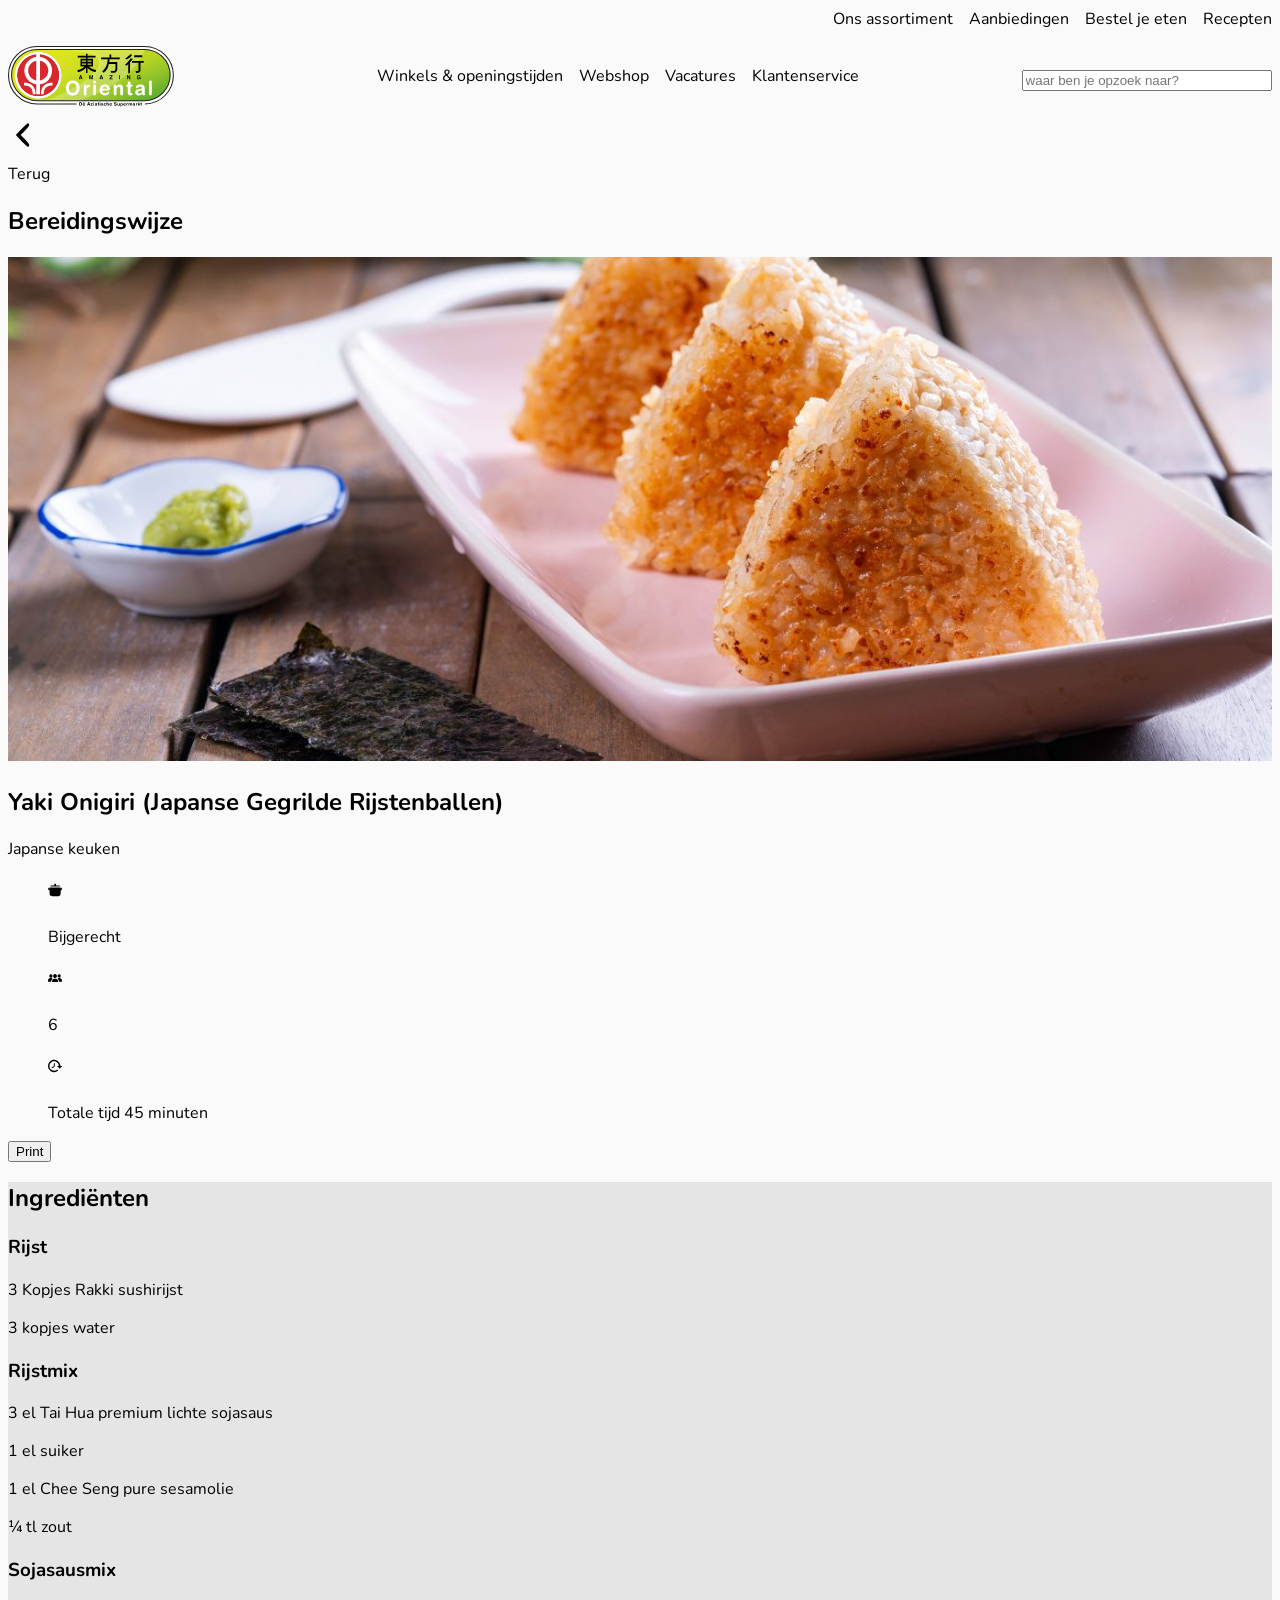
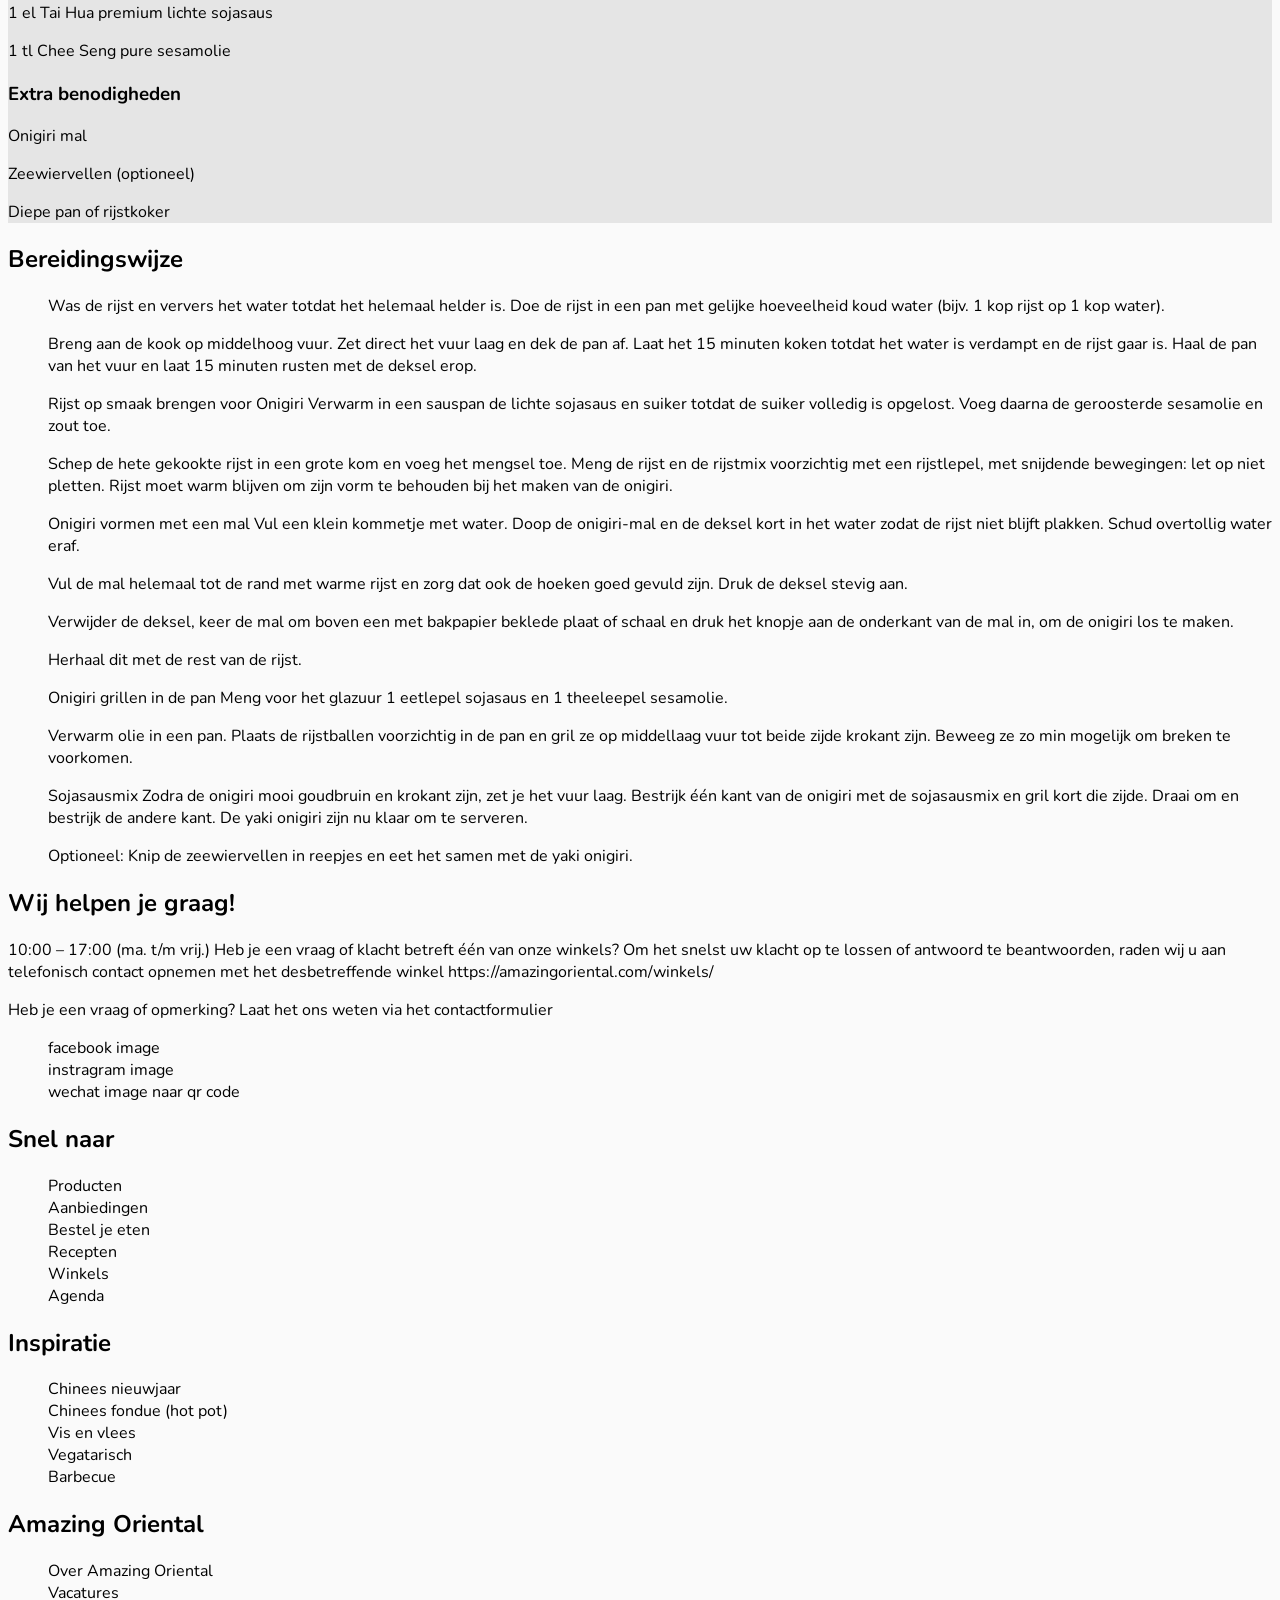
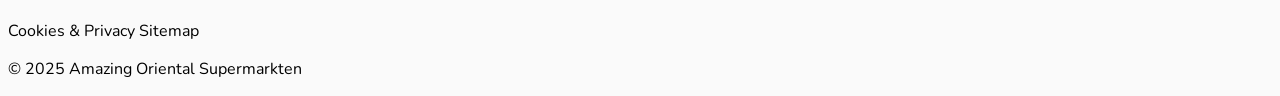
==== recept-yaki-onigiri.html @ 57550f9c "Add files via upload 1dec2025" ====
<!DOCTYPE html>
<html lang="nl">

<head>
    <meta charset="UTF-8">
    <meta name="viewport" content="width=device-width, initial-scale=1.0">
    <title>FED2526 Recept Yaki Onigiri (Japanse Gegrilde Rijstenballen)</title>

    <link href="styles/style.css" rel="stylesheet">

    <link rel="stylesheet" href="styles/recept-yaki-onigiri-style.css">

    <link rel="icon" type="image/svg+xml" href="images/favicon.svg">
</head>

<body>
    <header>

        <h1>Recept pagina Yaki Onigiri (Japanse Gegrilde Rijstenballen)</h1>


        <!-- logo oriental -->
        <a href="index.html">
            <img src="images/oriental-logo-mobile.png" alt=" klikbaar amazing oriental logo mobiel">
        </a>

        <!-- zoekbalk oriental met svg nog toevoegen -->
        <search>
            <form action="search-input" method="get">
                <input type="search" name="query" placeholder="waar ben je opzoek naar?">
            </form>
        </search>

        <!-- hamburger menu -->
        <button aria-hidden="true"><img src="https://assets.codepen.io/274456/ui-icon-hamburger.svg"
                alt="3 witte streepjes UI hamburger menu " />Menu</button>

        <nav>
            <button>x</button>
            <ul>
                <li><a href="#">Ons assortiment</a></li>
                <li><a href="#">Aanbiedingen</a></li>
                <li><a href="#">Bestel je eten</a></li>
                <li><a href="#">Recepten</a></li>
            </ul>

            <ul>
                <li><a href="#">Winkels & openingstijden</a></li>
                <li><a href="#">Webshop</a></li>
                <li><a href="#">Vacatures</a></li>
                <li><a href="#">Klantenservice</a></li>
            </ul>
        </nav>


    </header>


    <main>

        <!-- dus mag dit in een nav of div of toch geen van beide? -->
        <!-- klopt de manier van svg? dit heb ik gekregen via de svg slepen in codepen en vervolgens kopieren en naschrijven van de slide in de les -->

            <figure>
                <svg version="1.1" xmlns="http://www.w3.org/2000/svg" viewBox="0 0 17.000000 28.000000"
                    preserveAspectRatio="xMidYMid meet">

                    <g transform="translate(0.000000,28.000000) scale(0.100000,-0.100000)" fill="#000000" stroke="none">
                        <path d="M65 210 l-69 -70 69 -70 c38 -38 73 -70 78 -70 4 0 10 7 14 16 4 10
							-12 34 -48 70 l-53 54 53 54 c36 36 52 60 48 70 -4 9 -10 16 -14 16 -5 0 -40
							-31 -78 -70z" />
                    </g>
                </svg>
                <figcaption>terug pijlje naar links</figcaption>
            </figure>

            <a href="index.html">Terug</a>
            

        <!-- geheel recept content -->
        <article>
            <h2>Bereidingswijze</h2>

            <!-- geen background img want het hoort bij de content en je kan het uitprinten (het geheel recept) -->
            <img src="images/bg-yaki-onigiri-recept" alt="3 Yaki Onigiri op een vierkant schaal">

            <section>
                <h2>Yaki Onigiri (Japanse Gegrilde Rijstenballen)</h2>
                <p>Japanse keuken</p>
                <ul>
                    <!-- png iconen downloaden van website en in svg veranderen -->
                    <li>
                        <!-- width="44.000000pt" height="39.000000pt" -->
                        <svg version="1.0" xmlns="http://www.w3.org/2000/svg" viewBox="0 0 44.000000 39.000000"
                            preserveAspectRatio="xMidYMid meet">

                            <g transform="translate(0.000000,39.000000) scale(0.100000,-0.100000)" fill="#000000"
                                stroke="none">
                                <path d="M194 375 c-4 -8 -4 -22 0 -30 4 -12 -5 -15 -53 -15 -40 0 -63 -5 -71
                                        -15 -11 -13 7 -15 150 -15 143 0 161 2 150 15 -8 10 -31 15 -70 15 -54 0 -58
                                        1 -53 21 9 33 -41 56 -53 24z" />
                                <path d="M12 258 c-20 -20 -14 -48 13 -60 23 -10 25 -16 25 -83 0 -62 3 -74
                                        23 -93 21 -20 34 -22 148 -22 118 0 127 1 147 23 18 19 22 35 22 94 0 65 2 71
                                        25 81 27 12 33 40 13 60 -17 17 -399 17 -416 0z m38 -28 c0 -5 -4 -10 -10 -10
                                        -5 0 -10 5 -10 10 0 6 5 10 10 10 6 0 10 -4 10 -10z m360 0 c0 -5 -4 -10 -10
                                        -10 -5 0 -10 5 -10 10 0 6 5 10 10 10 6 0 10 -4 10 -10z" />
                            </g>
                        </svg>

                        <p>Bijgerecht</p>

                    </li>


                    <li>
                        <!-- width="54.000000pt" height="30.000000pt" -->
                        <svg version="1.0" xmlns="http://www.w3.org/2000/svg" viewBox="0 0 54.000000 30.000000"
                            preserveAspectRatio="xMidYMid meet">

                            <g transform="translate(0.000000,30.000000) scale(0.100000,-0.100000)" fill="#000000"
                                stroke="none">
                                <path d="M219 281 c-29 -23 -31 -81 -4 -111 27 -30 78 -27 104 6 28 35 26 69
                                        -4 99 -29 30 -64 32 -96 6z" />
                                <path d="M72 274 c-28 -19 -30 -74 -4 -97 42 -38 102 -8 102 51 0 32 -29 62
                                        -60 62 -9 0 -26 -7 -38 -16z" />
                                <path d="M380 270 c-41 -41 -14 -110 42 -110 55 0 81 77 38 112 -29 23 -55 23
                                        -80 -2z" />
                                <path d="M50 137 c-30 -15 -50 -52 -50 -94 l0 -33 59 0 59 0 6 34 c4 19 16 46
                                        28 61 17 22 19 29 7 36 -20 13 -80 11 -109 -4z" />
                                <path d="M372 143 c-9 -3 -7 -12 9 -34 11 -16 23 -45 26 -64 l6 -35 58 0 59 0
                                        0 36 c0 46 -14 70 -50 89 -28 15 -82 19 -108 8z" />
                                <path d="M197 109 c-21 -12 -47 -61 -47 -89 0 -19 6 -20 115 -20 l115 0 0 31
                                        c0 20 -10 40 -29 60 -25 25 -37 29 -83 29 -29 0 -61 -5 -71 -11z" />
                            </g>
                        </svg>

                        <p>6</p>
                    </li>


                    <li>
                        <!-- width="44.000000pt" height="38.000000pt" -->
                        <svg version="1.0" xmlns="http://www.w3.org/2000/svg" 
                            viewBox="0 0 44.000000 38.000000" preserveAspectRatio="xMidYMid meet">

                            <g transform="translate(0.000000,38.000000) scale(0.100000,-0.100000)" fill="#000000"
                                stroke="none">
                                <path d="M115 366 c-47 -20 -102 -88 -110 -135 -11 -66 3 -119 44 -164 61 -68
                                        136 -85 217 -48 49 22 59 35 40 51 -12 9 -20 8 -41 -6 -39 -25 -116 -24 -151
                                        2 -50 37 -69 72 -69 124 0 106 114 180 205 133 40 -21 80 -75 80 -109 0 -19
                                        -5 -24 -27 -24 l-28 0 43 -42 42 -43 42 43 43 42 -31 0 c-29 0 -33 4 -43 44
                                        -28 110 -155 176 -256 132z" />
                                <path d="M180 232 c0 -44 -3 -49 -35 -66 -19 -11 -35 -25 -35 -33 0 -19 15
                                        -16 60 12 39 24 40 27 40 80 0 42 -3 55 -15 55 -11 0 -15 -12 -15 -48z" />
                            </g>
                        </svg>

                        <p>Totale tijd 45 minuten</p>

                    </li>
                </ul>
                <button>Print</button>
            </section>


            <!-- ingredienten -->
        <section>
            <section>
                <h2>Ingrediënten</h2>

                <h3>Rijst</h3>
                <p>3 Kopjes Rakki sushirijst</p>
                <p>3 kopjes water</p>
            </section>

            <section>
                <h3>Rijstmix</h3>
                <p>3 el Tai Hua premium lichte sojasaus</p>
                <p>1 el suiker</p>
                <p>1 el Chee Seng pure sesamolie</p>
                <p>¼ tl zout</p>
            </section>

            <section>
                <h3>Sojasausmix</h3>
                <p>1 el Tai Hua premium lichte sojasaus</p>
                <p>1 tl Chee Seng pure sesamolie</p>
            </section>

            <section>
                <h3>Extra benodigheden</h3>
                <p>Onigiri mal</p>
                <p>Zeewiervellen (optioneel)</p>
                <p>Diepe pan of rijstkoker</p>
            </section>
        </section>


            <section>
                <h2>Bereidingswijze</h2>
                <ul>
                    <!-- moet de 1-9 een img of iets anders zijn? ook een p? -->
                    <!-- Stap 1 -->
                    <li>
                        <p>
                            Was de rijst en ververs het water totdat het helemaal helder is. Doe de rijst in een pan met
                            gelijke hoeveelheid koud water (bijv. 1 kop rijst op 1 kop water).
                        </p>
                    </li>

                    <!-- Stap 2 -->
                    <li>
                        <p>
                            Breng aan de kook op middelhoog vuur. Zet direct het vuur laag en dek de pan af. Laat het 15
                            minuten koken totdat het water is verdampt en de rijst gaar is. Haal de pan van het vuur en
                            laat 15 minuten rusten met de deksel erop.
                        </p>
                    </li>

                    <!-- Stap 3 -->
                    <li>
                        <p>
                            Rijst op smaak brengen voor Onigiri
                            Verwarm in een sauspan de lichte sojasaus en suiker totdat de suiker volledig is opgelost.
                            Voeg daarna de geroosterde sesamolie en zout toe.
                        </p>
                    </li>

                    <!-- Stap 4 -->
                    <li>
                        <p>
                            Schep de hete gekookte rijst in een grote kom en voeg het mengsel toe. Meng de rijst en de
                            rijstmix voorzichtig met een rijstlepel, met snijdende bewegingen: let op niet pletten.
                            Rijst moet warm blijven om zijn vorm te behouden bij het maken van de onigiri.
                        </p>
                    </li>

                    <!-- Stap 5 -->
                    <li>
                        <p>
                            Onigiri vormen met een mal
                            Vul een klein kommetje met water. Doop de onigiri-mal en de deksel kort in het water zodat
                            de rijst niet blijft plakken. Schud overtollig water eraf.
                        </p>
                    </li>

                    <!-- Stap 6 -->
                    <li>
                        <p>
                            Vul de mal helemaal tot de rand met warme rijst en zorg dat ook de hoeken goed gevuld zijn.
                            Druk de deksel stevig aan.
                        </p>
                    </li>

                    <!-- Stap 7 -->
                    <li>
                        <p>
                            Verwijder de deksel, keer de mal om boven een met bakpapier beklede plaat of schaal en druk
                            het knopje aan de onderkant van de mal in, om de onigiri los te maken.
                        </p>
                    </li>

                    <!-- Stap 8 -->
                    <li>
                        <p>
                            Herhaal dit met de rest van de rijst.
                        </p>
                    </li>

                    <!-- Stap 9 -->
                    <li>
                        <p>
                            Onigiri grillen in de pan
                            Meng voor het glazuur 1 eetlepel sojasaus en 1 theeleepel sesamolie.
                        </p>
                    </li>

                    <!-- Stap 10 -->
                    <li>
                        <p>
                            Verwarm olie in een pan. Plaats de rijstballen voorzichtig in de pan en gril ze op
                            middellaag vuur tot beide zijde krokant zijn. Beweeg ze zo min mogelijk om breken te
                            voorkomen.
                        </p>
                    </li>

                    <!-- Stap 11 -->
                    <li>
                        <p>
                            Sojasausmix
                            Zodra de onigiri mooi goudbruin en krokant zijn, zet je het vuur laag. Bestrijk één kant van
                            de onigiri met de sojasausmix en gril kort die zijde. Draai om en bestrijk de andere kant.
                            De yaki onigiri zijn nu klaar om te serveren.
                        </p>
                    </li>

                    <!-- Stap 12 -->
                    <li>
                        <p>
                            Optioneel: Knip de zeewiervellen in reepjes en eet het samen met de yaki onigiri.
                        </p>
                    </li>
                </ul>
            </section>
        </article>
    </main>


    <!-- footer aanmelden & social links -->
    <script defer src="scripts/script.js"></script>
    <footer>
        <section>
            <h2>Wij helpen je graag!</h2>
            <p>
                10:00 – 17:00 (ma. t/m vrij.)
                Heb je een vraag of klacht betreft één van onze winkels?
                Om het snelst uw klacht op te lossen of antwoord te beantwoorden, raden wij u aan telefonisch contact
                opnemen met het desbetreffende winkel <a href="#">https://amazingoriental.com/winkels/</a>
            </p>
            <p>
                Heb je een vraag of opmerking? Laat het ons weten via het <a href="#">contactformulier</a>
            </p>
        </section>
        <nav>
            <ul>
                <li><a href="#"></a>facebook image</li>
                <li><a href="#"></a>instragram image</li>
                <!-- qr code vanuit de wechat image??? -->
                <li><a href="#"></a>wechat image naar qr code</li>
            </ul>
        </nav>
        <nav>
            <h2>Snel naar</h2>
            <ul>
                <li><a href="#">Producten</a></li>
                <li><a href="#">Aanbiedingen</a></li>
                <li><a href="#">Bestel je eten</a></li>
                <li><a href="#">Recepten</a></li>
                <li><a href="#">Winkels</a></li>
                <li><a href="#">Agenda</a></li>
            </ul>
        </nav>
        <nav>
            <h2>Inspiratie</h2>
            <ul>
                <li><a href="#">Chinees nieuwjaar</a></li>
                <li><a href="#">Chinees fondue (hot pot)</a></li>
                <li><a href="#">Vis en vlees</a></li>
                <li><a href="#">Vegatarisch</a></li>
                <li><a href="#">Barbecue</a></li>
            </ul>
        </nav>
        <nav>
            <h2>Amazing Oriental</h2>
            <ul>
                <li><a href="#">Over Amazing Oriental</a></li>
                <li><a href="#">Vacatures</a></li>
            </ul>
        </nav>
        <nav>
            <a href="#">Cookies & Privacy</a>
            <a href="#">Sitemap</a>
            <p>© 2025 Amazing Oriental Supermarkten</p>
        </nav>
    </footer>
</body>

</html>
---- styles/style.css ----
/*********************/
/* Font */
/*********************/
@font-face {
	font-family: 'Nunito';
	font-display: swap;
	src: url(/fonts/Nunito.ttf) format('truetype');
}






/**************/
/* CSS REMEDY */
/**************/
*,
*::after,
*::before {
	box-sizing: border-box;
}






/*********************/
/* CUSTOM PROPERTIES */
/*********************/
:root {

	/* font */
	--font: Nunito, sans-serif;

	/* font size */
	--font-size--normal: 1em;
	--font-size--huge: 2.626em;


	/* colors */
	--color-text: #000;
	--color-text-links: #fff;

	--color-background: #fafafa;
	
	--color-background-functional: #6cb32f;
	--color-background-werken: #75a8c6;
	--color-background-foodcorner: #f26aac;

	/* link colors */
	--color-link-red: #cf2e2e;
	--color-link-green: #6cb32f;
	--color-link-yellow: #fcb900;

	--link-color:green;
  	--inverse-color:black;

}







/********************/
/* #GENERAL STYLING */
/********************/
/* Spring in met 2 spaties of 1 tab. */
/* 5 Witregels tussen hoofdonderdelen.
1 Witregel tussen secties  */
/* Een grote titel (in commentaar) voor
ieder hoofdonderdeel. */
/* - Commentaar om complexere regels en
stukken code uit te leggen */
/* vaste schrijfstijl voor variablen en classes wordt met -streepjes */

html {
	font-family: "Nunito", "sans-serif";
}

/* h1, h2, h3 {
margin:0;
font-size:1em;
font-weight:400;
} */





/****************/
/* #SLIDE-PANEL */
/****************/
.slide-panel {
	position: fixed;
	right: var(--size-chrome-main);
	bottom: var(--size-chrome-main);
	z-index: 9999;
	display: flex;
	/* viewport width - 2x margin - button width */
	max-width: calc(100% - var(--size-chrome-main) * - var(--size-chrome-main));
	/* viewport height - 2x margin */
	max-height: calc(100% - var(--size-chrome-main) * 2);
	background-color: var(--color-background);
	filter: drop-shadow(calc(var(--size-chrome-sub) * .5) calc(var(--size-chrome-sub) * .5) calc(var(--size-chrome-sub) * 1) var(--color-shade-gray));
}

/****************/
/* JOUW STYLING */
/****************/
/* Ik wil de volgorde aanhouden op functioneel met streepjes-tussen voor overig */
/* jouw code */

header {
	position: sticky;

}

a {
	outline: none;
	text-decoration: none;
	color: inherit;
}

li {
	list-style-type: none;
}


/****************/
/* figcaption weghalen */
/****************/
figcaption {
	position: absolute;
	left: -999em;
}


/****************/
/* States */
/****************/
/************/
/* Steelers style link */
/************/
a{
  text-decoration:none;
  transition: .5s;
}

/* hover en focus */
a:is(:hover, :focus-visible) {
  color:var(--inverse-color);
  box-shadow: inset 0 -1.5em 0 var(--link-color);
	/* inset plaats de bix-shaodw in het element */
	/* 1.5em is de hoogte (line-height) van de a */
}

/* active */
a:active {
  --link-color:var(--accent-color);
}
---- styles/recept-yaki-onigiri-style.css ----
/****************/
/* font & backgroundcolor */
/****************/

body {
    font-family: var(--font);
    background-color: var(--color-background);
}







/**************/
/* Hamburger menu*/
/**************/
header {

    position: sticky;
    top: 0;

    display: flex;
    gap: 1em;
    align-items: center;
    z-index: 1;

}

/* of beide via nth-of-type 1 2 selecteren? */
header>ul{

    margin:0;

}

header search {

    flex-grow: 1;

}

header search form input {

    width: 100%;

}

header h1 {

    position: absolute;
    left: -999em;
}


header nav {

    position: fixed;
    top: 0;
    bottom: 0;
    left: 0;
    right: 0;

    translate: -100%;


    transition: 0.3s;

    background-color: black;

}


/* Hamburger menu open is */
header nav.toonMenu {

    translate: 0 0;

}






/**************/
/* Media hamburger menu weg 38em*/
/**************/
@media (min-width:33em) {
    header {

        flex-wrap: wrap;
        background-color: var(--color-background);

    }


    header button {

        display: none;

    }

    header nav {

        position: static;
        translate: 0;
        display: contents;
        
    }

    header ul:nth-of-type(1) {

        order: -1;
        width: 100%;

        display: flex;
        gap: 1em;
        justify-content: end;

        margin: 0;

    }

    header ul:nth-of-type(2) {

        order: 1;
        width: 100%;

        display: flex;
        gap: 1em;
        justify-content: center;
        align-self: center;
        flex-grow: 4;

        margin: 0;
        padding-bottom: .5em;

    }
}


@media (min-width:48em) {
    header search {

        order: 5;

    }

    header ul:nth-of-type(2) {

        width: auto;

    }
}







/****************/
/* svg sizing & placement*/
/****************/
svg {

    width: 0.894em;
    height: 1.75em;

}

figure {

    margin: 0;
    padding-top: .5em;
    padding-left: .5em;
    padding-right: .5em;
    padding-bottom: .5em;

}


main div {

    display: flex;
    align-content: center;

}

main div a {

    font-size: var(--font-size--normal);

    display: flex;
    align-self: center;

}





/****************/
/* background recept foto*/
/****************/

main article img {

    max-width: 100%;

}






/****************/
/* ingredienten */
/****************/
main section:nth-of-type(2){


    border: 1px;
    background-color: #e5e5e5;

}
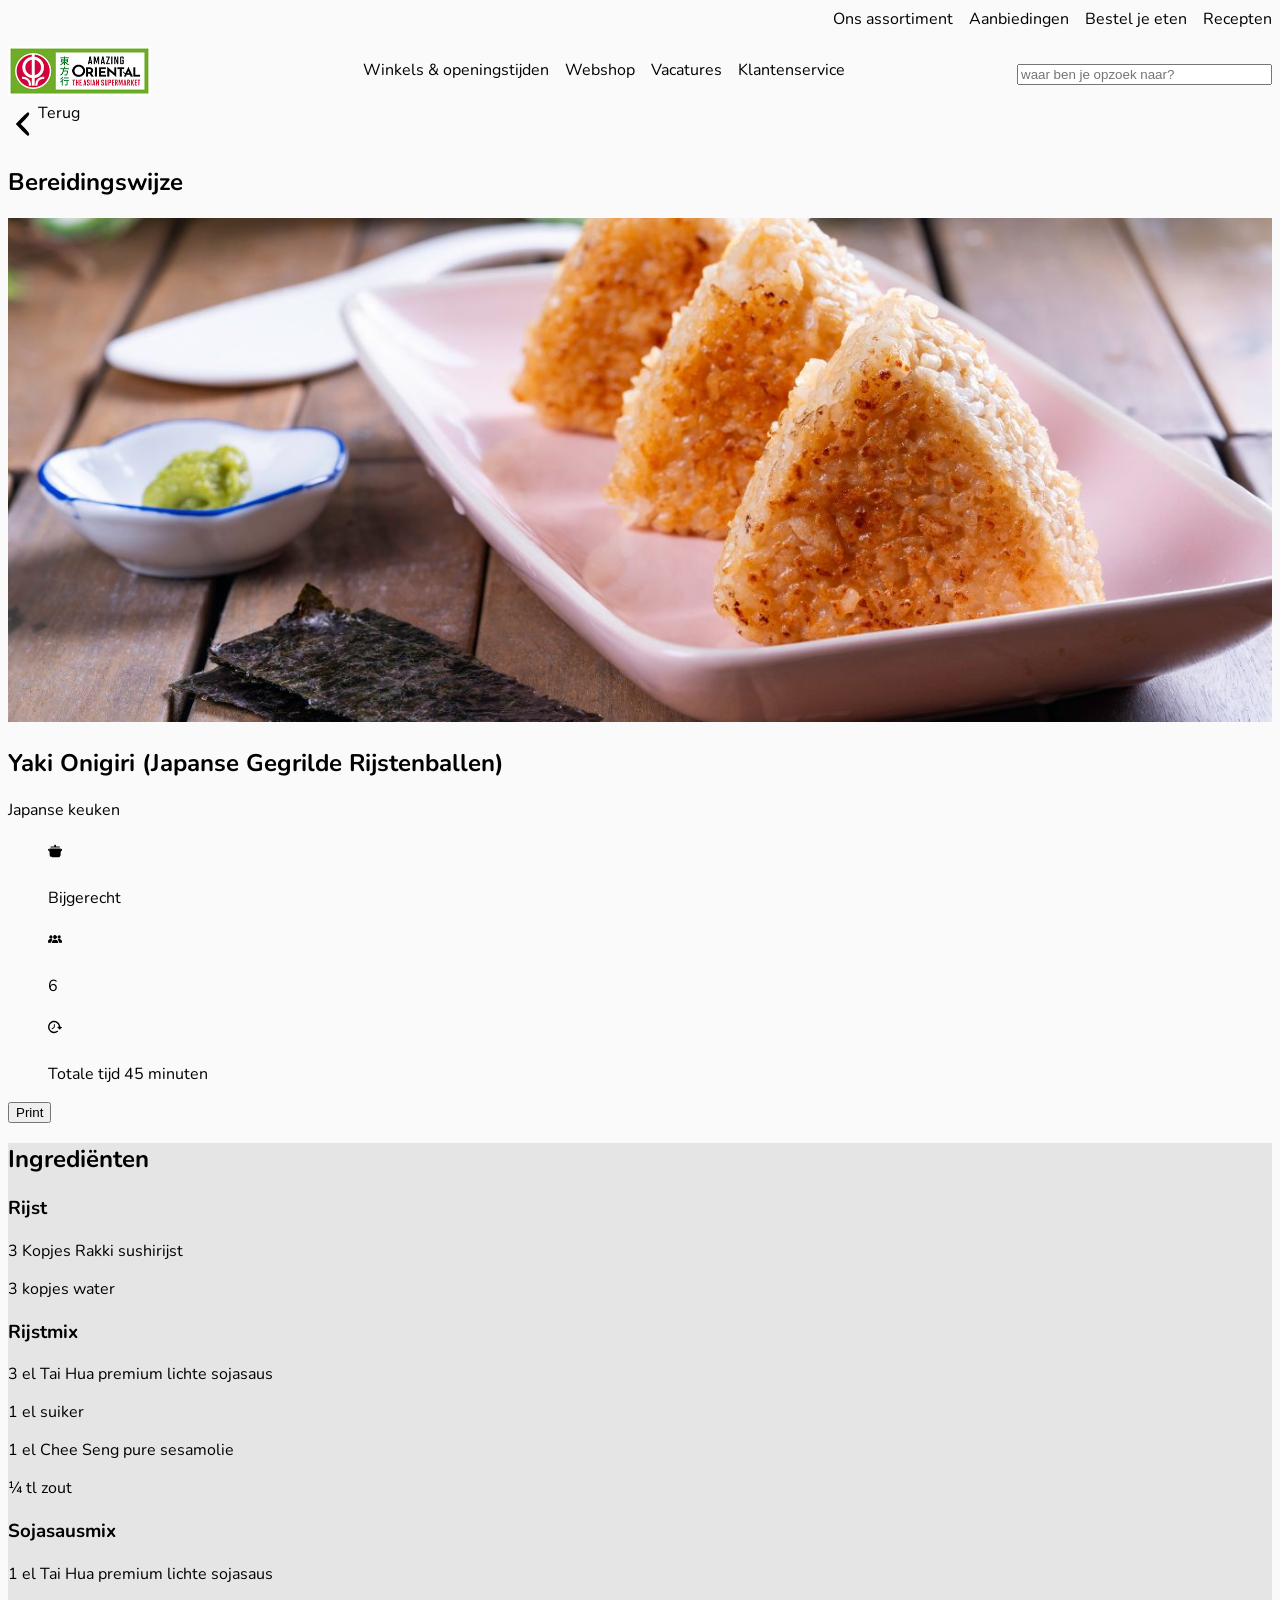
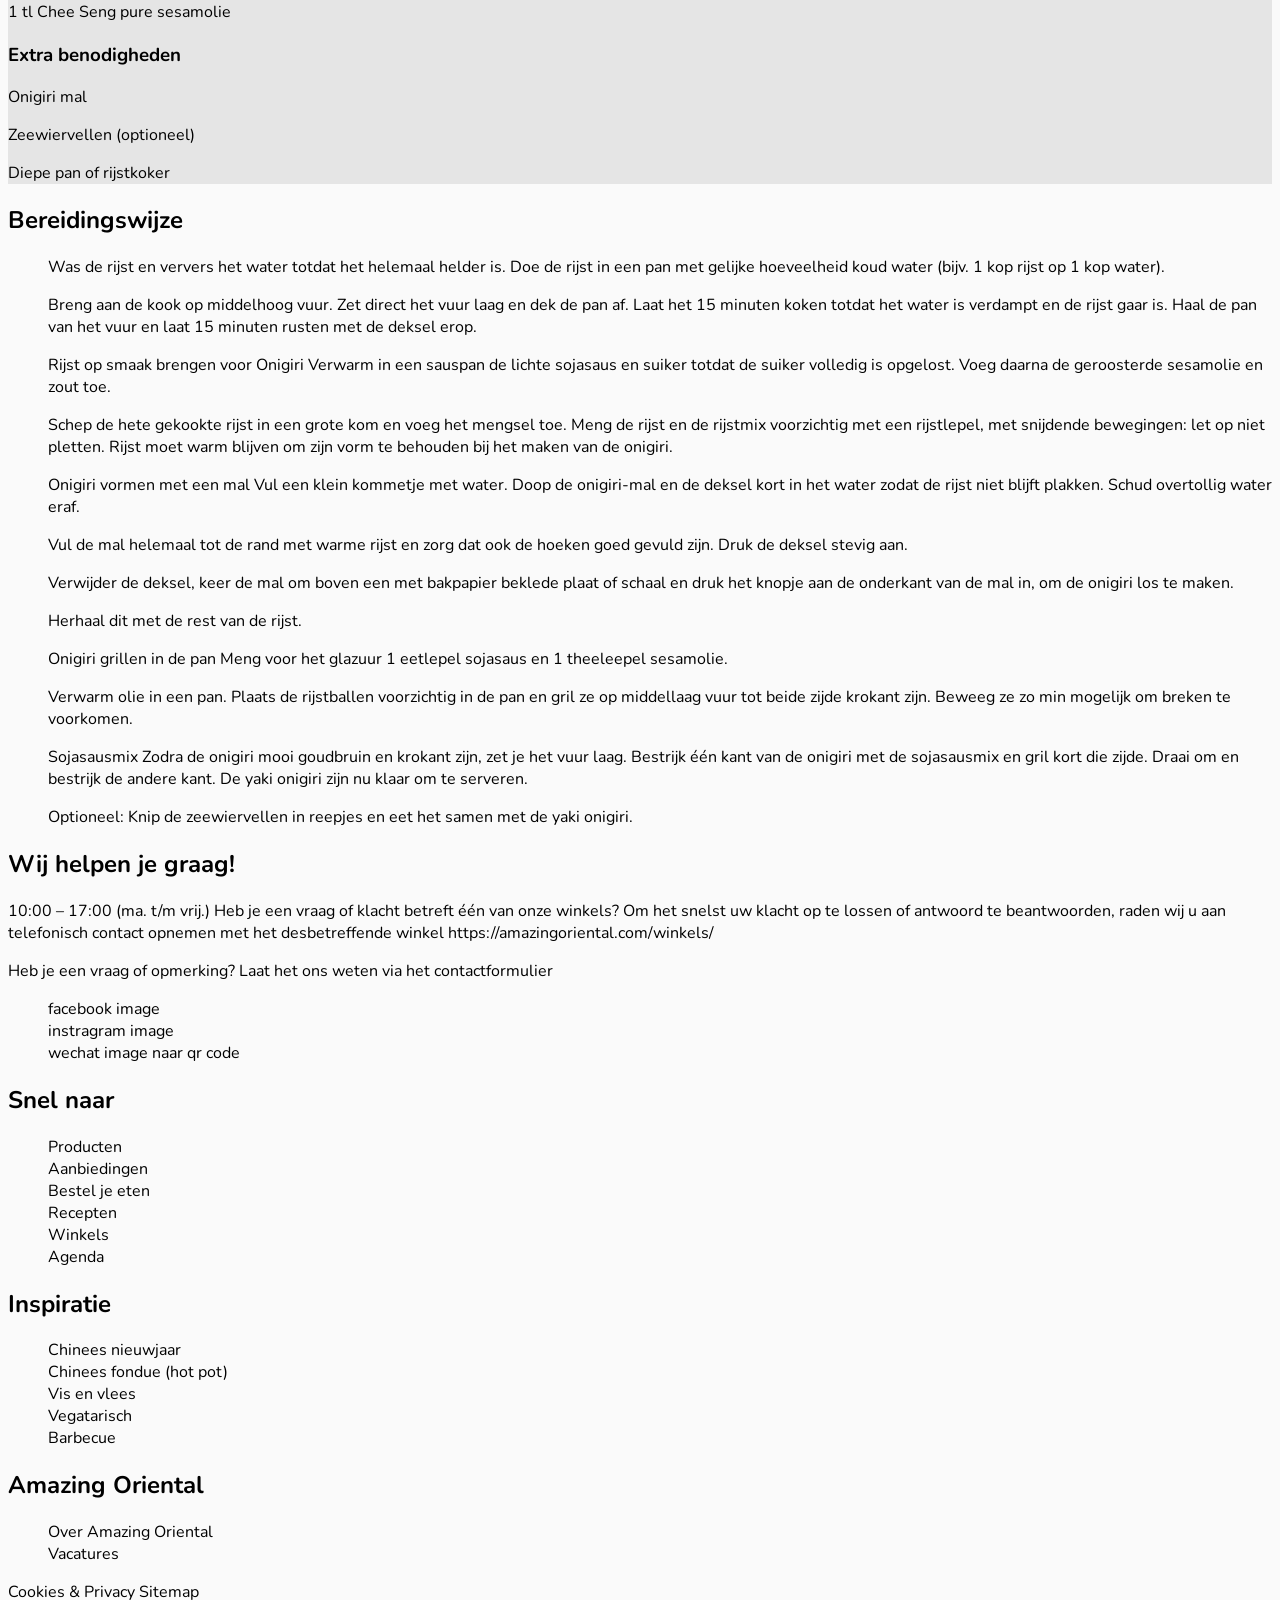
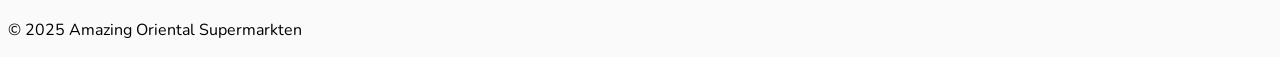
==== commit d8848ae5: "Add files via upload light dark mode moet nog + product kaartje grid lukt nog niet helemaal...  oo" ====
--- a/recept-yaki-onigiri.html
+++ b/recept-yaki-onigiri.html
@@ -21,7 +21,7 @@
 
         <!-- logo oriental -->
         <a href="index.html">
-            <img src="images/oriental-logo-mobile.png" alt=" klikbaar amazing oriental logo mobiel">
+            <img src="images/logo_amazing_oriental.jpg" alt=" klikbaar amazing oriental logo mobiel">
         </a>
 
         <!-- zoekbalk oriental met svg nog toevoegen -->
@@ -60,6 +60,8 @@
 
         <!-- dus mag dit in een nav of div of toch geen van beide? -->
         <!-- klopt de manier van svg? dit heb ik gekregen via de svg slepen in codepen en vervolgens kopieren en naschrijven van de slide in de les -->
+
+        <a href="index.html">
 
             <figure>
                 <svg version="1.1" xmlns="http://www.w3.org/2000/svg" viewBox="0 0 17.000000 28.000000"
@@ -74,8 +76,9 @@
                 <figcaption>terug pijlje naar links</figcaption>
             </figure>
 
-            <a href="index.html">Terug</a>
-            
+            Terug
+        </a>
+
 
         <!-- geheel recept content -->
         <article>
@@ -140,8 +143,8 @@
 
                     <li>
                         <!-- width="44.000000pt" height="38.000000pt" -->
-                        <svg version="1.0" xmlns="http://www.w3.org/2000/svg" 
-                            viewBox="0 0 44.000000 38.000000" preserveAspectRatio="xMidYMid meet">
+                        <svg version="1.0" xmlns="http://www.w3.org/2000/svg" viewBox="0 0 44.000000 38.000000"
+                            preserveAspectRatio="xMidYMid meet">
 
                             <g transform="translate(0.000000,38.000000) scale(0.100000,-0.100000)" fill="#000000"
                                 stroke="none">
@@ -164,36 +167,36 @@
 
 
             <!-- ingredienten -->
-        <section>
             <section>
-                <h2>Ingrediënten</h2>
-
-                <h3>Rijst</h3>
-                <p>3 Kopjes Rakki sushirijst</p>
-                <p>3 kopjes water</p>
+                <section>
+                    <h2>Ingrediënten</h2>
+
+                    <h3>Rijst</h3>
+                    <p>3 Kopjes Rakki sushirijst</p>
+                    <p>3 kopjes water</p>
+                </section>
+
+                <section>
+                    <h3>Rijstmix</h3>
+                    <p>3 el Tai Hua premium lichte sojasaus</p>
+                    <p>1 el suiker</p>
+                    <p>1 el Chee Seng pure sesamolie</p>
+                    <p>¼ tl zout</p>
+                </section>
+
+                <section>
+                    <h3>Sojasausmix</h3>
+                    <p>1 el Tai Hua premium lichte sojasaus</p>
+                    <p>1 tl Chee Seng pure sesamolie</p>
+                </section>
+
+                <section>
+                    <h3>Extra benodigheden</h3>
+                    <p>Onigiri mal</p>
+                    <p>Zeewiervellen (optioneel)</p>
+                    <p>Diepe pan of rijstkoker</p>
+                </section>
             </section>
-
-            <section>
-                <h3>Rijstmix</h3>
-                <p>3 el Tai Hua premium lichte sojasaus</p>
-                <p>1 el suiker</p>
-                <p>1 el Chee Seng pure sesamolie</p>
-                <p>¼ tl zout</p>
-            </section>
-
-            <section>
-                <h3>Sojasausmix</h3>
-                <p>1 el Tai Hua premium lichte sojasaus</p>
-                <p>1 tl Chee Seng pure sesamolie</p>
-            </section>
-
-            <section>
-                <h3>Extra benodigheden</h3>
-                <p>Onigiri mal</p>
-                <p>Zeewiervellen (optioneel)</p>
-                <p>Diepe pan of rijstkoker</p>
-            </section>
-        </section>
 
 
             <section>
--- a/styles/style.css
+++ b/styles/style.css
@@ -40,9 +40,10 @@
 
 
 	/* colors */
-	--color-text: #000;
-	--color-text-links: #fff;
-
+	--color-text-black: #000;
+	--color-text-white: #fff;
+
+	--color-card: #fff;
 	--color-background: #fafafa;
 	
 	--color-background-functional: #6cb32f;
@@ -56,6 +57,7 @@
 
 	--link-color:green;
   	--inverse-color:black;
+	--accent-color:#fcb900;
 
 }
 
@@ -130,6 +132,11 @@
 }
 
 
+
+
+
+
+
 /****************/
 /* figcaption weghalen */
 /****************/
@@ -139,12 +146,15 @@
 }
 
 
-/****************/
-/* States */
-/****************/
-/************/
-/* Steelers style link */
-/************/
+
+
+
+
+
+/****************/
+/* States steelers style*/
+/****************/
+
 a{
   text-decoration:none;
   transition: .5s;
@@ -161,4 +171,31 @@
 /* active */
 a:active {
   --link-color:var(--accent-color);
+}
+
+
+
+
+
+/****************/
+/* svg sizing & placement*/
+/****************/
+svg {
+
+    width: 1em;
+    height: 1em;
+
+}
+
+figure {
+
+    display: flex;
+    align-items: center;
+
+    margin: 0;
+    padding-top: .5em;
+    padding-left: .5em;
+    padding-right: .5em;
+    padding-bottom: .5em;
+
 }
--- a/styles/recept-yaki-onigiri-style.css
+++ b/styles/recept-yaki-onigiri-style.css
@@ -1,3 +1,29 @@
+/**************/
+/* logo */
+/**************/
+
+/* mobiel logo */
+header a:nth-of-type(1) img {
+
+
+    width:5.187em;
+    height:1.937em;
+
+
+/* dekstop logo */
+@media (min-width: 33em){
+
+    width:8.937em;
+    height:3.125em;
+
+}
+}
+
+
+
+
+
+
 /****************/
 /* font & backgroundcolor */
 /****************/
@@ -182,14 +208,14 @@
 }
 
 
-main div {
+main a:nth-of-type(1) {
 
     display: flex;
     align-content: center;
 
 }
 
-main div a {
+main a:nth-of-type(1) {
 
     font-size: var(--font-size--normal);
 
@@ -208,7 +234,7 @@
 
 main article img {
 
-    max-width: 100%;
+    width: 100%;
 
 }
 
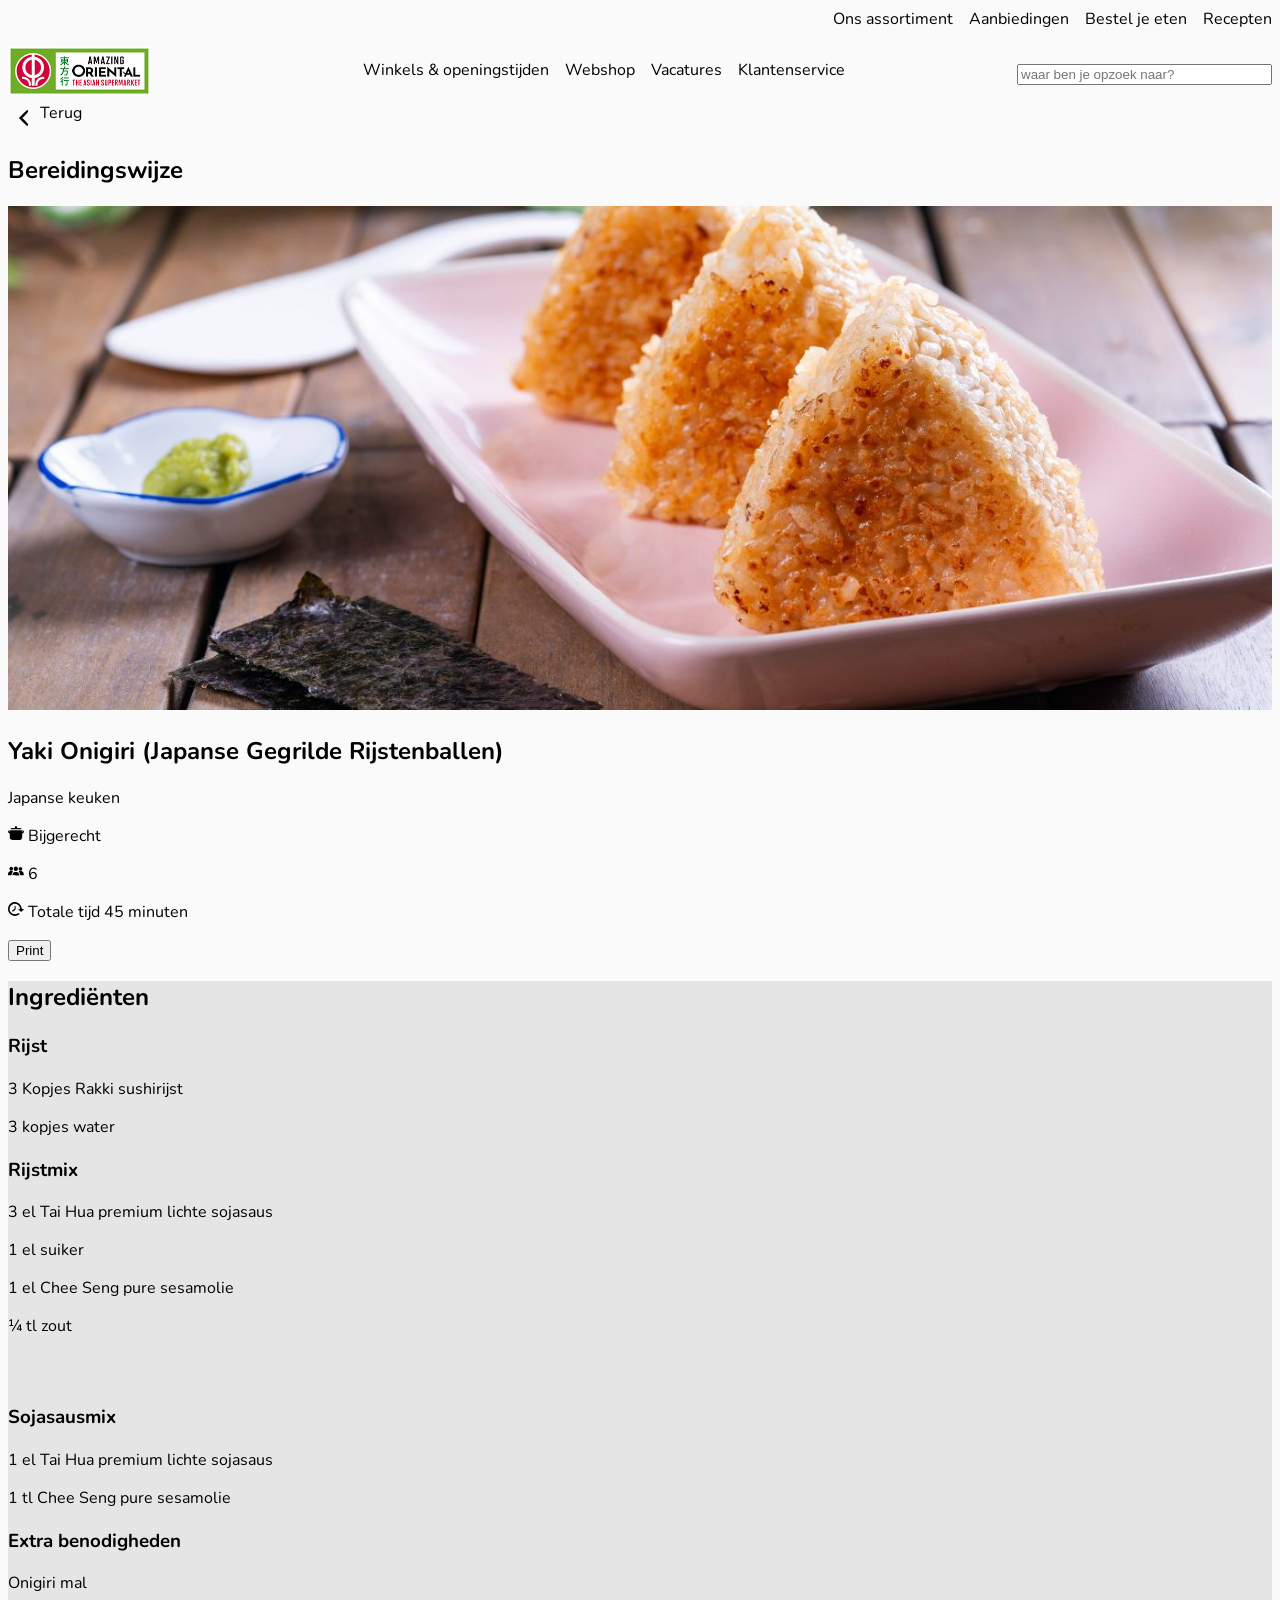
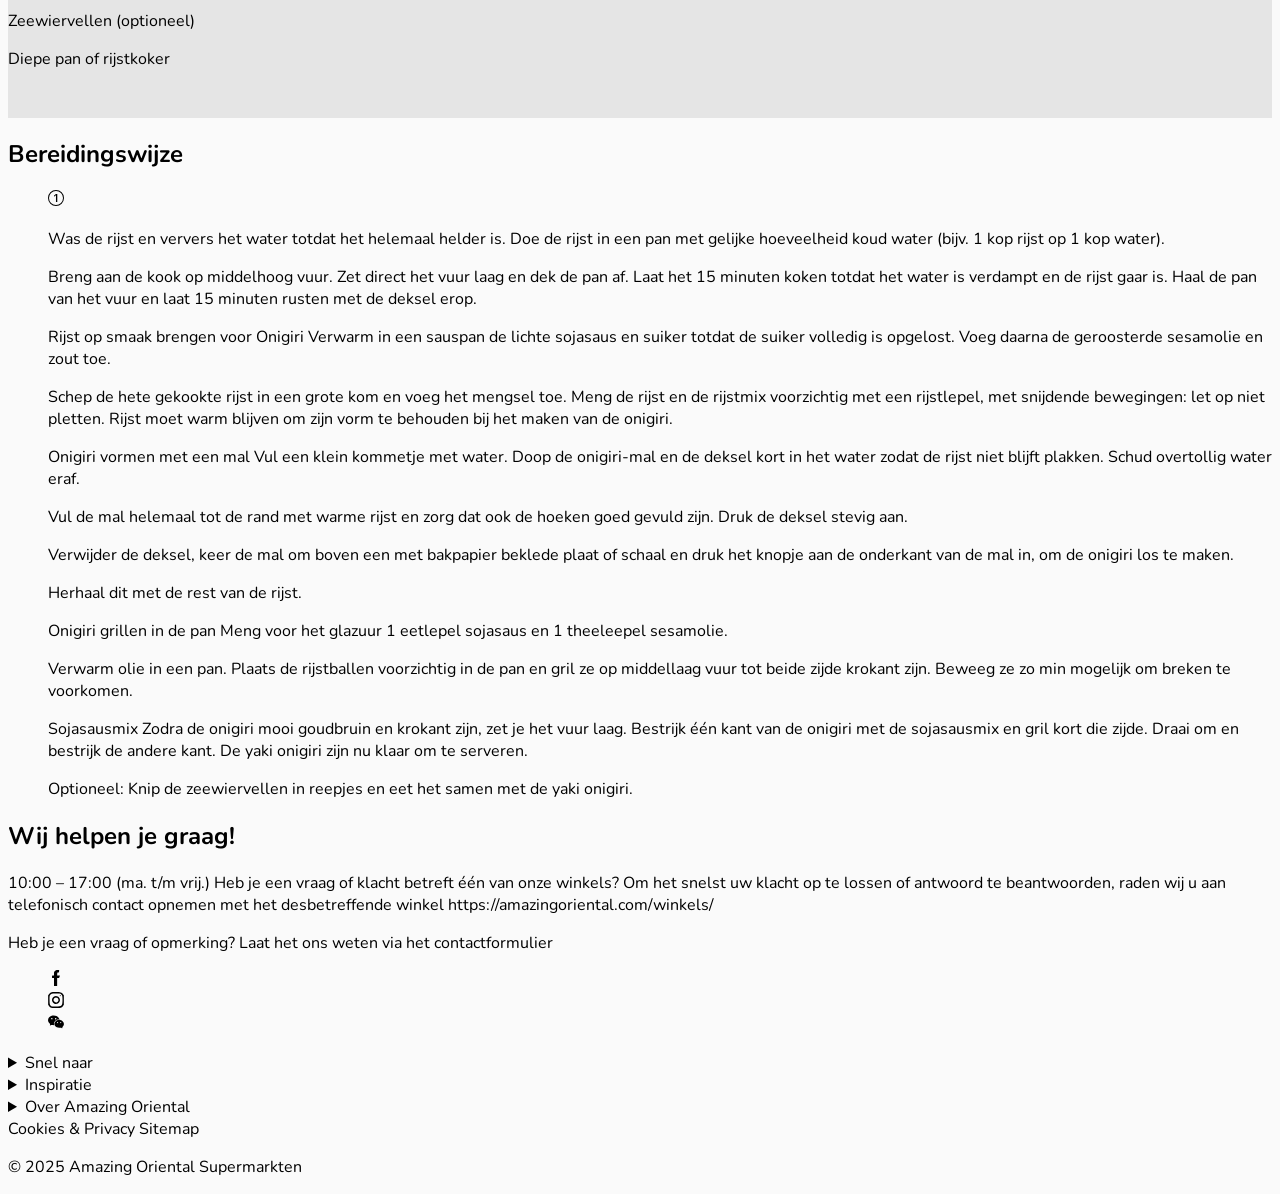
==== commit 6b878e7f: "Add files via upload" ====
--- a/recept-yaki-onigiri.html
+++ b/recept-yaki-onigiri.html
@@ -87,12 +87,17 @@
             <!-- geen background img want het hoort bij de content en je kan het uitprinten (het geheel recept) -->
             <img src="images/bg-yaki-onigiri-recept" alt="3 Yaki Onigiri op een vierkant schaal">
 
-            <section>
-                <h2>Yaki Onigiri (Japanse Gegrilde Rijstenballen)</h2>
-                <p>Japanse keuken</p>
-                <ul>
+
+                <!-- section 2 -->
+                <section>
+                    <h2>Yaki Onigiri (Japanse Gegrilde Rijstenballen)</h2>
+                    <p>Japanse keuken</p>
+
                     <!-- png iconen downloaden van website en in svg veranderen -->
-                    <li>
+
+
+
+                    <p>
                         <!-- width="44.000000pt" height="39.000000pt" -->
                         <svg version="1.0" xmlns="http://www.w3.org/2000/svg" viewBox="0 0 44.000000 39.000000"
                             preserveAspectRatio="xMidYMid meet">
@@ -110,12 +115,10 @@
                             </g>
                         </svg>
 
-                        <p>Bijgerecht</p>
-
-                    </li>
-
-
-                    <li>
+                        Bijgerecht
+                    </p>
+
+                    <p>
                         <!-- width="54.000000pt" height="30.000000pt" -->
                         <svg version="1.0" xmlns="http://www.w3.org/2000/svg" viewBox="0 0 54.000000 30.000000"
                             preserveAspectRatio="xMidYMid meet">
@@ -137,11 +140,11 @@
                             </g>
                         </svg>
 
-                        <p>6</p>
-                    </li>
-
-
-                    <li>
+                        6
+                    </p>
+
+
+                    <p>
                         <!-- width="44.000000pt" height="38.000000pt" -->
                         <svg version="1.0" xmlns="http://www.w3.org/2000/svg" viewBox="0 0 44.000000 38.000000"
                             preserveAspectRatio="xMidYMid meet">
@@ -158,53 +161,63 @@
                             </g>
                         </svg>
 
-                        <p>Totale tijd 45 minuten</p>
-
-                    </li>
-                </ul>
-                <button>Print</button>
-            </section>
-
-
-            <!-- ingredienten -->
-            <section>
+                        Totale tijd 45 minuten
+                    </p>
+
+
+                    <button>Print</button>
+                </section>
+
+
+                <!-- ingredienten -->
+                <!-- section 3 -->
                 <section>
+                    <!-- section 4 -->
                     <h2>Ingrediënten</h2>
 
-                    <h3>Rijst</h3>
-                    <p>3 Kopjes Rakki sushirijst</p>
-                    <p>3 kopjes water</p>
+                    <section>
+                        <h3>Rijst</h3>
+                        <p>3 Kopjes Rakki sushirijst</p>
+                        <p>3 kopjes water</p>
+                    </section>
+
+                    <!-- section 5 -->
+                    <section>
+                        <h3>Rijstmix</h3>
+                        <p>3 el Tai Hua premium lichte sojasaus</p>
+                        <p>1 el suiker</p>
+                        <p>1 el Chee Seng pure sesamolie</p>
+                        <p>¼ tl zout</p>
+                    </section>
+
+                    <!-- section 6 -->
+                    <section>
+                        <h3>Sojasausmix</h3>
+                        <p>1 el Tai Hua premium lichte sojasaus</p>
+                        <p>1 tl Chee Seng pure sesamolie</p>
+                    </section>
+
+                    <!-- section 7 -->
+                    <section>
+                        <h3>Extra benodigheden</h3>
+                        <p>Onigiri mal</p>
+                        <p>Zeewiervellen (optioneel)</p>
+                        <p>Diepe pan of rijstkoker</p>
+                    </section>
                 </section>
 
-                <section>
-                    <h3>Rijstmix</h3>
-                    <p>3 el Tai Hua premium lichte sojasaus</p>
-                    <p>1 el suiker</p>
-                    <p>1 el Chee Seng pure sesamolie</p>
-                    <p>¼ tl zout</p>
-                </section>
-
-                <section>
-                    <h3>Sojasausmix</h3>
-                    <p>1 el Tai Hua premium lichte sojasaus</p>
-                    <p>1 tl Chee Seng pure sesamolie</p>
-                </section>
-
-                <section>
-                    <h3>Extra benodigheden</h3>
-                    <p>Onigiri mal</p>
-                    <p>Zeewiervellen (optioneel)</p>
-                    <p>Diepe pan of rijstkoker</p>
-                </section>
-            </section>
-
-
+
+            <!-- section 8 -->
             <section>
                 <h2>Bereidingswijze</h2>
                 <ul>
                     <!-- moet de 1-9 een img of iets anders zijn? ook een p? -->
                     <!-- Stap 1 -->
                     <li>
+                        <svg xmlns="http://www.w3.org/2000/svg" fill="currentColor" viewBox="0 0 16 16">
+                            <path
+                                d="M1 8a7 7 0 1 0 14 0A7 7 0 0 0 1 8m15 0A8 8 0 1 1 0 8a8 8 0 0 1 16 0M9.283 4.002V12H7.971V5.338h-.065L6.072 6.656V5.385l1.899-1.383z" />
+                        </svg>
                         <p>
                             Was de rijst en ververs het water totdat het helemaal helder is. Doe de rijst in een pan met
                             gelijke hoeveelheid koud water (bijv. 1 kop rijst op 1 kop water).
@@ -311,61 +324,146 @@
 
     <!-- footer aanmelden & social links -->
     <script defer src="scripts/script.js"></script>
-    <footer>
-        <section>
-            <h2>Wij helpen je graag!</h2>
-            <p>
-                10:00 – 17:00 (ma. t/m vrij.)
-                Heb je een vraag of klacht betreft één van onze winkels?
-                Om het snelst uw klacht op te lossen of antwoord te beantwoorden, raden wij u aan telefonisch contact
-                opnemen met het desbetreffende winkel <a href="#">https://amazingoriental.com/winkels/</a>
-            </p>
-            <p>
-                Heb je een vraag of opmerking? Laat het ons weten via het <a href="#">contactformulier</a>
-            </p>
-        </section>
-        <nav>
-            <ul>
-                <li><a href="#"></a>facebook image</li>
-                <li><a href="#"></a>instragram image</li>
-                <!-- qr code vanuit de wechat image??? -->
-                <li><a href="#"></a>wechat image naar qr code</li>
-            </ul>
-        </nav>
-        <nav>
-            <h2>Snel naar</h2>
-            <ul>
-                <li><a href="#">Producten</a></li>
-                <li><a href="#">Aanbiedingen</a></li>
-                <li><a href="#">Bestel je eten</a></li>
-                <li><a href="#">Recepten</a></li>
-                <li><a href="#">Winkels</a></li>
-                <li><a href="#">Agenda</a></li>
-            </ul>
-        </nav>
-        <nav>
-            <h2>Inspiratie</h2>
-            <ul>
-                <li><a href="#">Chinees nieuwjaar</a></li>
-                <li><a href="#">Chinees fondue (hot pot)</a></li>
-                <li><a href="#">Vis en vlees</a></li>
-                <li><a href="#">Vegatarisch</a></li>
-                <li><a href="#">Barbecue</a></li>
-            </ul>
-        </nav>
-        <nav>
-            <h2>Amazing Oriental</h2>
-            <ul>
-                <li><a href="#">Over Amazing Oriental</a></li>
-                <li><a href="#">Vacatures</a></li>
-            </ul>
-        </nav>
-        <nav>
-            <a href="#">Cookies & Privacy</a>
-            <a href="#">Sitemap</a>
-            <p>© 2025 Amazing Oriental Supermarkten</p>
-        </nav>
-    </footer>
+	<footer>
+
+		<!-- section 9 -->
+		<section>
+			<h2>Wij helpen je graag!</h2>
+			<p>
+				10:00 – 17:00 (ma. t/m vrij.)
+				Heb je een vraag of klacht betreft één van onze winkels?
+				Om het snelst uw klacht op te lossen of antwoord te beantwoorden, raden wij u aan telefonisch contact
+				opnemen met het desbetreffende winkel <a href="#">https://amazingoriental.com/winkels/</a>
+			</p>
+			<p>
+				Heb je een vraag of opmerking? Laat het ons weten via het <a href="#">contactformulier</a>
+			</p>
+		</section>
+
+
+		<nav>
+			<!-- misschien iconen ipv img? -->
+			<ul>
+				<li>
+					<!-- facebook -->
+					<a href="#">
+						<!-- width="28.000000pt" height="56.000000pt" -->
+						<!--  "http://www.w3.org/TR/2001/REC-SVG-20010904/DTD/svg10.dtd"> -->
+						<svg version="1.0" xmlns="http://www.w3.org/2000/svg" viewBox="0 0 28.000000 56.000000"
+							preserveAspectRatio="xMidYMid meet">
+
+							<g transform="translate(0.000000,56.000000) scale(0.100000,-0.100000)" fill="#000000"
+								stroke="none">
+								<path d="M104 526 c-31 -31 -34 -39 -34 -95 l0 -61 -35 0 c-35 0 -35 0 -35
+										-45 0 -45 0 -45 35 -45 l35 0 0 -140 0 -140 55 0 55 0 0 140 0 140 34 0 c28 0
+										36 5 44 28 5 15 13 35 17 45 6 15 1 17 -44 17 l-52 0 3 47 c3 44 5 48 33 53
+										27 5 30 9 33 48 l3 42 -56 0 c-51 0 -60 -3 -91 -34z" />
+							</g>
+						</svg>
+					</a>
+				</li>
+
+				<li>
+					<!-- instagram -->
+					<a href="#">
+						<!-- width="56.000000pt" height="56.000000pt" -->
+						<!--  "http://www.w3.org/TR/2001/REC-SVG-20010904/DTD/svg10.dtd" -->
+						<svg version="1.0" xmlns="http://www.w3.org/2000/svg" viewBox="0 0 56.000000 56.000000"
+							preserveAspectRatio="xMidYMid meet">
+
+							<g transform="translate(0.000000,56.000000) scale(0.100000,-0.100000)" fill="#000000"
+								stroke="none">
+								<path d="M104 541 c-23 -10 -54 -36 -70 -57 l-29 -37 0 -168 0 -167 30 -38
+										c54 -66 80 -74 245 -74 165 0 191 8 245 74 l30 38 0 167 0 168 -29 37 c-47 63
+										-89 76 -246 76 -111 0 -142 -4 -176 -19z m353 -57 c44 -33 55 -81 51 -224 -5
+										-192 -25 -210 -228 -210 -210 0 -225 16 -225 231 0 134 2 150 21 176 33 44 73
+										53 221 50 116 -2 135 -5 160 -23z" />
+								<path d="M414 439 c-10 -17 13 -36 27 -22 12 12 4 33 -11 33 -5 0 -12 -5 -16
+										-11z" />
+								<path d="M212 400 c-94 -57 -94 -183 0 -240 119 -73 263 75 185 191 -43 65
+										-124 86 -185 49z m107 -45 c16 -8 34 -28 41 -45 11 -27 11 -37 -3 -66 -32 -67
+										-116 -69 -151 -3 -17 32 -18 40 -6 68 12 30 50 60 78 61 7 0 26 -7 41 -15z" />
+							</g>
+						</svg>
+					</a>
+				</li>
+
+				<!-- qr code vanuit de wechat image??? -->
+				<li>
+					<!-- wechat -->
+					<a href="#">
+						<!-- width="66.000000pt" height="54.000000pt" -->
+						<!-- "http://www.w3.org/TR/2001/REC-SVG-20010904/DTD/svg10.dtd" -->
+						<svg version="1.0" xmlns="http://www.w3.org/2000/svg" viewBox="0 0 66.000000 54.000000"
+							preserveAspectRatio="xMidYMid meet">
+
+							<g transform="translate(0.000000,54.000000) scale(0.100000,-0.100000)" fill="#000000"
+								stroke="none">
+								<path d="M152 526 c-152 -50 -200 -210 -93 -310 27 -26 30 -35 25 -64 l-7 -34
+										33 17 c26 13 47 16 88 11 l55 -6 -6 29 c-19 96 83 201 197 201 30 0 32 10 12
+										48 -18 35 -62 75 -106 97 -45 23 -144 29 -198 11z m32 -109 c16 -25 -16 -56
+										-38 -37 -19 15 -21 46 -3 53 18 8 29 3 41 -16z m166 -11 c0 -20 -25 -37 -44
+										-30 -19 7 -22 50 -3 57 17 6 47 -11 47 -27z" />
+								<path d="M425 353 c-11 -2 -30 -6 -43 -9 -34 -7 -99 -71 -113 -111 -14 -45 -6
+										-87 27 -131 39 -51 100 -74 184 -70 45 1 74 -2 82 -10 19 -19 28 -14 28 14 0
+										14 13 42 30 62 56 70 49 143 -19 205 -33 30 -117 61 -149 56 -4 -1 -16 -3 -27
+										-6z m-7 -106 c4 -20 -25 -34 -40 -19 -15 15 -1 44 19 40 10 -2 19 -11 21 -21z
+										m130 0 c4 -20 -25 -34 -40 -19 -15 15 -1 44 19 40 10 -2 19 -11 21 -21z" />
+							</g>
+						</svg>
+					</a>
+				</li>
+
+			</ul>
+		</nav>
+
+		<details>
+			<summary>Snel naar</summary>
+			<nav>
+				<!-- <h2>Snel naar</h2> -->
+				<ul>
+					<li><a href="#">Producten</a></li>
+					<li><a href="#">Aanbiedingen</a></li>
+					<li><a href="#">Bestel je eten</a></li>
+					<li><a href="#">Recepten</a></li>
+					<li><a href="#">Winkels</a></li>
+					<li><a href="#">Agenda</a></li>
+				</ul>
+			</nav>
+		</details>
+
+		<details>
+			<summary>Inspiratie</summary>
+			<nav>
+				<!-- <h2>Inspiratie</h2> -->
+				<ul>
+					<li><a href="#">Chinees nieuwjaar</a></li>
+					<li><a href="#">Chinees fondue (hot pot)</a></li>
+					<li><a href="#">Vis en vlees</a></li>
+					<li><a href="#">Vegatarisch</a></li>
+					<li><a href="#">Barbecue</a></li>
+				</ul>
+			</nav>
+		</details>
+
+
+		<details>
+			<summary>Over Amazing Oriental</summary>
+			<nav>
+				<!-- <h2>Amazing Oriental</h2> -->
+				<ul>
+					<li><a href="#">Over Amazing Oriental</a></li>
+					<li><a href="#">Vacatures</a></li>
+				</ul>
+			</nav>
+		</details>
+
+		<nav>
+			<a href="#">Cookies & Privacy</a>
+			<a href="#">Sitemap</a>
+			<p>© 2025 Amazing Oriental Supermarkten</p>
+		</nav>
+	</footer>
 </body>
 
 </html>
--- a/styles/style.css
+++ b/styles/style.css
@@ -38,25 +38,36 @@
 	--font-size--normal: 1em;
 	--font-size--huge: 2.626em;
 
+	--font-size-h2: 2.125em;
+
+	/* lineheight */
+	--font-lineheight: 2.875em;
+
+	/* font weight */
+	--font-weight-heavy: 700;
 
 	/* colors */
-	--color-text-black: #000;
-	--color-text-white: #fff;
-
-	--color-card: #fff;
-	--color-background: #fafafa;
+ 	color-scheme: light dark;
+
+
+	--color-text: light-dark(#000, #fff);
+	
+
+	--color-card: light-dark(#fff, #000);
+	--color-background: light-dark(#fafafa, #000);
 	
 	--color-background-functional: #6cb32f;
 	--color-background-werken: #75a8c6;
 	--color-background-foodcorner: #f26aac;
 
 	/* link colors */
-	--color-link-red: #cf2e2e;
 	--color-link-green: #6cb32f;
+	--color-link: light-dark(#6cb32f, #75a8c6);
 	--color-link-yellow: #fcb900;
 
 	--link-color:green;
-  	--inverse-color:black;
+  	--inverse-color: light-dark(green, pink);
+	/* light-dark (green, pink) */
 	--accent-color:#fcb900;
 
 }
@@ -160,6 +171,7 @@
   transition: .5s;
 }
 
+/* sanne vragen */
 /* hover en focus */
 a:is(:hover, :focus-visible) {
   color:var(--inverse-color);
--- a/styles/recept-yaki-onigiri-style.css
+++ b/styles/recept-yaki-onigiri-style.css
@@ -184,30 +184,9 @@
 
 
 
-
-
-
-/****************/
-/* svg sizing & placement*/
-/****************/
-svg {
-
-    width: 0.894em;
-    height: 1.75em;
-
-}
-
-figure {
-
-    margin: 0;
-    padding-top: .5em;
-    padding-left: .5em;
-    padding-right: .5em;
-    padding-bottom: .5em;
-
-}
-
-
+/****************/
+/* terug knop */
+/****************/
 main a:nth-of-type(1) {
 
     display: flex;
@@ -228,6 +207,9 @@
 
 
 
+
+
+
 /****************/
 /* background recept foto*/
 /****************/
@@ -237,6 +219,33 @@
     width: 100%;
 
 }
+
+
+
+
+
+
+/****************/
+/* voorbereiding recept */
+/****************/
+
+section:nth-of-type(1){
+
+    width: 100%;
+    padding: 0;
+    position: relative;
+    left: auto;
+    top: auto;
+    /* margin-top: -120px;  */
+
+}
+
+section:nth-of-type(2){
+
+    padding-bottom: 2em;
+
+}
+
 
 
 
@@ -252,4 +261,20 @@
     border: 1px;
     background-color: #e5e5e5;
 
-} +} 
+
+
+
+
+
+
+/****************/
+/* Bereidingswijze */
+/****************/
+
+section:nth-of-type(8)> ul >li > svg{
+
+    width: 5em;
+    height: 5em;
+
+}
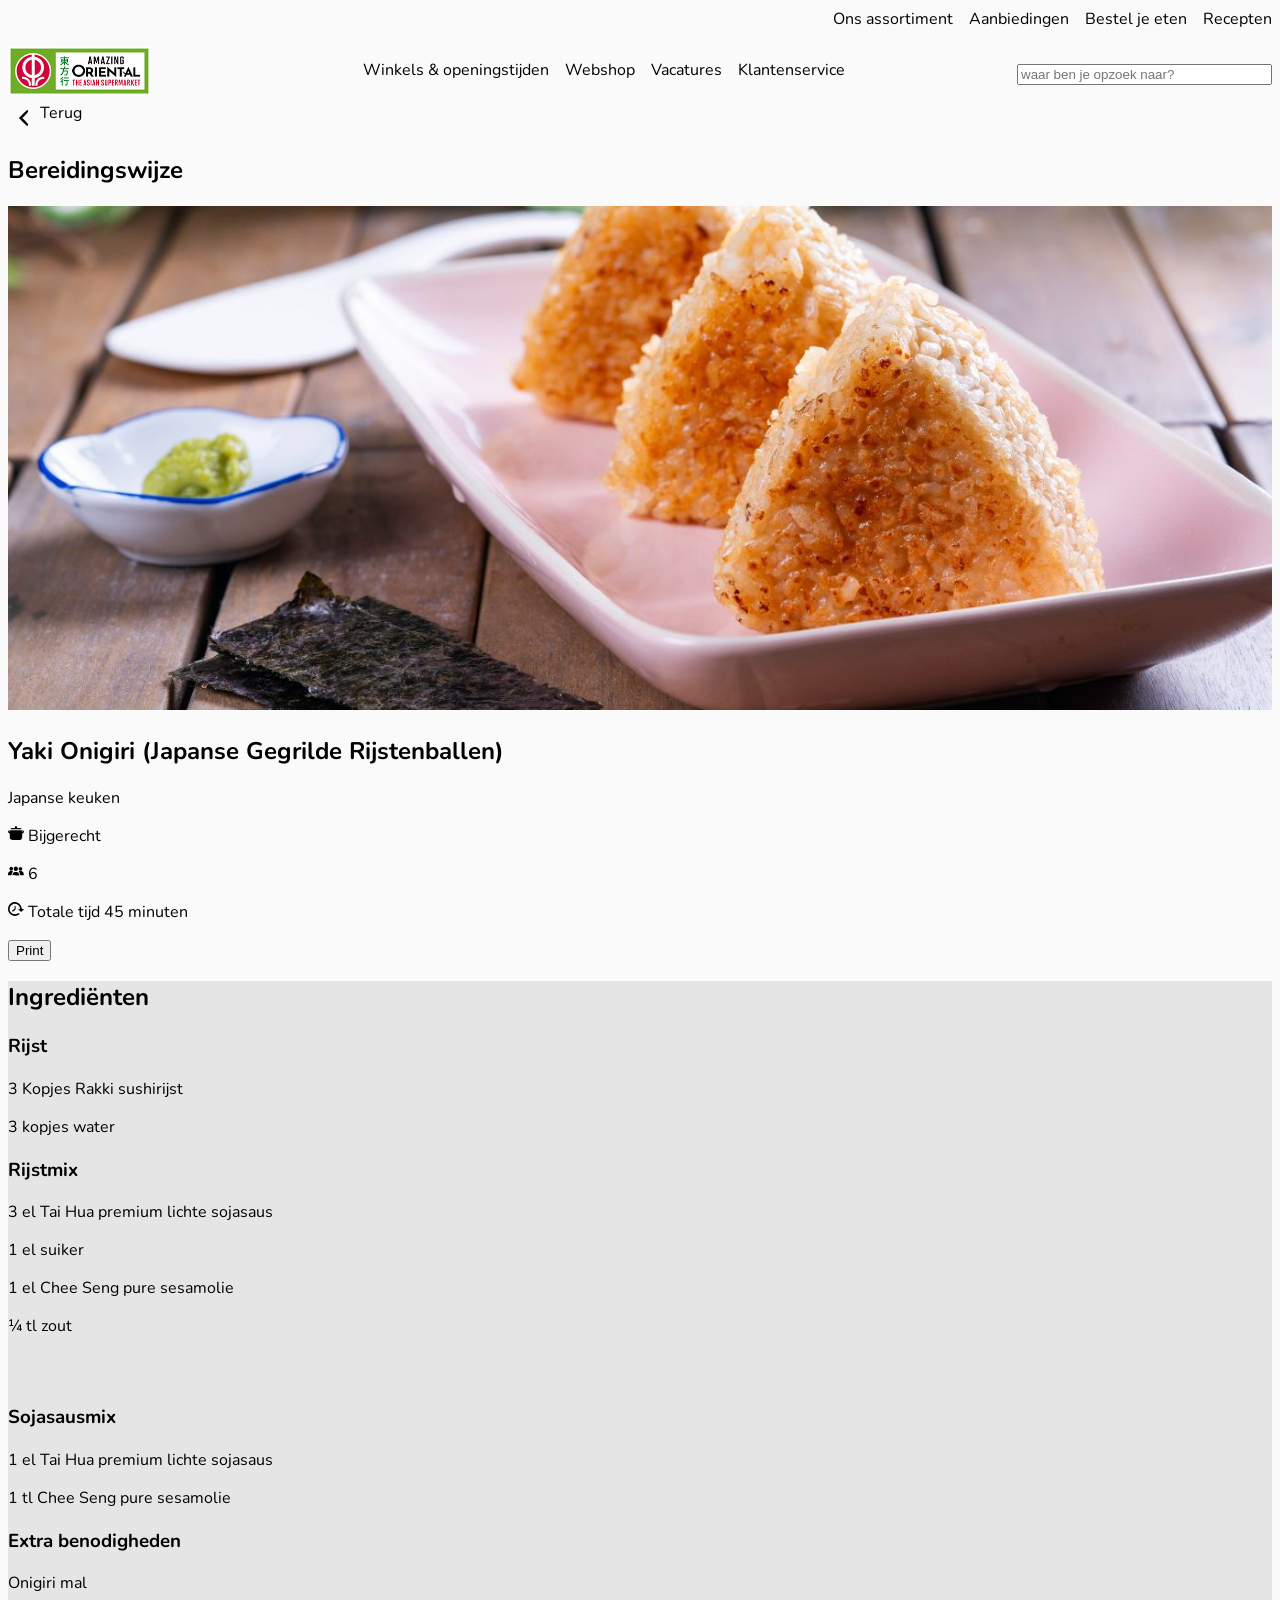
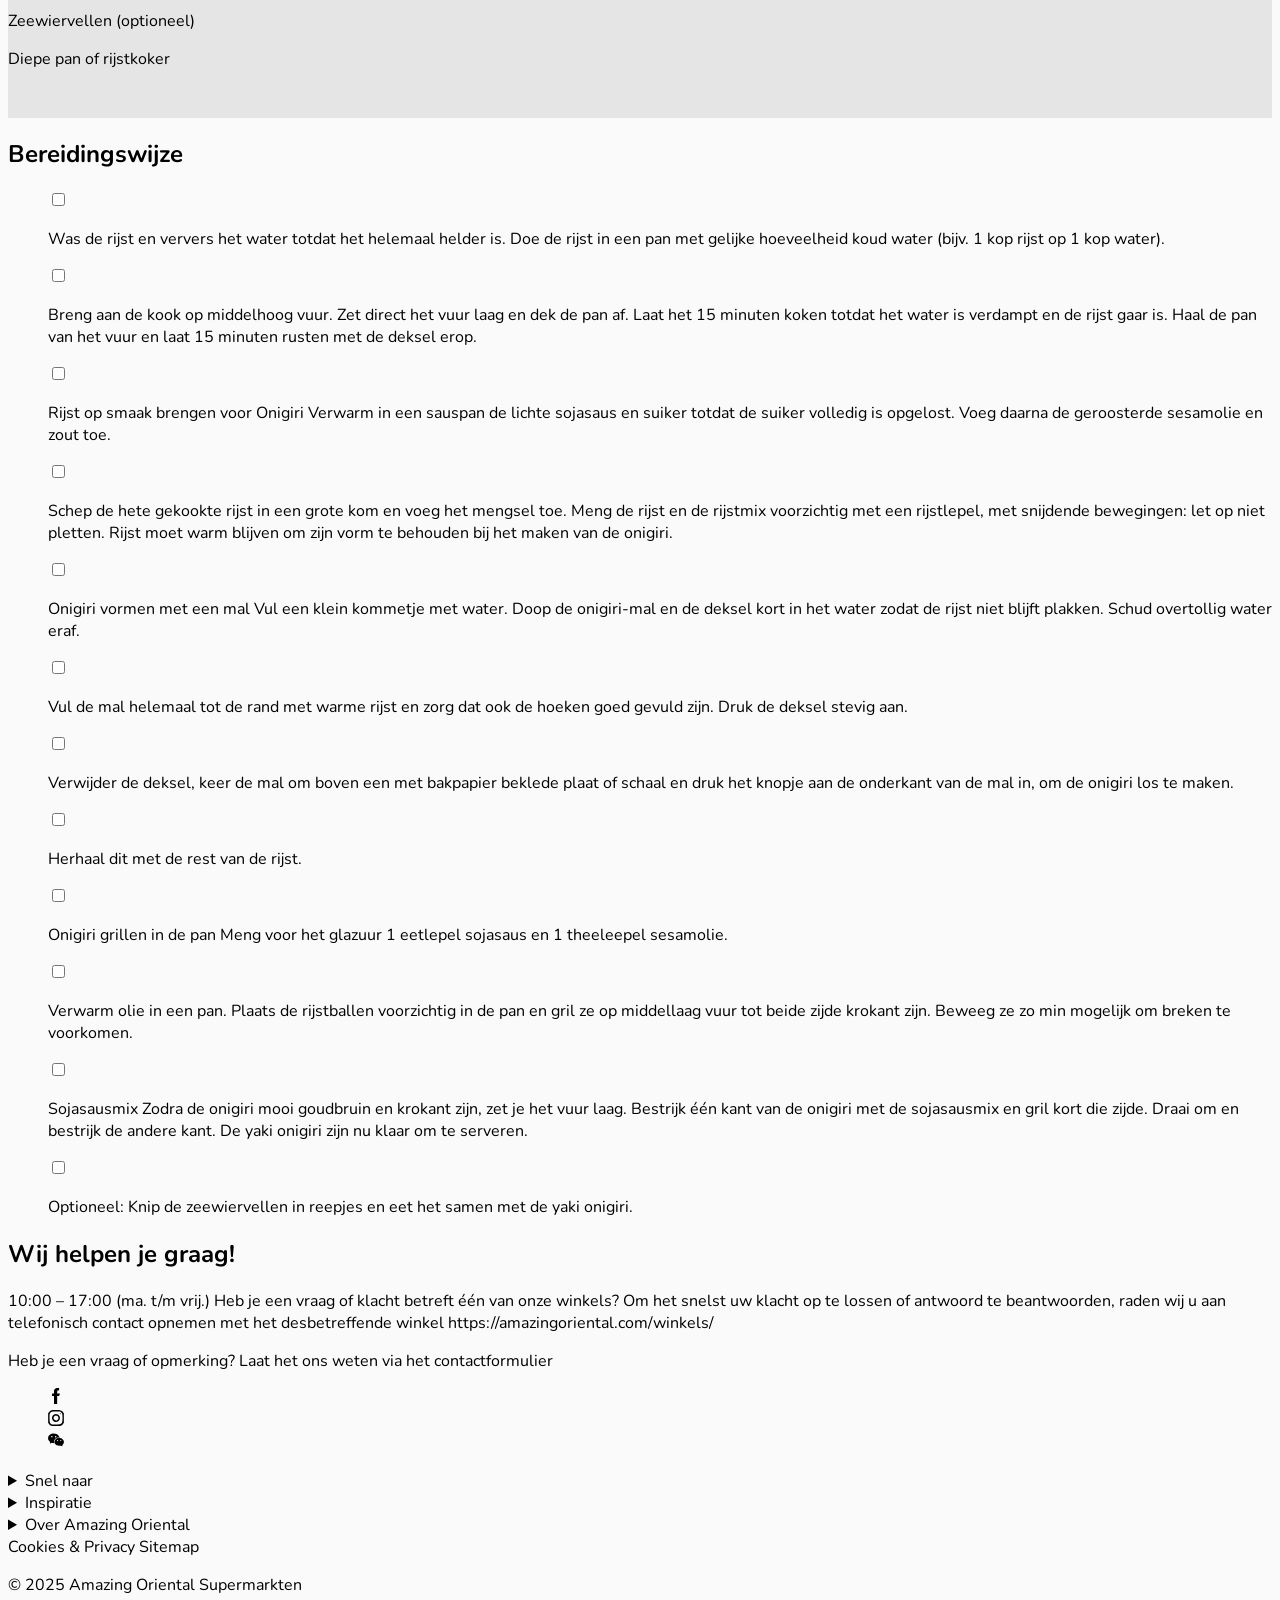
==== commit bc09f2cf: "Add files via upload" ====
--- a/recept-yaki-onigiri.html
+++ b/recept-yaki-onigiri.html
@@ -88,7 +88,8 @@
             <img src="images/bg-yaki-onigiri-recept" alt="3 Yaki Onigiri op een vierkant schaal">
 
 
-                <!-- section 2 -->
+
+                <!-- section 1 -->
                 <section>
                     <h2>Yaki Onigiri (Japanse Gegrilde Rijstenballen)</h2>
                     <p>Japanse keuken</p>
@@ -170,36 +171,40 @@
 
 
                 <!-- ingredienten -->
-                <!-- section 3 -->
+                <!-- section 2 -->
                 <section>
-                    <!-- section 4 -->
+                    <!-- section 3 -->
                     <h2>Ingrediënten</h2>
 
                     <section>
                         <h3>Rijst</h3>
+
                         <p>3 Kopjes Rakki sushirijst</p>
                         <p>3 kopjes water</p>
                     </section>
 
-                    <!-- section 5 -->
+                    <!-- section 4 -->
                     <section>
                         <h3>Rijstmix</h3>
+
                         <p>3 el Tai Hua premium lichte sojasaus</p>
                         <p>1 el suiker</p>
                         <p>1 el Chee Seng pure sesamolie</p>
                         <p>¼ tl zout</p>
                     </section>
 
-                    <!-- section 6 -->
+                    <!-- section 5 -->
                     <section>
                         <h3>Sojasausmix</h3>
+
                         <p>1 el Tai Hua premium lichte sojasaus</p>
                         <p>1 tl Chee Seng pure sesamolie</p>
                     </section>
 
-                    <!-- section 7 -->
+                    <!-- section 6 -->
                     <section>
                         <h3>Extra benodigheden</h3>
+
                         <p>Onigiri mal</p>
                         <p>Zeewiervellen (optioneel)</p>
                         <p>Diepe pan of rijstkoker</p>
@@ -207,17 +212,15 @@
                 </section>
 
 
-            <!-- section 8 -->
+            <!-- section 7 -->
             <section>
                 <h2>Bereidingswijze</h2>
-                <ul>
+                <ol>
                     <!-- moet de 1-9 een img of iets anders zijn? ook een p? -->
                     <!-- Stap 1 -->
-                    <li>
-                        <svg xmlns="http://www.w3.org/2000/svg" fill="currentColor" viewBox="0 0 16 16">
-                            <path
-                                d="M1 8a7 7 0 1 0 14 0A7 7 0 0 0 1 8m15 0A8 8 0 1 1 0 8a8 8 0 0 1 16 0M9.283 4.002V12H7.971V5.338h-.065L6.072 6.656V5.385l1.899-1.383z" />
-                        </svg>
+
+                    <li>
+                        <input type="checkbox">
                         <p>
                             Was de rijst en ververs het water totdat het helemaal helder is. Doe de rijst in een pan met
                             gelijke hoeveelheid koud water (bijv. 1 kop rijst op 1 kop water).
@@ -226,6 +229,7 @@
 
                     <!-- Stap 2 -->
                     <li>
+                        <input type="checkbox">
                         <p>
                             Breng aan de kook op middelhoog vuur. Zet direct het vuur laag en dek de pan af. Laat het 15
                             minuten koken totdat het water is verdampt en de rijst gaar is. Haal de pan van het vuur en
@@ -235,6 +239,7 @@
 
                     <!-- Stap 3 -->
                     <li>
+                        <input type="checkbox">
                         <p>
                             Rijst op smaak brengen voor Onigiri
                             Verwarm in een sauspan de lichte sojasaus en suiker totdat de suiker volledig is opgelost.
@@ -244,6 +249,7 @@
 
                     <!-- Stap 4 -->
                     <li>
+                        <input type="checkbox">
                         <p>
                             Schep de hete gekookte rijst in een grote kom en voeg het mengsel toe. Meng de rijst en de
                             rijstmix voorzichtig met een rijstlepel, met snijdende bewegingen: let op niet pletten.
@@ -253,6 +259,7 @@
 
                     <!-- Stap 5 -->
                     <li>
+                        <input type="checkbox">
                         <p>
                             Onigiri vormen met een mal
                             Vul een klein kommetje met water. Doop de onigiri-mal en de deksel kort in het water zodat
@@ -262,6 +269,7 @@
 
                     <!-- Stap 6 -->
                     <li>
+                        <input type="checkbox">
                         <p>
                             Vul de mal helemaal tot de rand met warme rijst en zorg dat ook de hoeken goed gevuld zijn.
                             Druk de deksel stevig aan.
@@ -270,6 +278,7 @@
 
                     <!-- Stap 7 -->
                     <li>
+                        <input type="checkbox">
                         <p>
                             Verwijder de deksel, keer de mal om boven een met bakpapier beklede plaat of schaal en druk
                             het knopje aan de onderkant van de mal in, om de onigiri los te maken.
@@ -278,6 +287,7 @@
 
                     <!-- Stap 8 -->
                     <li>
+                        <input type="checkbox">
                         <p>
                             Herhaal dit met de rest van de rijst.
                         </p>
@@ -285,6 +295,7 @@
 
                     <!-- Stap 9 -->
                     <li>
+                        <input type="checkbox">
                         <p>
                             Onigiri grillen in de pan
                             Meng voor het glazuur 1 eetlepel sojasaus en 1 theeleepel sesamolie.
@@ -293,6 +304,7 @@
 
                     <!-- Stap 10 -->
                     <li>
+                        <input type="checkbox">
                         <p>
                             Verwarm olie in een pan. Plaats de rijstballen voorzichtig in de pan en gril ze op
                             middellaag vuur tot beide zijde krokant zijn. Beweeg ze zo min mogelijk om breken te
@@ -302,6 +314,7 @@
 
                     <!-- Stap 11 -->
                     <li>
+                        <input type="checkbox">
                         <p>
                             Sojasausmix
                             Zodra de onigiri mooi goudbruin en krokant zijn, zet je het vuur laag. Bestrijk één kant van
@@ -312,11 +325,12 @@
 
                     <!-- Stap 12 -->
                     <li>
+                        <input type="checkbox">
                         <p>
                             Optioneel: Knip de zeewiervellen in reepjes en eet het samen met de yaki onigiri.
                         </p>
                     </li>
-                </ul>
+                </ol>
             </section>
         </article>
     </main>
@@ -326,7 +340,7 @@
     <script defer src="scripts/script.js"></script>
 	<footer>
 
-		<!-- section 9 -->
+		<!-- section 8 -->
 		<section>
 			<h2>Wij helpen je graag!</h2>
 			<p>
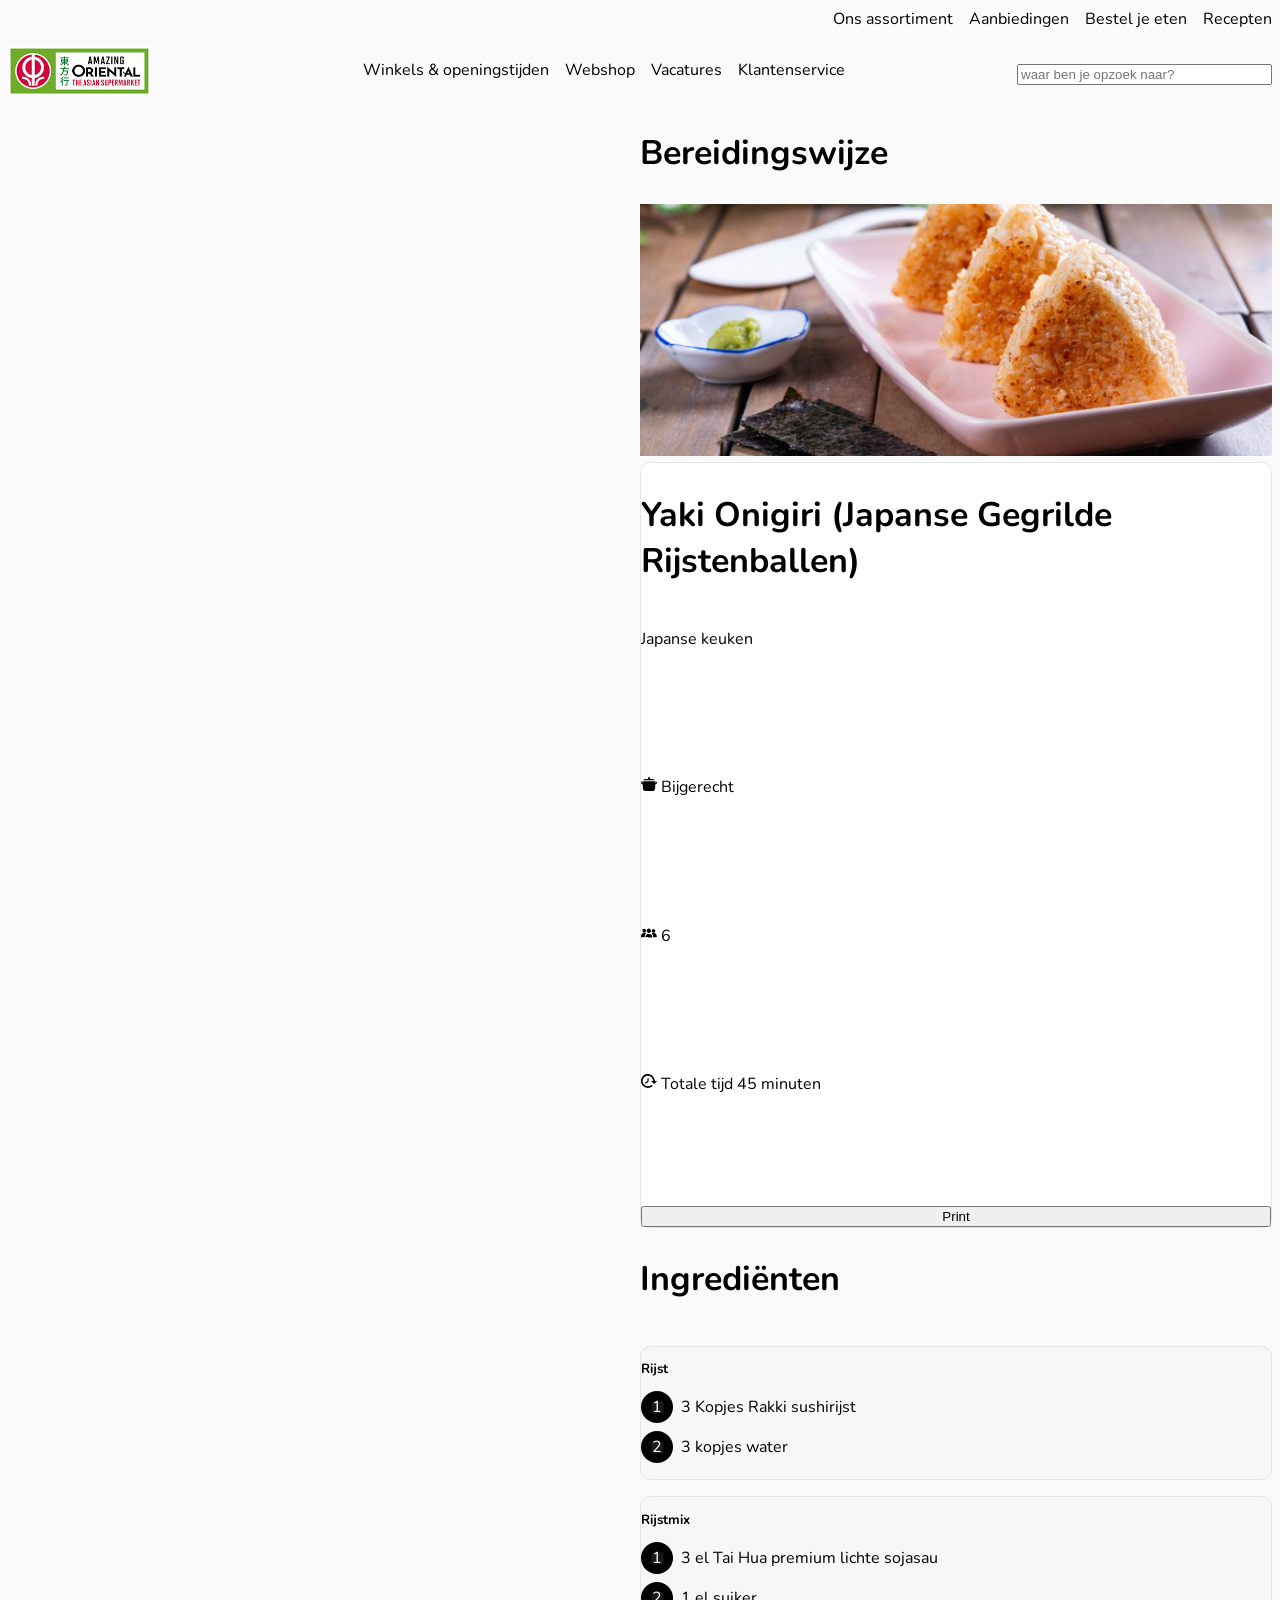
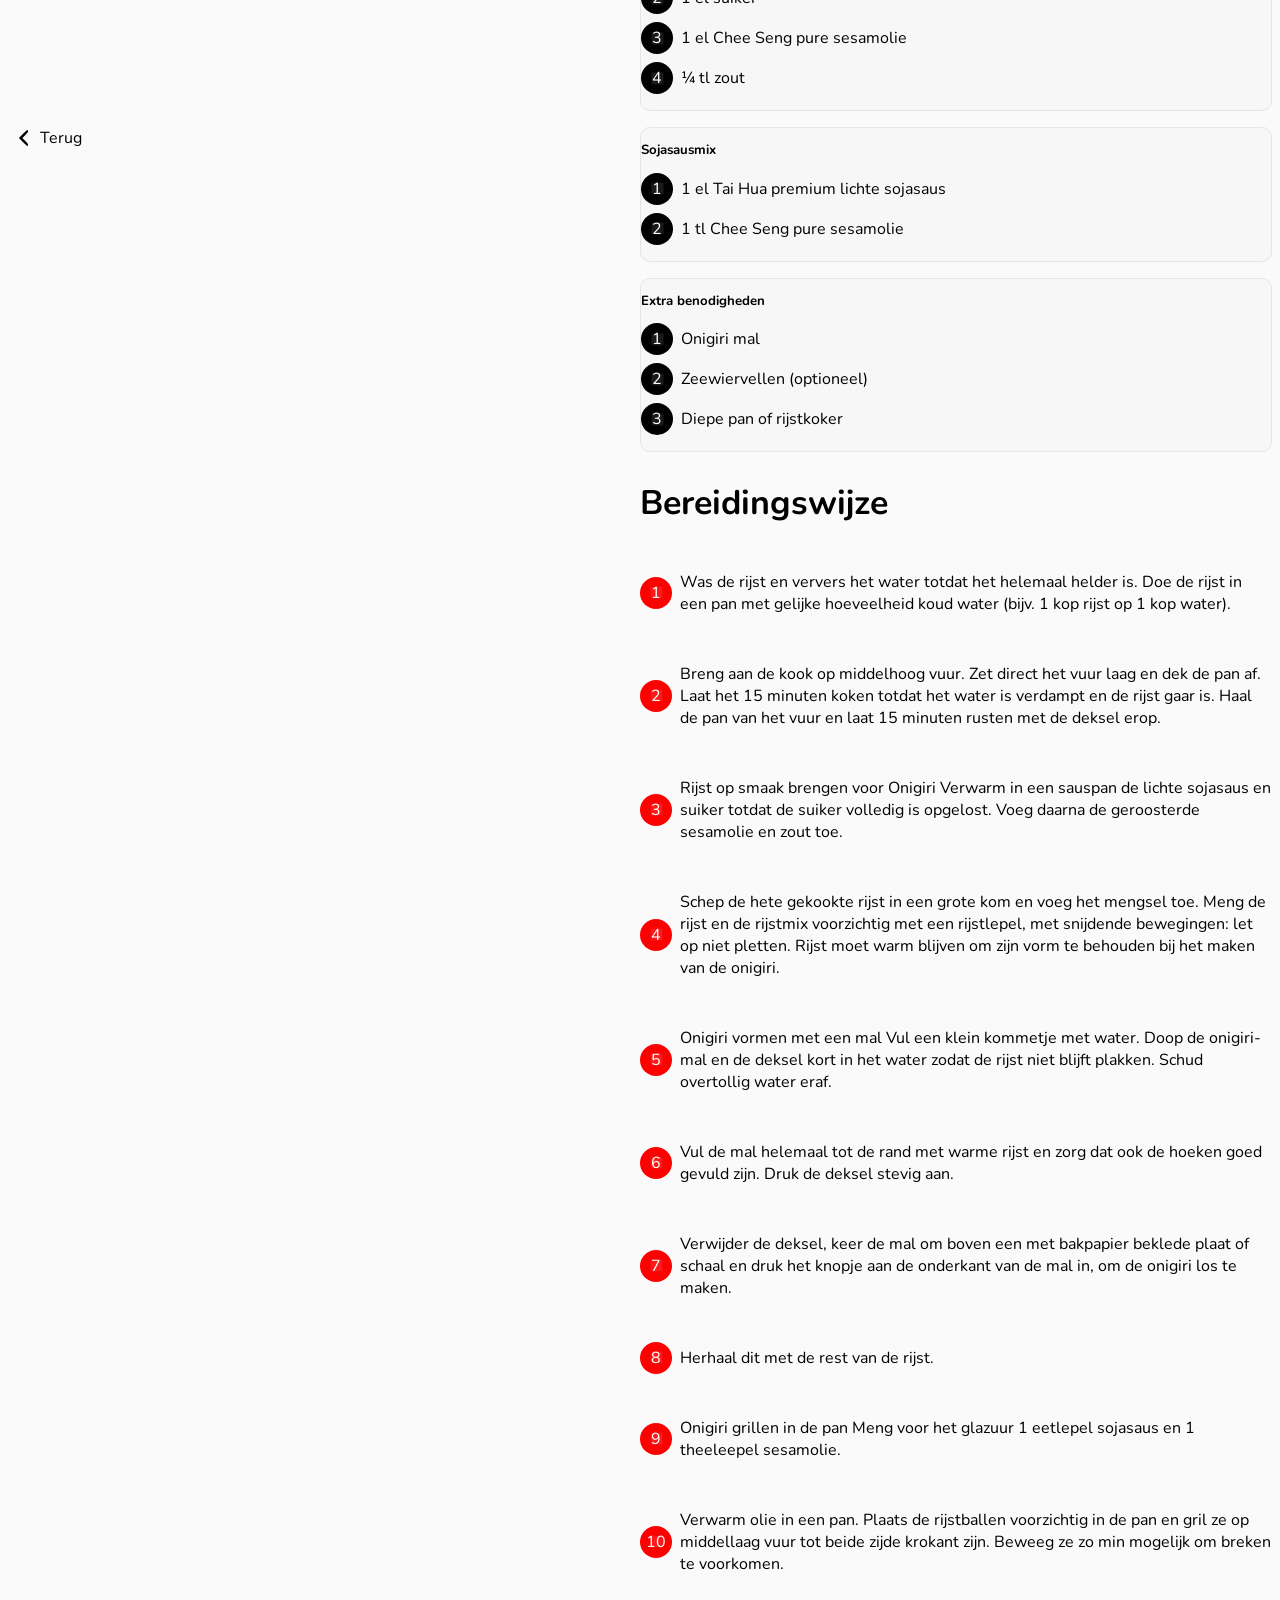
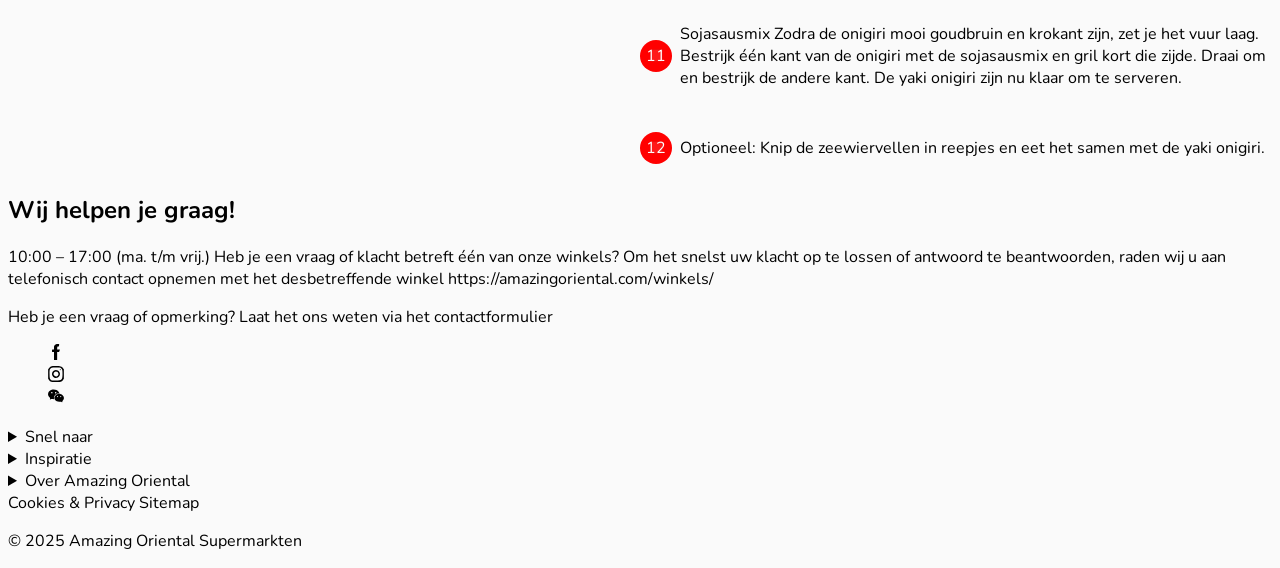
==== commit 5a9ca085: "Add files via upload 8/12/2025 moet nog bronnen, en friemels van positioneren en kleur na checken da" ====
--- a/recept-yaki-onigiri.html
+++ b/recept-yaki-onigiri.html
@@ -89,127 +89,184 @@
 
 
 
-                <!-- section 1 -->
-                <section>
-                    <h2>Yaki Onigiri (Japanse Gegrilde Rijstenballen)</h2>
-                    <p>Japanse keuken</p>
-
-                    <!-- png iconen downloaden van website en in svg veranderen -->
-
-
-
-                    <p>
-                        <!-- width="44.000000pt" height="39.000000pt" -->
-                        <svg version="1.0" xmlns="http://www.w3.org/2000/svg" viewBox="0 0 44.000000 39.000000"
-                            preserveAspectRatio="xMidYMid meet">
-
-                            <g transform="translate(0.000000,39.000000) scale(0.100000,-0.100000)" fill="#000000"
-                                stroke="none">
-                                <path d="M194 375 c-4 -8 -4 -22 0 -30 4 -12 -5 -15 -53 -15 -40 0 -63 -5 -71
+            <!-- section 1 -->
+            <section>
+                <h2>Yaki Onigiri (Japanse Gegrilde Rijstenballen)</h2>
+                <p>Japanse keuken</p>
+
+
+
+                <p>
+                    <!-- width="44.000000pt" height="39.000000pt" -->
+                    <svg version="1.0" xmlns="http://www.w3.org/2000/svg" viewBox="0 0 44.000000 39.000000"
+                        preserveAspectRatio="xMidYMid meet">
+
+                        <g transform="translate(0.000000,39.000000) scale(0.100000,-0.100000)" fill="#000000"
+                            stroke="none">
+                            <path d="M194 375 c-4 -8 -4 -22 0 -30 4 -12 -5 -15 -53 -15 -40 0 -63 -5 -71
                                         -15 -11 -13 7 -15 150 -15 143 0 161 2 150 15 -8 10 -31 15 -70 15 -54 0 -58
                                         1 -53 21 9 33 -41 56 -53 24z" />
-                                <path d="M12 258 c-20 -20 -14 -48 13 -60 23 -10 25 -16 25 -83 0 -62 3 -74
+                            <path d="M12 258 c-20 -20 -14 -48 13 -60 23 -10 25 -16 25 -83 0 -62 3 -74
                                         23 -93 21 -20 34 -22 148 -22 118 0 127 1 147 23 18 19 22 35 22 94 0 65 2 71
                                         25 81 27 12 33 40 13 60 -17 17 -399 17 -416 0z m38 -28 c0 -5 -4 -10 -10 -10
                                         -5 0 -10 5 -10 10 0 6 5 10 10 10 6 0 10 -4 10 -10z m360 0 c0 -5 -4 -10 -10
                                         -10 -5 0 -10 5 -10 10 0 6 5 10 10 10 6 0 10 -4 10 -10z" />
-                            </g>
-                        </svg>
-
-                        Bijgerecht
-                    </p>
-
-                    <p>
-                        <!-- width="54.000000pt" height="30.000000pt" -->
-                        <svg version="1.0" xmlns="http://www.w3.org/2000/svg" viewBox="0 0 54.000000 30.000000"
-                            preserveAspectRatio="xMidYMid meet">
-
-                            <g transform="translate(0.000000,30.000000) scale(0.100000,-0.100000)" fill="#000000"
-                                stroke="none">
-                                <path d="M219 281 c-29 -23 -31 -81 -4 -111 27 -30 78 -27 104 6 28 35 26 69
+                        </g>
+                    </svg>
+
+                    Bijgerecht
+                </p>
+
+                <p>
+                    <!-- width="54.000000pt" height="30.000000pt" -->
+                    <svg version="1.0" xmlns="http://www.w3.org/2000/svg" viewBox="0 0 54.000000 30.000000"
+                        preserveAspectRatio="xMidYMid meet">
+
+                        <g transform="translate(0.000000,30.000000) scale(0.100000,-0.100000)" fill="#000000"
+                            stroke="none">
+                            <path d="M219 281 c-29 -23 -31 -81 -4 -111 27 -30 78 -27 104 6 28 35 26 69
                                         -4 99 -29 30 -64 32 -96 6z" />
-                                <path d="M72 274 c-28 -19 -30 -74 -4 -97 42 -38 102 -8 102 51 0 32 -29 62
+                            <path d="M72 274 c-28 -19 -30 -74 -4 -97 42 -38 102 -8 102 51 0 32 -29 62
                                         -60 62 -9 0 -26 -7 -38 -16z" />
-                                <path d="M380 270 c-41 -41 -14 -110 42 -110 55 0 81 77 38 112 -29 23 -55 23
+                            <path d="M380 270 c-41 -41 -14 -110 42 -110 55 0 81 77 38 112 -29 23 -55 23
                                         -80 -2z" />
-                                <path d="M50 137 c-30 -15 -50 -52 -50 -94 l0 -33 59 0 59 0 6 34 c4 19 16 46
+                            <path d="M50 137 c-30 -15 -50 -52 -50 -94 l0 -33 59 0 59 0 6 34 c4 19 16 46
                                         28 61 17 22 19 29 7 36 -20 13 -80 11 -109 -4z" />
-                                <path d="M372 143 c-9 -3 -7 -12 9 -34 11 -16 23 -45 26 -64 l6 -35 58 0 59 0
+                            <path d="M372 143 c-9 -3 -7 -12 9 -34 11 -16 23 -45 26 -64 l6 -35 58 0 59 0
                                         0 36 c0 46 -14 70 -50 89 -28 15 -82 19 -108 8z" />
-                                <path d="M197 109 c-21 -12 -47 -61 -47 -89 0 -19 6 -20 115 -20 l115 0 0 31
+                            <path d="M197 109 c-21 -12 -47 -61 -47 -89 0 -19 6 -20 115 -20 l115 0 0 31
                                         c0 20 -10 40 -29 60 -25 25 -37 29 -83 29 -29 0 -61 -5 -71 -11z" />
-                            </g>
-                        </svg>
-
-                        6
-                    </p>
-
-
-                    <p>
-                        <!-- width="44.000000pt" height="38.000000pt" -->
-                        <svg version="1.0" xmlns="http://www.w3.org/2000/svg" viewBox="0 0 44.000000 38.000000"
-                            preserveAspectRatio="xMidYMid meet">
-
-                            <g transform="translate(0.000000,38.000000) scale(0.100000,-0.100000)" fill="#000000"
-                                stroke="none">
-                                <path d="M115 366 c-47 -20 -102 -88 -110 -135 -11 -66 3 -119 44 -164 61 -68
+                        </g>
+                    </svg>
+
+                    6
+                </p>
+
+
+                <p>
+                    <!-- width="44.000000pt" height="38.000000pt" -->
+                    <svg version="1.0" xmlns="http://www.w3.org/2000/svg" viewBox="0 0 44.000000 38.000000"
+                        preserveAspectRatio="xMidYMid meet">
+
+                        <g transform="translate(0.000000,38.000000) scale(0.100000,-0.100000)" fill="#000000"
+                            stroke="none">
+                            <path d="M115 366 c-47 -20 -102 -88 -110 -135 -11 -66 3 -119 44 -164 61 -68
                                         136 -85 217 -48 49 22 59 35 40 51 -12 9 -20 8 -41 -6 -39 -25 -116 -24 -151
                                         2 -50 37 -69 72 -69 124 0 106 114 180 205 133 40 -21 80 -75 80 -109 0 -19
                                         -5 -24 -27 -24 l-28 0 43 -42 42 -43 42 43 43 42 -31 0 c-29 0 -33 4 -43 44
                                         -28 110 -155 176 -256 132z" />
-                                <path d="M180 232 c0 -44 -3 -49 -35 -66 -19 -11 -35 -25 -35 -33 0 -19 15
+                            <path d="M180 232 c0 -44 -3 -49 -35 -66 -19 -11 -35 -25 -35 -33 0 -19 15
                                         -16 60 12 39 24 40 27 40 80 0 42 -3 55 -15 55 -11 0 -15 -12 -15 -48z" />
-                            </g>
-                        </svg>
-
-                        Totale tijd 45 minuten
-                    </p>
-
-
-                    <button>Print</button>
+                        </g>
+                    </svg>
+
+                    Totale tijd 45 minuten
+                </p>
+
+
+                <button>Print</button>
+            </section>
+
+
+            <!-- ingredienten -->
+            <!-- section 2 -->
+            <section>
+
+                <h2>Ingrediënten</h2>
+
+                <!-- section 3 -->
+                <section>
+                    <h3>Rijst</h3>
+
+                    <ul>
+                        <li>
+                            <input type="checkbox">
+                            3 Kopjes Rakki sushirijst
+
+                        </li>
+
+                        <li>
+                            <input type="checkbox">
+                            3 kopjes water
+                        </li>
+                    </ul>
                 </section>
 
-
-                <!-- ingredienten -->
-                <!-- section 2 -->
+                <!-- section 4 -->
                 <section>
-                    <!-- section 3 -->
-                    <h2>Ingrediënten</h2>
-
-                    <section>
-                        <h3>Rijst</h3>
-
-                        <p>3 Kopjes Rakki sushirijst</p>
-                        <p>3 kopjes water</p>
-                    </section>
-
-                    <!-- section 4 -->
-                    <section>
-                        <h3>Rijstmix</h3>
-
-                        <p>3 el Tai Hua premium lichte sojasaus</p>
-                        <p>1 el suiker</p>
-                        <p>1 el Chee Seng pure sesamolie</p>
-                        <p>¼ tl zout</p>
-                    </section>
-
-                    <!-- section 5 -->
-                    <section>
-                        <h3>Sojasausmix</h3>
-
-                        <p>1 el Tai Hua premium lichte sojasaus</p>
-                        <p>1 tl Chee Seng pure sesamolie</p>
-                    </section>
-
-                    <!-- section 6 -->
-                    <section>
-                        <h3>Extra benodigheden</h3>
-
-                        <p>Onigiri mal</p>
-                        <p>Zeewiervellen (optioneel)</p>
-                        <p>Diepe pan of rijstkoker</p>
-                    </section>
+                    <h3>Rijstmix</h3>
+
+                    <ul>
+
+                        <li>
+                            <input type="checkbox">
+                            3 el Tai Hua premium lichte sojasau
+                        </li>
+
+
+                        <li>
+                            <input type="checkbox">
+                            1 el suiker
+                        </li>
+
+
+                        <li>
+                            <input type="checkbox">
+                            1 el Chee Seng pure sesamolie
+                        </li>
+
+
+                        <li>
+                            <input type="checkbox">
+                            ¼ tl zout
+                        </li>
+                    </ul>
                 </section>
+
+                <!-- section 5 -->
+                <section>
+                    <h3>Sojasausmix</h3>
+
+                    <ul>
+                        <li>
+                            <input type="checkbox">
+                            1 el Tai Hua premium lichte sojasaus
+                        </li>
+
+
+                        <li>
+                            <input type="checkbox">
+                            1 tl Chee Seng pure sesamolie
+                        </li>
+                    </ul>
+
+                </section>
+
+                <!-- section 6 -->
+                <section>
+                    <h3>Extra benodigheden</h3>
+
+                    <ul>
+                        <li>
+                            <input type="checkbox">
+                            Onigiri mal
+                        </li>
+
+
+                        <li>
+                            <input type="checkbox">
+                            Zeewiervellen (optioneel)
+                        </li>
+
+
+                        <li>
+                            <input type="checkbox">
+                            Diepe pan of rijstkoker
+                        </li>
+                    </ul>
+
+                </section>
+            </section>
 
 
             <!-- section 7 -->
@@ -338,146 +395,146 @@
 
     <!-- footer aanmelden & social links -->
     <script defer src="scripts/script.js"></script>
-	<footer>
-
-		<!-- section 8 -->
-		<section>
-			<h2>Wij helpen je graag!</h2>
-			<p>
-				10:00 – 17:00 (ma. t/m vrij.)
-				Heb je een vraag of klacht betreft één van onze winkels?
-				Om het snelst uw klacht op te lossen of antwoord te beantwoorden, raden wij u aan telefonisch contact
-				opnemen met het desbetreffende winkel <a href="#">https://amazingoriental.com/winkels/</a>
-			</p>
-			<p>
-				Heb je een vraag of opmerking? Laat het ons weten via het <a href="#">contactformulier</a>
-			</p>
-		</section>
-
-
-		<nav>
-			<!-- misschien iconen ipv img? -->
-			<ul>
-				<li>
-					<!-- facebook -->
-					<a href="#">
-						<!-- width="28.000000pt" height="56.000000pt" -->
-						<!--  "http://www.w3.org/TR/2001/REC-SVG-20010904/DTD/svg10.dtd"> -->
-						<svg version="1.0" xmlns="http://www.w3.org/2000/svg" viewBox="0 0 28.000000 56.000000"
-							preserveAspectRatio="xMidYMid meet">
-
-							<g transform="translate(0.000000,56.000000) scale(0.100000,-0.100000)" fill="#000000"
-								stroke="none">
-								<path d="M104 526 c-31 -31 -34 -39 -34 -95 l0 -61 -35 0 c-35 0 -35 0 -35
+    <footer>
+
+        <!-- section 8 -->
+        <section>
+            <h2>Wij helpen je graag!</h2>
+            <p>
+                10:00 – 17:00 (ma. t/m vrij.)
+                Heb je een vraag of klacht betreft één van onze winkels?
+                Om het snelst uw klacht op te lossen of antwoord te beantwoorden, raden wij u aan telefonisch contact
+                opnemen met het desbetreffende winkel <a href="#">https://amazingoriental.com/winkels/</a>
+            </p>
+            <p>
+                Heb je een vraag of opmerking? Laat het ons weten via het <a href="#">contactformulier</a>
+            </p>
+        </section>
+
+
+        <nav>
+            <!-- misschien iconen ipv img? -->
+            <ul>
+                <li>
+                    <!-- facebook -->
+                    <a href="#">
+                        <!-- width="28.000000pt" height="56.000000pt" -->
+                        <!--  "http://www.w3.org/TR/2001/REC-SVG-20010904/DTD/svg10.dtd"> -->
+                        <svg version="1.0" xmlns="http://www.w3.org/2000/svg" viewBox="0 0 28.000000 56.000000"
+                            preserveAspectRatio="xMidYMid meet">
+
+                            <g transform="translate(0.000000,56.000000) scale(0.100000,-0.100000)" fill="#000000"
+                                stroke="none">
+                                <path d="M104 526 c-31 -31 -34 -39 -34 -95 l0 -61 -35 0 c-35 0 -35 0 -35
 										-45 0 -45 0 -45 35 -45 l35 0 0 -140 0 -140 55 0 55 0 0 140 0 140 34 0 c28 0
 										36 5 44 28 5 15 13 35 17 45 6 15 1 17 -44 17 l-52 0 3 47 c3 44 5 48 33 53
 										27 5 30 9 33 48 l3 42 -56 0 c-51 0 -60 -3 -91 -34z" />
-							</g>
-						</svg>
-					</a>
-				</li>
-
-				<li>
-					<!-- instagram -->
-					<a href="#">
-						<!-- width="56.000000pt" height="56.000000pt" -->
-						<!--  "http://www.w3.org/TR/2001/REC-SVG-20010904/DTD/svg10.dtd" -->
-						<svg version="1.0" xmlns="http://www.w3.org/2000/svg" viewBox="0 0 56.000000 56.000000"
-							preserveAspectRatio="xMidYMid meet">
-
-							<g transform="translate(0.000000,56.000000) scale(0.100000,-0.100000)" fill="#000000"
-								stroke="none">
-								<path d="M104 541 c-23 -10 -54 -36 -70 -57 l-29 -37 0 -168 0 -167 30 -38
+                            </g>
+                        </svg>
+                    </a>
+                </li>
+
+                <li>
+                    <!-- instagram -->
+                    <a href="#">
+                        <!-- width="56.000000pt" height="56.000000pt" -->
+                        <!--  "http://www.w3.org/TR/2001/REC-SVG-20010904/DTD/svg10.dtd" -->
+                        <svg version="1.0" xmlns="http://www.w3.org/2000/svg" viewBox="0 0 56.000000 56.000000"
+                            preserveAspectRatio="xMidYMid meet">
+
+                            <g transform="translate(0.000000,56.000000) scale(0.100000,-0.100000)" fill="#000000"
+                                stroke="none">
+                                <path d="M104 541 c-23 -10 -54 -36 -70 -57 l-29 -37 0 -168 0 -167 30 -38
 										c54 -66 80 -74 245 -74 165 0 191 8 245 74 l30 38 0 167 0 168 -29 37 c-47 63
 										-89 76 -246 76 -111 0 -142 -4 -176 -19z m353 -57 c44 -33 55 -81 51 -224 -5
 										-192 -25 -210 -228 -210 -210 0 -225 16 -225 231 0 134 2 150 21 176 33 44 73
 										53 221 50 116 -2 135 -5 160 -23z" />
-								<path d="M414 439 c-10 -17 13 -36 27 -22 12 12 4 33 -11 33 -5 0 -12 -5 -16
+                                <path d="M414 439 c-10 -17 13 -36 27 -22 12 12 4 33 -11 33 -5 0 -12 -5 -16
 										-11z" />
-								<path d="M212 400 c-94 -57 -94 -183 0 -240 119 -73 263 75 185 191 -43 65
+                                <path d="M212 400 c-94 -57 -94 -183 0 -240 119 -73 263 75 185 191 -43 65
 										-124 86 -185 49z m107 -45 c16 -8 34 -28 41 -45 11 -27 11 -37 -3 -66 -32 -67
 										-116 -69 -151 -3 -17 32 -18 40 -6 68 12 30 50 60 78 61 7 0 26 -7 41 -15z" />
-							</g>
-						</svg>
-					</a>
-				</li>
-
-				<!-- qr code vanuit de wechat image??? -->
-				<li>
-					<!-- wechat -->
-					<a href="#">
-						<!-- width="66.000000pt" height="54.000000pt" -->
-						<!-- "http://www.w3.org/TR/2001/REC-SVG-20010904/DTD/svg10.dtd" -->
-						<svg version="1.0" xmlns="http://www.w3.org/2000/svg" viewBox="0 0 66.000000 54.000000"
-							preserveAspectRatio="xMidYMid meet">
-
-							<g transform="translate(0.000000,54.000000) scale(0.100000,-0.100000)" fill="#000000"
-								stroke="none">
-								<path d="M152 526 c-152 -50 -200 -210 -93 -310 27 -26 30 -35 25 -64 l-7 -34
+                            </g>
+                        </svg>
+                    </a>
+                </li>
+
+                <!-- qr code vanuit de wechat image??? -->
+                <li>
+                    <!-- wechat -->
+                    <a href="#">
+                        <!-- width="66.000000pt" height="54.000000pt" -->
+                        <!-- "http://www.w3.org/TR/2001/REC-SVG-20010904/DTD/svg10.dtd" -->
+                        <svg version="1.0" xmlns="http://www.w3.org/2000/svg" viewBox="0 0 66.000000 54.000000"
+                            preserveAspectRatio="xMidYMid meet">
+
+                            <g transform="translate(0.000000,54.000000) scale(0.100000,-0.100000)" fill="#000000"
+                                stroke="none">
+                                <path d="M152 526 c-152 -50 -200 -210 -93 -310 27 -26 30 -35 25 -64 l-7 -34
 										33 17 c26 13 47 16 88 11 l55 -6 -6 29 c-19 96 83 201 197 201 30 0 32 10 12
 										48 -18 35 -62 75 -106 97 -45 23 -144 29 -198 11z m32 -109 c16 -25 -16 -56
 										-38 -37 -19 15 -21 46 -3 53 18 8 29 3 41 -16z m166 -11 c0 -20 -25 -37 -44
 										-30 -19 7 -22 50 -3 57 17 6 47 -11 47 -27z" />
-								<path d="M425 353 c-11 -2 -30 -6 -43 -9 -34 -7 -99 -71 -113 -111 -14 -45 -6
+                                <path d="M425 353 c-11 -2 -30 -6 -43 -9 -34 -7 -99 -71 -113 -111 -14 -45 -6
 										-87 27 -131 39 -51 100 -74 184 -70 45 1 74 -2 82 -10 19 -19 28 -14 28 14 0
 										14 13 42 30 62 56 70 49 143 -19 205 -33 30 -117 61 -149 56 -4 -1 -16 -3 -27
 										-6z m-7 -106 c4 -20 -25 -34 -40 -19 -15 15 -1 44 19 40 10 -2 19 -11 21 -21z
 										m130 0 c4 -20 -25 -34 -40 -19 -15 15 -1 44 19 40 10 -2 19 -11 21 -21z" />
-							</g>
-						</svg>
-					</a>
-				</li>
-
-			</ul>
-		</nav>
-
-		<details>
-			<summary>Snel naar</summary>
-			<nav>
-				<!-- <h2>Snel naar</h2> -->
-				<ul>
-					<li><a href="#">Producten</a></li>
-					<li><a href="#">Aanbiedingen</a></li>
-					<li><a href="#">Bestel je eten</a></li>
-					<li><a href="#">Recepten</a></li>
-					<li><a href="#">Winkels</a></li>
-					<li><a href="#">Agenda</a></li>
-				</ul>
-			</nav>
-		</details>
-
-		<details>
-			<summary>Inspiratie</summary>
-			<nav>
-				<!-- <h2>Inspiratie</h2> -->
-				<ul>
-					<li><a href="#">Chinees nieuwjaar</a></li>
-					<li><a href="#">Chinees fondue (hot pot)</a></li>
-					<li><a href="#">Vis en vlees</a></li>
-					<li><a href="#">Vegatarisch</a></li>
-					<li><a href="#">Barbecue</a></li>
-				</ul>
-			</nav>
-		</details>
-
-
-		<details>
-			<summary>Over Amazing Oriental</summary>
-			<nav>
-				<!-- <h2>Amazing Oriental</h2> -->
-				<ul>
-					<li><a href="#">Over Amazing Oriental</a></li>
-					<li><a href="#">Vacatures</a></li>
-				</ul>
-			</nav>
-		</details>
-
-		<nav>
-			<a href="#">Cookies & Privacy</a>
-			<a href="#">Sitemap</a>
-			<p>© 2025 Amazing Oriental Supermarkten</p>
-		</nav>
-	</footer>
+                            </g>
+                        </svg>
+                    </a>
+                </li>
+
+            </ul>
+        </nav>
+
+        <details>
+            <summary>Snel naar</summary>
+            <nav>
+                <!-- <h2>Snel naar</h2> -->
+                <ul>
+                    <li><a href="#">Producten</a></li>
+                    <li><a href="#">Aanbiedingen</a></li>
+                    <li><a href="#">Bestel je eten</a></li>
+                    <li><a href="#">Recepten</a></li>
+                    <li><a href="#">Winkels</a></li>
+                    <li><a href="#">Agenda</a></li>
+                </ul>
+            </nav>
+        </details>
+
+        <details>
+            <summary>Inspiratie</summary>
+            <nav>
+                <!-- <h2>Inspiratie</h2> -->
+                <ul>
+                    <li><a href="#">Chinees nieuwjaar</a></li>
+                    <li><a href="#">Chinees fondue (hot pot)</a></li>
+                    <li><a href="#">Vis en vlees</a></li>
+                    <li><a href="#">Vegatarisch</a></li>
+                    <li><a href="#">Barbecue</a></li>
+                </ul>
+            </nav>
+        </details>
+
+
+        <details>
+            <summary>Over Amazing Oriental</summary>
+            <nav>
+                <!-- <h2>Amazing Oriental</h2> -->
+                <ul>
+                    <li><a href="#">Over Amazing Oriental</a></li>
+                    <li><a href="#">Vacatures</a></li>
+                </ul>
+            </nav>
+        </details>
+
+        <nav>
+            <a href="#">Cookies & Privacy</a>
+            <a href="#">Sitemap</a>
+            <p>© 2025 Amazing Oriental Supermarkten</p>
+        </nav>
+    </footer>
 </body>
 
 </html>
--- a/styles/style.css
+++ b/styles/style.css
@@ -40,6 +40,8 @@
 
 	--font-size-h2: 2.125em;
 
+	--font-size-h3: 0.83em;
+
 	/* lineheight */
 	--font-lineheight: 2.875em;
 
@@ -47,31 +49,42 @@
 	--font-weight-heavy: 700;
 
 	/* colors */
- 	color-scheme: light dark;
-
+	color-scheme: light dark;
 
 	--color-text: light-dark(#000, #fff);
-	
 
 	--color-card: light-dark(#fff, #000);
 	--color-background: light-dark(#fafafa, #000);
-	
+
 	--color-background-functional: #6cb32f;
 	--color-background-werken: #75a8c6;
 	--color-background-foodcorner: #f26aac;
 
+	/* border colors */
+	--color-border:#e5e5e5;
+	--color-border-background:#f7f7f7;
+
 	/* link colors */
+	--color-link: light-dark(#6cb32f, #75a8c6);
+	--inverse-color: light-dark(black, white);
+	/* black moet iets anders of grid kaartje anders aanwijzen */
+
+
+	/* nog opschonen */
 	--color-link-green: #6cb32f;
-	--color-link: light-dark(#6cb32f, #75a8c6);
 	--color-link-yellow: #fcb900;
-
-	--link-color:green;
-  	--inverse-color: light-dark(green, pink);
-	/* light-dark (green, pink) */
-	--accent-color:#fcb900;
-
-}
-
+	--link-color: green;
+	--accent-color: #fcb900;
+
+
+}
+
+::selection {
+
+	color: green;
+	background-color: blue;
+
+}
 
 
 
@@ -92,6 +105,7 @@
 
 html {
 	font-family: "Nunito", "sans-serif";
+	
 }
 
 /* h1, h2, h3 {
@@ -166,23 +180,23 @@
 /* States steelers style*/
 /****************/
 
-a{
-  text-decoration:none;
-  transition: .5s;
+a {
+	text-decoration: none;
+	transition: .5s;
 }
 
 /* sanne vragen */
 /* hover en focus */
 a:is(:hover, :focus-visible) {
-  color:var(--inverse-color);
-  box-shadow: inset 0 -1.5em 0 var(--link-color);
+	color: var(--inverse-color);
+	box-shadow: inset 0 -1.5em 0 var(--link-color);
 	/* inset plaats de bix-shaodw in het element */
 	/* 1.5em is de hoogte (line-height) van de a */
 }
 
 /* active */
 a:active {
-  --link-color:var(--accent-color);
+	--link-color: var(--accent-color);
 }
 
 
@@ -194,20 +208,20 @@
 /****************/
 svg {
 
-    width: 1em;
-    height: 1em;
+	width: 1em;
+	height: 1em;
 
 }
 
 figure {
 
-    display: flex;
-    align-items: center;
-
-    margin: 0;
-    padding-top: .5em;
-    padding-left: .5em;
-    padding-right: .5em;
-    padding-bottom: .5em;
+	display: flex;
+	align-items: center;
+
+	margin: 0;
+	padding-top: .5em;
+	padding-left: .5em;
+	padding-right: .5em;
+	padding-bottom: .5em;
 
 }
--- a/styles/recept-yaki-onigiri-style.css
+++ b/styles/recept-yaki-onigiri-style.css
@@ -6,17 +6,17 @@
 header a:nth-of-type(1) img {
 
 
-    width:5.187em;
-    height:1.937em;
-
-
-/* dekstop logo */
-@media (min-width: 33em){
-
-    width:8.937em;
-    height:3.125em;
-
-}
+    width: 5.187em;
+    height: 1.937em;
+
+
+    /* dekstop logo */
+    @media (min-width: 33em) {
+
+        width: 8.937em;
+        height: 3.125em;
+
+    }
 }
 
 
@@ -33,8 +33,17 @@
     background-color: var(--color-background);
 }
 
-
-
+main article h2{
+
+    font-size: var(--font-size-h2);
+
+}
+
+main article h3 {
+
+    font-size: var(--font-size-h3);
+
+}
 
 
 
@@ -55,9 +64,9 @@
 }
 
 /* of beide via nth-of-type 1 2 selecteren? */
-header>ul{
-
-    margin:0;
+header>ul {
+
+    margin: 0;
 
 }
 
@@ -133,7 +142,7 @@
         position: static;
         translate: 0;
         display: contents;
-        
+
     }
 
     header ul:nth-of-type(1) {
@@ -187,6 +196,7 @@
 /****************/
 /* terug knop */
 /****************/
+/* position absolute en relative op main is niet mooi */
 main a:nth-of-type(1) {
 
     display: flex;
@@ -200,6 +210,7 @@
 
     display: flex;
     align-self: center;
+    align-items: center;
 
 }
 
@@ -223,28 +234,55 @@
 
 
 
+/****************/
+/* recept media grootscherm */
+/****************/
+@media (min-width:55em) {
+
+    main {
+
+        display: grid;
+        grid-template-columns: repeat(2, 1fr);
+        grid-template-rows: 1fr;
+
+    }
+
+
+}
+
+
 
 
 /****************/
 /* voorbereiding recept */
 /****************/
 
-section:nth-of-type(1){
-
-    width: 100%;
+article{
+
+    position: relative;
+
+}
+
+article>section:nth-of-type(1) {
+
+    display: grid;
+    grid-template-columns: 1fr;
+    grid-template-rows: repeat(5, 1fr);
+
+    /* width: 100%;
     padding: 0;
-    position: relative;
+    position: absolute;
     left: auto;
-    top: auto;
-    /* margin-top: -120px;  */
-
-}
-
-section:nth-of-type(2){
-
-    padding-bottom: 2em;
-
-}
+    top: auto; */
+
+    border: 1px solid;
+    border-color: var(--color-border);
+    border-radius: 0.625em;
+    background-color: var(--color-card);
+
+}
+
+
 
 
 
@@ -255,14 +293,86 @@
 /****************/
 /* ingredienten */
 /****************/
-main section:nth-of-type(2){
-
-
-    border: 1px;
-    background-color: #e5e5e5;
-
-} 
-
+/* miss een unordered lijst van maken  */
+/* of alle section veranderen naar ul li */
+article>section:nth-of-type(2) {
+
+    display: grid;
+    gap: 1em;
+
+}
+
+
+article>section:nth-of-type(2) section {
+
+    display: grid;
+    padding-bottom: 1em;
+
+    border-radius: 0.625em;
+    border: 1px solid;
+    border-color: var(--color-border);
+    background-color: var(--color-border-background);
+
+}
+
+
+article>section:nth-of-type(2) ul {
+
+    counter-reset: checklist;
+
+    display: grid;
+    grid-template-columns: max-content;
+    align-items: center;
+    gap: .5em;
+    
+
+    margin: 0;
+    padding: 0;
+    list-style-type: none;
+
+}
+
+section:nth-of-type(2) ul li {
+
+    counter-increment: stappenplan;
+
+    display: grid;
+    grid-template-columns: max-content 1fr;
+    align-items: center;
+    gap: .5em;
+
+}
+
+section:nth-of-type(2) ul li::before{
+
+    content: counter(stappenplan);
+
+    grid-area: 1/1;
+
+    width: 2em;
+    aspect-ratio: 1;
+
+    display: grid;
+    place-items: center;
+
+    background-color: black;
+    color: white;
+    border-radius: 50%;
+
+}
+
+section:nth-of-type(2) ul li input{
+
+    grid-area: 1/1;
+    opacity: .1;
+
+}
+
+section:nth-of-type(2) ul li:has(input:checked)::before {
+    content: "√";
+
+    background-color: green;
+}
 
 
 
@@ -272,9 +382,51 @@
 /* Bereidingswijze */
 /****************/
 
-section:nth-of-type(8)> ul >li > svg{
-
-    width: 5em;
-    height: 5em;
-
+ol {
+    margin: 0;
+    padding: 0;
+    list-style-type: none;
+
+    counter-reset: stappenplan;
+
+    display: grid;
+    gap: 1em;
+}
+
+ol li {
+    counter-increment: stappenplan;
+
+    display: grid;
+    grid-template-columns: max-content 1fr;
+    align-items: center;
+    gap: .5em;
+}
+
+ol li::before {
+    content: counter(stappenplan);
+
+    grid-area: 1/1;
+
+    width: 2em;
+    aspect-ratio: 1;
+
+    background-color: red;
+    color: white;
+    border-radius: 50%;
+
+    display: grid;
+    place-items: center;
+}
+
+li input {
+
+    grid-area: 1/1;
+    opacity: .1;
+
+}
+
+li:has(input:checked)::before {
+    content: "√";
+
+    background-color: green;
 }
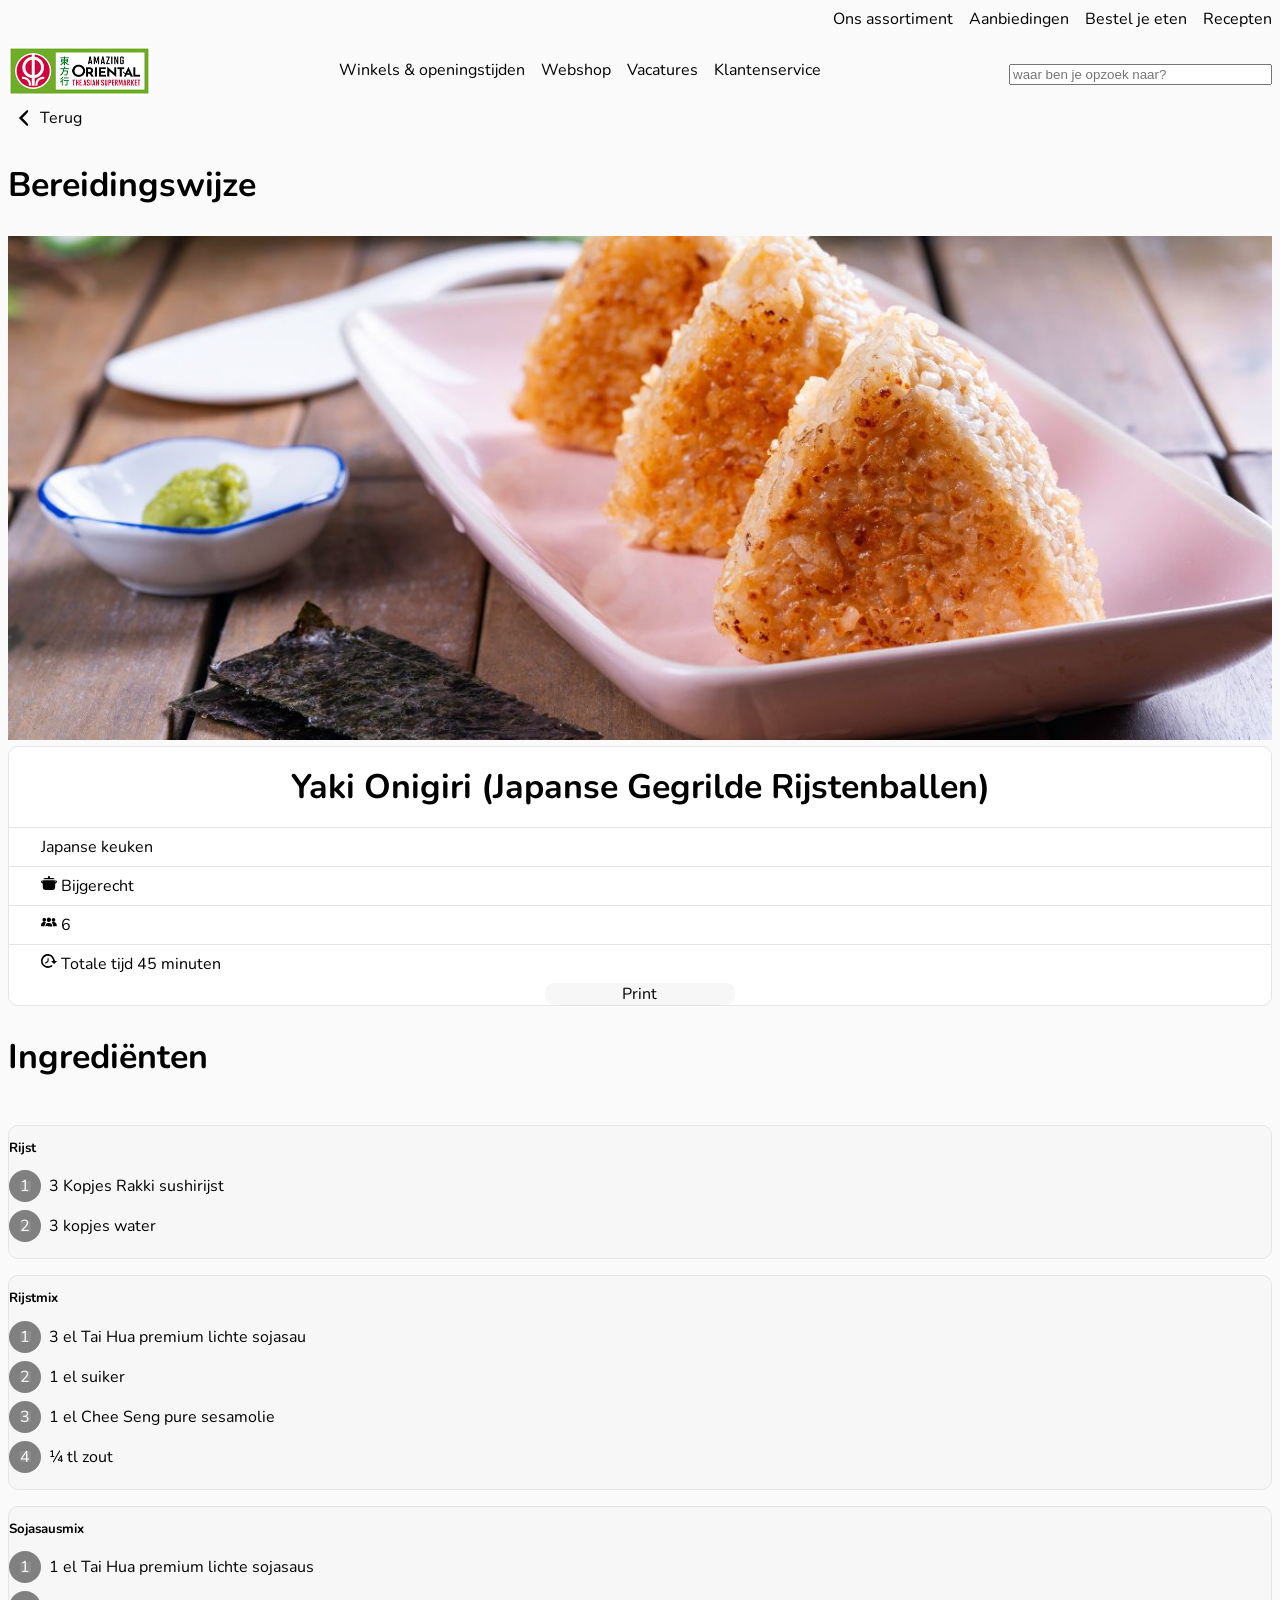
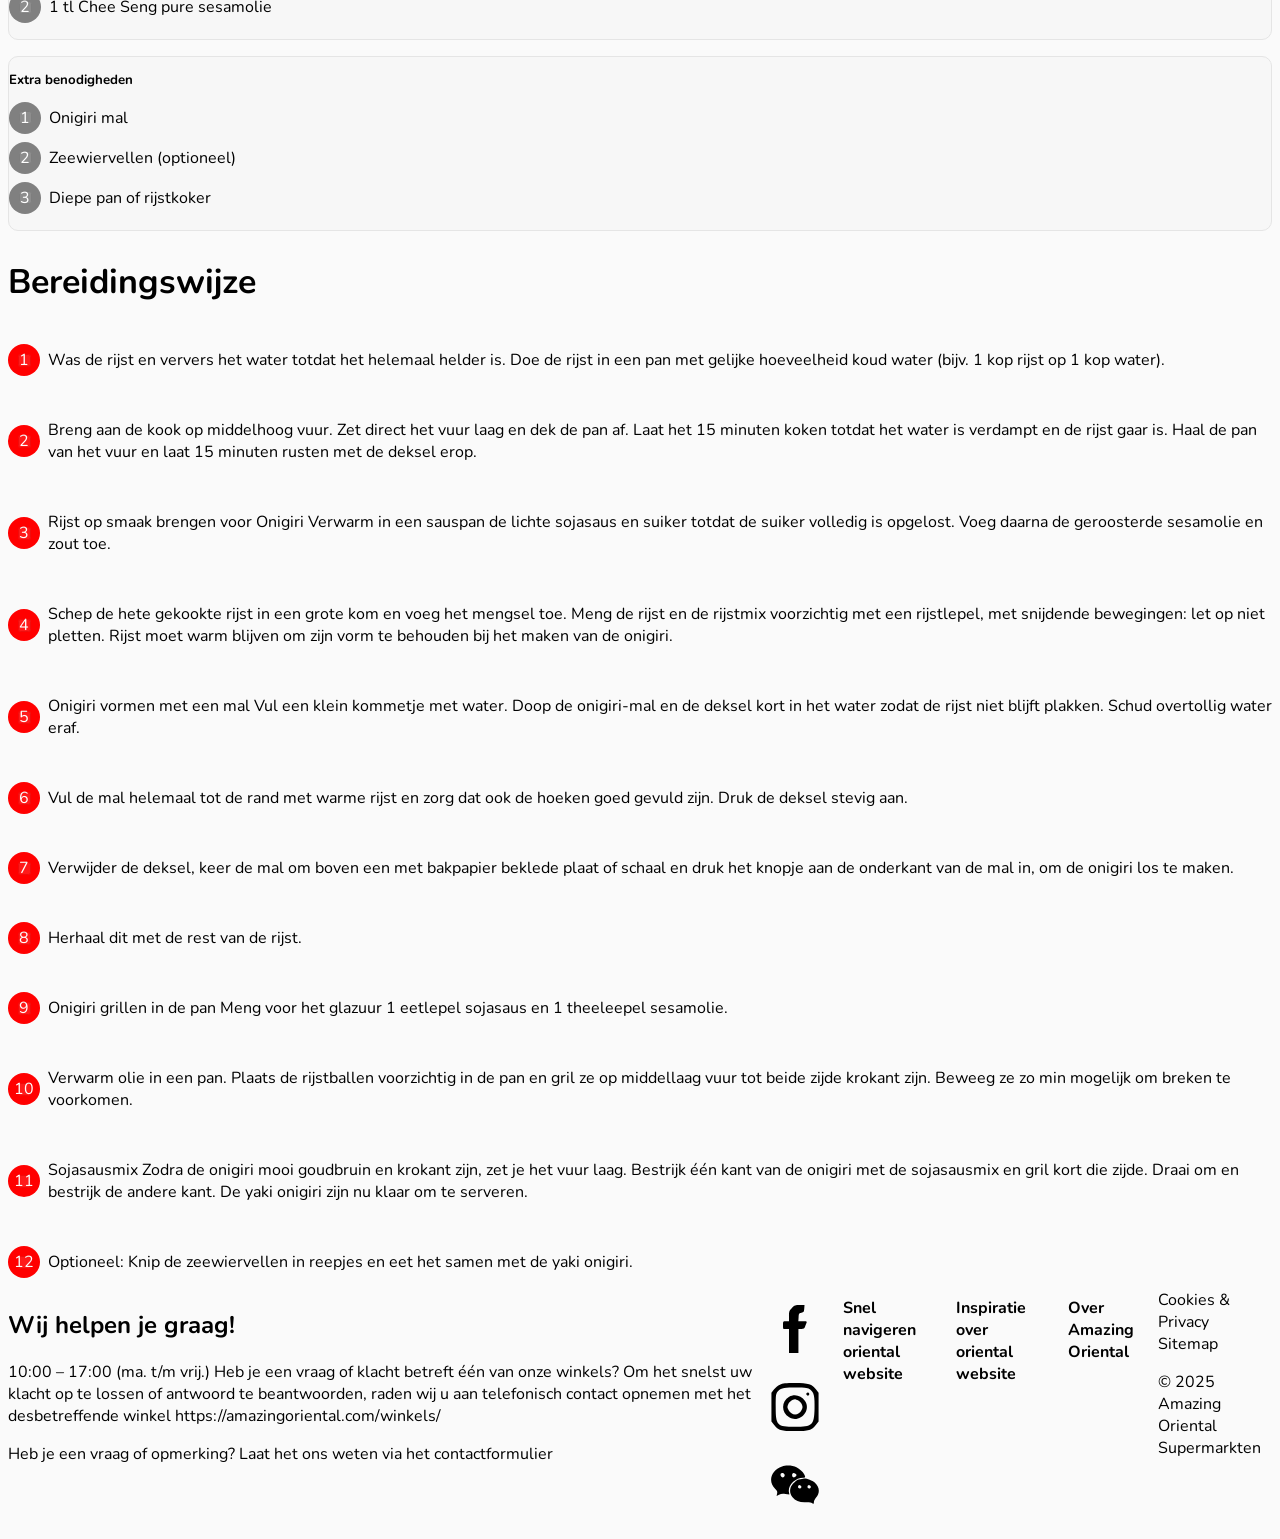
==== commit 330acb30: "Add files via upload 9/12/2025 progressie" ====
--- a/recept-yaki-onigiri.html
+++ b/recept-yaki-onigiri.html
@@ -24,7 +24,7 @@
             <img src="images/logo_amazing_oriental.jpg" alt=" klikbaar amazing oriental logo mobiel">
         </a>
 
-        <!-- zoekbalk oriental met svg nog toevoegen -->
+        <!-- https://icons.getbootstrap.com/icons/search/-->
         <search>
             <form action="search-input" method="get">
                 <input type="search" name="query" placeholder="waar ben je opzoek naar?">
@@ -58,9 +58,7 @@
 
     <main>
 
-        <!-- dus mag dit in een nav of div of toch geen van beide? -->
-        <!-- klopt de manier van svg? dit heb ik gekregen via de svg slepen in codepen en vervolgens kopieren en naschrijven van de slide in de les -->
-
+        <!-- https://saveweb2zip.com/en img downloaden en dan svg convert https://convertio.co/nl/ -->
         <a href="index.html">
 
             <figure>
@@ -97,6 +95,7 @@
 
 
                 <p>
+                    <!-- https://saveweb2zip.com/en img downloaden en dan svg convert https://convertio.co/nl/ -->
                     <!-- width="44.000000pt" height="39.000000pt" -->
                     <svg version="1.0" xmlns="http://www.w3.org/2000/svg" viewBox="0 0 44.000000 39.000000"
                         preserveAspectRatio="xMidYMid meet">
@@ -118,6 +117,7 @@
                 </p>
 
                 <p>
+                    <!-- https://saveweb2zip.com/en img downloaden en dan svg convert https://convertio.co/nl/ -->
                     <!-- width="54.000000pt" height="30.000000pt" -->
                     <svg version="1.0" xmlns="http://www.w3.org/2000/svg" viewBox="0 0 54.000000 30.000000"
                         preserveAspectRatio="xMidYMid meet">
@@ -144,6 +144,7 @@
 
 
                 <p>
+                    <!-- https://saveweb2zip.com/en img downloaden en dan svg convert https://convertio.co/nl/ -->
                     <!-- width="44.000000pt" height="38.000000pt" -->
                     <svg version="1.0" xmlns="http://www.w3.org/2000/svg" viewBox="0 0 44.000000 38.000000"
                         preserveAspectRatio="xMidYMid meet">
@@ -164,7 +165,7 @@
                 </p>
 
 
-                <button>Print</button>
+                <a href="#">Print</a>
             </section>
 
 
@@ -418,6 +419,7 @@
                 <li>
                     <!-- facebook -->
                     <a href="#">
+                        <!-- https://saveweb2zip.com/en img downloaden en dan svg convert https://convertio.co/nl/ -->
                         <!-- width="28.000000pt" height="56.000000pt" -->
                         <!--  "http://www.w3.org/TR/2001/REC-SVG-20010904/DTD/svg10.dtd"> -->
                         <svg version="1.0" xmlns="http://www.w3.org/2000/svg" viewBox="0 0 28.000000 56.000000"
@@ -437,6 +439,7 @@
                 <li>
                     <!-- instagram -->
                     <a href="#">
+                        <!-- https://saveweb2zip.com/en img downloaden en dan svg convert https://convertio.co/nl/ -->
                         <!-- width="56.000000pt" height="56.000000pt" -->
                         <!--  "http://www.w3.org/TR/2001/REC-SVG-20010904/DTD/svg10.dtd" -->
                         <svg version="1.0" xmlns="http://www.w3.org/2000/svg" viewBox="0 0 56.000000 56.000000"
@@ -463,6 +466,7 @@
                 <li>
                     <!-- wechat -->
                     <a href="#">
+                        <!-- https://saveweb2zip.com/en img downloaden en dan svg convert https://convertio.co/nl/ -->
                         <!-- width="66.000000pt" height="54.000000pt" -->
                         <!-- "http://www.w3.org/TR/2001/REC-SVG-20010904/DTD/svg10.dtd" -->
                         <svg version="1.0" xmlns="http://www.w3.org/2000/svg" viewBox="0 0 66.000000 54.000000"
@@ -489,9 +493,8 @@
         </nav>
 
         <details>
-            <summary>Snel naar</summary>
+            <summary>Snel navigeren oriental website</summary>
             <nav>
-                <!-- <h2>Snel naar</h2> -->
                 <ul>
                     <li><a href="#">Producten</a></li>
                     <li><a href="#">Aanbiedingen</a></li>
@@ -504,9 +507,8 @@
         </details>
 
         <details>
-            <summary>Inspiratie</summary>
+            <summary>Inspiratie over oriental website</summary>
             <nav>
-                <!-- <h2>Inspiratie</h2> -->
                 <ul>
                     <li><a href="#">Chinees nieuwjaar</a></li>
                     <li><a href="#">Chinees fondue (hot pot)</a></li>
@@ -521,7 +523,6 @@
         <details>
             <summary>Over Amazing Oriental</summary>
             <nav>
-                <!-- <h2>Amazing Oriental</h2> -->
                 <ul>
                     <li><a href="#">Over Amazing Oriental</a></li>
                     <li><a href="#">Vacatures</a></li>
--- a/styles/style.css
+++ b/styles/style.css
@@ -52,6 +52,7 @@
 	color-scheme: light dark;
 
 	--color-text: light-dark(#000, #fff);
+	--color-sale: #055c05;
 
 	--color-card: light-dark(#fff, #000);
 	--color-background: light-dark(#fafafa, #000);
@@ -61,13 +62,20 @@
 	--color-background-foodcorner: #f26aac;
 
 	/* border colors */
-	--color-border:#e5e5e5;
-	--color-border-background:#f7f7f7;
+	--color-border: #e5e5e5;
+	--color-border-background: light-dark(#f7f7f7, #000);
 
 	/* link colors */
 	--color-link: light-dark(#6cb32f, #75a8c6);
 	--inverse-color: light-dark(black, white);
 	/* black moet iets anders of grid kaartje anders aanwijzen */
+
+	/* checklist/stappenplan color */
+	--color-checklist: grey;
+	--color-stappenplan: red;
+
+	/* svg color */
+	--color-svg: light-dark(#000, #fff);
 
 
 	/* nog opschonen */
@@ -105,7 +113,6 @@
 
 html {
 	font-family: "Nunito", "sans-serif";
-	
 }
 
 /* h1, h2, h3 {
@@ -141,47 +148,256 @@
 /* Ik wil de volgorde aanhouden op functioneel met streepjes-tussen voor overig */
 /* jouw code */
 
+
+
+
+
+
+/**************/
+/* logo */
+/**************/
+
+/* mobiel logo */
+header a:nth-of-type(1) img {
+
+
+	width: 5.187em;
+	height: 1.937em;
+
+
+	/* desktop logo */
+	@media (min-width: 33em) {
+
+		width: 8.937em;
+		height: 3.125em;
+
+	}
+}
+
+
+
+
+/**************/
+/* Hamburger menu*/
+/**************/
 header {
+
 	position: sticky;
-
-}
+	top: 0;
+
+	display: flex;
+	gap: 1em;
+	align-items: center;
+	z-index: 1;
+
+}
+
+/* of beide via nth-of-type 1 2 selecteren? */
+header>ul {
+
+	margin: 0;
+
+}
+
+header search {
+
+	flex-grow: 1;
+
+}
+
+header search form input {
+
+	width: 100%;
+	position: relative;
+
+}
+
+header search form svg {
+
+	position: absolute;
+	right: 0;
+
+}
+
+header button {
+
+	font: inherit;
+	text-align: center;
+	color: var(--color-text);
+
+
+	display: flex;
+	align-items: center;
+	gap: .25em;
+	border-radius: .25em;
+	padding: .5em;
+
+	appearance: none;
+	border: none;
+	background-color: var(--color-background-functional);
+
+
+
+
+}
+
+header h1 {
+
+	position: absolute;
+	left: -999em;
+}
+
+
+header nav {
+
+	position: fixed;
+	top: 0;
+	bottom: 0;
+	left: 0;
+	right: 0;
+
+	translate: -100%;
+
+
+	transition: 0.3s;
+
+	background-color: black;
+
+}
+
+
+/* Hamburger menu open is */
+header nav.toonMenu {
+
+	translate: 0 0;
+	color: white
+}
+
+nav.toonMenu button {
+
+	position: absolute;
+	right: 0;
+	padding: .5em 1em .5em 1em
+}
+
+
+
+
+
+/**************/
+/* Media hamburger menu weg 38em*/
+/**************/
+@media (min-width:33em) {
+	header {
+
+		flex-wrap: wrap;
+		background-color: var(--color-background);
+
+	}
+
+
+	header button {
+
+		display: none;
+
+	}
+
+	header nav {
+
+		position: static;
+		translate: 0;
+		display: contents;
+
+	}
+
+	header ul:nth-of-type(1) {
+
+		order: -1;
+		width: 100%;
+
+		display: flex;
+		gap: 1em;
+		justify-content: end;
+
+		margin: 0;
+
+	}
+
+	header ul:nth-of-type(2) {
+
+		order: 1;
+		width: 100%;
+
+		display: flex;
+		gap: 1em;
+		justify-content: center;
+		align-self: center;
+		flex-grow: 4;
+
+		margin: 0;
+		padding-bottom: .5em;
+		padding-left: 0;
+
+	}
+}
+
+
+@media (min-width:48em) {
+	header search {
+
+		order: 5;
+
+	}
+
+	header ul:nth-of-type(2) {
+
+		width: auto;
+
+	}
+}
+
+
+
+
+
+
+/**************/
+/* body font & backgroundcolor */
+/**************/
+body {
+
+
+	font-family: var(--font);
+	background-color: var(--color-background);
+
+}
+
+
+
+
+/**************/
+/* list item styling mogelijk weg*/
+/**************/
+
+li {
+	list-style-type: none;
+}
+
+
+
+
+
+
+
+/****************/
+/* States steelers style*/
+/****************/
 
 a {
 	outline: none;
 	text-decoration: none;
+
 	color: inherit;
-}
-
-li {
-	list-style-type: none;
-}
-
-
-
-
-
-
-
-/****************/
-/* figcaption weghalen */
-/****************/
-figcaption {
-	position: absolute;
-	left: -999em;
-}
-
-
-
-
-
-
-
-/****************/
-/* States steelers style*/
-/****************/
-
-a {
-	text-decoration: none;
 	transition: .5s;
 }
 
@@ -203,11 +419,14 @@
 
 
 
+
+
 /****************/
 /* svg sizing & placement*/
 /****************/
 svg {
 
+	color: var(--color-svg);
 	width: 1em;
 	height: 1em;
 
@@ -224,4 +443,104 @@
 	padding-right: .5em;
 	padding-bottom: .5em;
 
+}
+
+figcaption {
+	position: absolute;
+	left: -999em;
+}
+
+
+
+
+
+
+/****************/
+/* footer */
+/****************/
+
+section:nth-of-type(8) {
+
+	display: flex;
+	flex-direction: column;
+
+}
+
+footer nav:nth-of-type(1) ul {
+
+	display: flex;
+	flex-direction: column;
+	gap: 1.5em;
+
+	padding: 0;
+
+}
+
+footer nav:nth-of-type(1) svg {
+
+	width: 3em;
+	height: 3em;
+
+
+}
+
+
+
+/* verbergen voor chrome en edge*/
+details ::marker {
+
+	content: '';
+
+}
+
+/* verbergen voor safari aple */
+details summary::-webkit-details-marker {
+	display: none;
+}
+
+summary {
+	font-weight: var(--font-weight-heavy);
+
+	background-color: var(--color-background);
+
+	display: flex;
+	align-items: center;
+	justify-content: space-between;
+	padding: .5em;
+
+}
+
+summary::after {
+
+	content: "+";
+	transition: 1s;
+	font-size: 2em;
+	line-height: 1rem;
+}
+
+
+details[open] summary::after {
+	rotate: 45deg;
+}
+
+/* footer mobiel media */
+@media (width > 38em) {
+	footer {
+
+		display: flex;
+		gap: 1em;
+
+	}
+
+	summary::after {
+
+		content: "";
+
+	}
+
+	details::details-content {
+
+		content-visibility: visible;
+
+	}
 }
--- a/styles/recept-yaki-onigiri-style.css
+++ b/styles/recept-yaki-onigiri-style.css
@@ -1,38 +1,7 @@
-/**************/
-/* logo */
-/**************/
-
-/* mobiel logo */
-header a:nth-of-type(1) img {
-
-
-    width: 5.187em;
-    height: 1.937em;
-
-
-    /* dekstop logo */
-    @media (min-width: 33em) {
-
-        width: 8.937em;
-        height: 3.125em;
-
-    }
-}
-
-
-
-
-
-
 /****************/
 /* font & backgroundcolor */
 /****************/
 
-body {
-    font-family: var(--font);
-    background-color: var(--color-background);
-}
-
 main article h2{
 
     font-size: var(--font-size-h2);
@@ -47,148 +16,6 @@
 
 
 
-
-/**************/
-/* Hamburger menu*/
-/**************/
-header {
-
-    position: sticky;
-    top: 0;
-
-    display: flex;
-    gap: 1em;
-    align-items: center;
-    z-index: 1;
-
-}
-
-/* of beide via nth-of-type 1 2 selecteren? */
-header>ul {
-
-    margin: 0;
-
-}
-
-header search {
-
-    flex-grow: 1;
-
-}
-
-header search form input {
-
-    width: 100%;
-
-}
-
-header h1 {
-
-    position: absolute;
-    left: -999em;
-}
-
-
-header nav {
-
-    position: fixed;
-    top: 0;
-    bottom: 0;
-    left: 0;
-    right: 0;
-
-    translate: -100%;
-
-
-    transition: 0.3s;
-
-    background-color: black;
-
-}
-
-
-/* Hamburger menu open is */
-header nav.toonMenu {
-
-    translate: 0 0;
-
-}
-
-
-
-
-
-
-/**************/
-/* Media hamburger menu weg 38em*/
-/**************/
-@media (min-width:33em) {
-    header {
-
-        flex-wrap: wrap;
-        background-color: var(--color-background);
-
-    }
-
-
-    header button {
-
-        display: none;
-
-    }
-
-    header nav {
-
-        position: static;
-        translate: 0;
-        display: contents;
-
-    }
-
-    header ul:nth-of-type(1) {
-
-        order: -1;
-        width: 100%;
-
-        display: flex;
-        gap: 1em;
-        justify-content: end;
-
-        margin: 0;
-
-    }
-
-    header ul:nth-of-type(2) {
-
-        order: 1;
-        width: 100%;
-
-        display: flex;
-        gap: 1em;
-        justify-content: center;
-        align-self: center;
-        flex-grow: 4;
-
-        margin: 0;
-        padding-bottom: .5em;
-
-    }
-}
-
-
-@media (min-width:48em) {
-    header search {
-
-        order: 5;
-
-    }
-
-    header ul:nth-of-type(2) {
-
-        width: auto;
-
-    }
-}
 
 
 
@@ -220,7 +47,6 @@
 
 
 
-
 /****************/
 /* background recept foto*/
 /****************/
@@ -234,10 +60,12 @@
 
 
 
+
+
 /****************/
 /* recept media grootscherm */
 /****************/
-@media (min-width:55em) {
+/* @media (min-width:54em) {
 
     main {
 
@@ -247,8 +75,14 @@
 
     }
 
-
-}
+    article>section:nth-of-type(1){
+
+        grid-column-start: 1;
+
+    }
+
+
+} */
 
 
 
@@ -267,7 +101,7 @@
 
     display: grid;
     grid-template-columns: 1fr;
-    grid-template-rows: repeat(5, 1fr);
+    grid-template-rows: auto;
 
     /* width: 100%;
     padding: 0;
@@ -282,6 +116,46 @@
 
 }
 
+article>section:nth-of-type(1) h2 {
+
+    margin: 0;
+    padding-top: .5em;
+    padding-bottom: .5em;
+
+    text-align: center
+
+}
+
+article>section:nth-of-type(1) p {
+
+    border-top: 1px solid var(--color-border);
+
+    margin: 0;
+    padding-top: .5em;
+    padding-left: 2em;
+    padding-bottom: .5em;
+
+}
+
+article>section:nth-of-type(1) a {
+
+    display: block;
+    justify-self: center;
+    text-align: center;
+
+    width: 15%;
+
+    background-color: var(--color-border-background);
+
+    border: none;
+	border-radius: 0.625em;
+	padding: 0;
+
+	font: inherit;
+	cursor: pointer;
+	outline: inherit;
+
+}
 
 
 
@@ -355,7 +229,7 @@
     display: grid;
     place-items: center;
 
-    background-color: black;
+    background-color: var(--color-checklist);
     color: white;
     border-radius: 50%;
 
@@ -410,7 +284,7 @@
     width: 2em;
     aspect-ratio: 1;
 
-    background-color: red;
+    background-color: var(--color-stappenplan);
     color: white;
     border-radius: 50%;
 
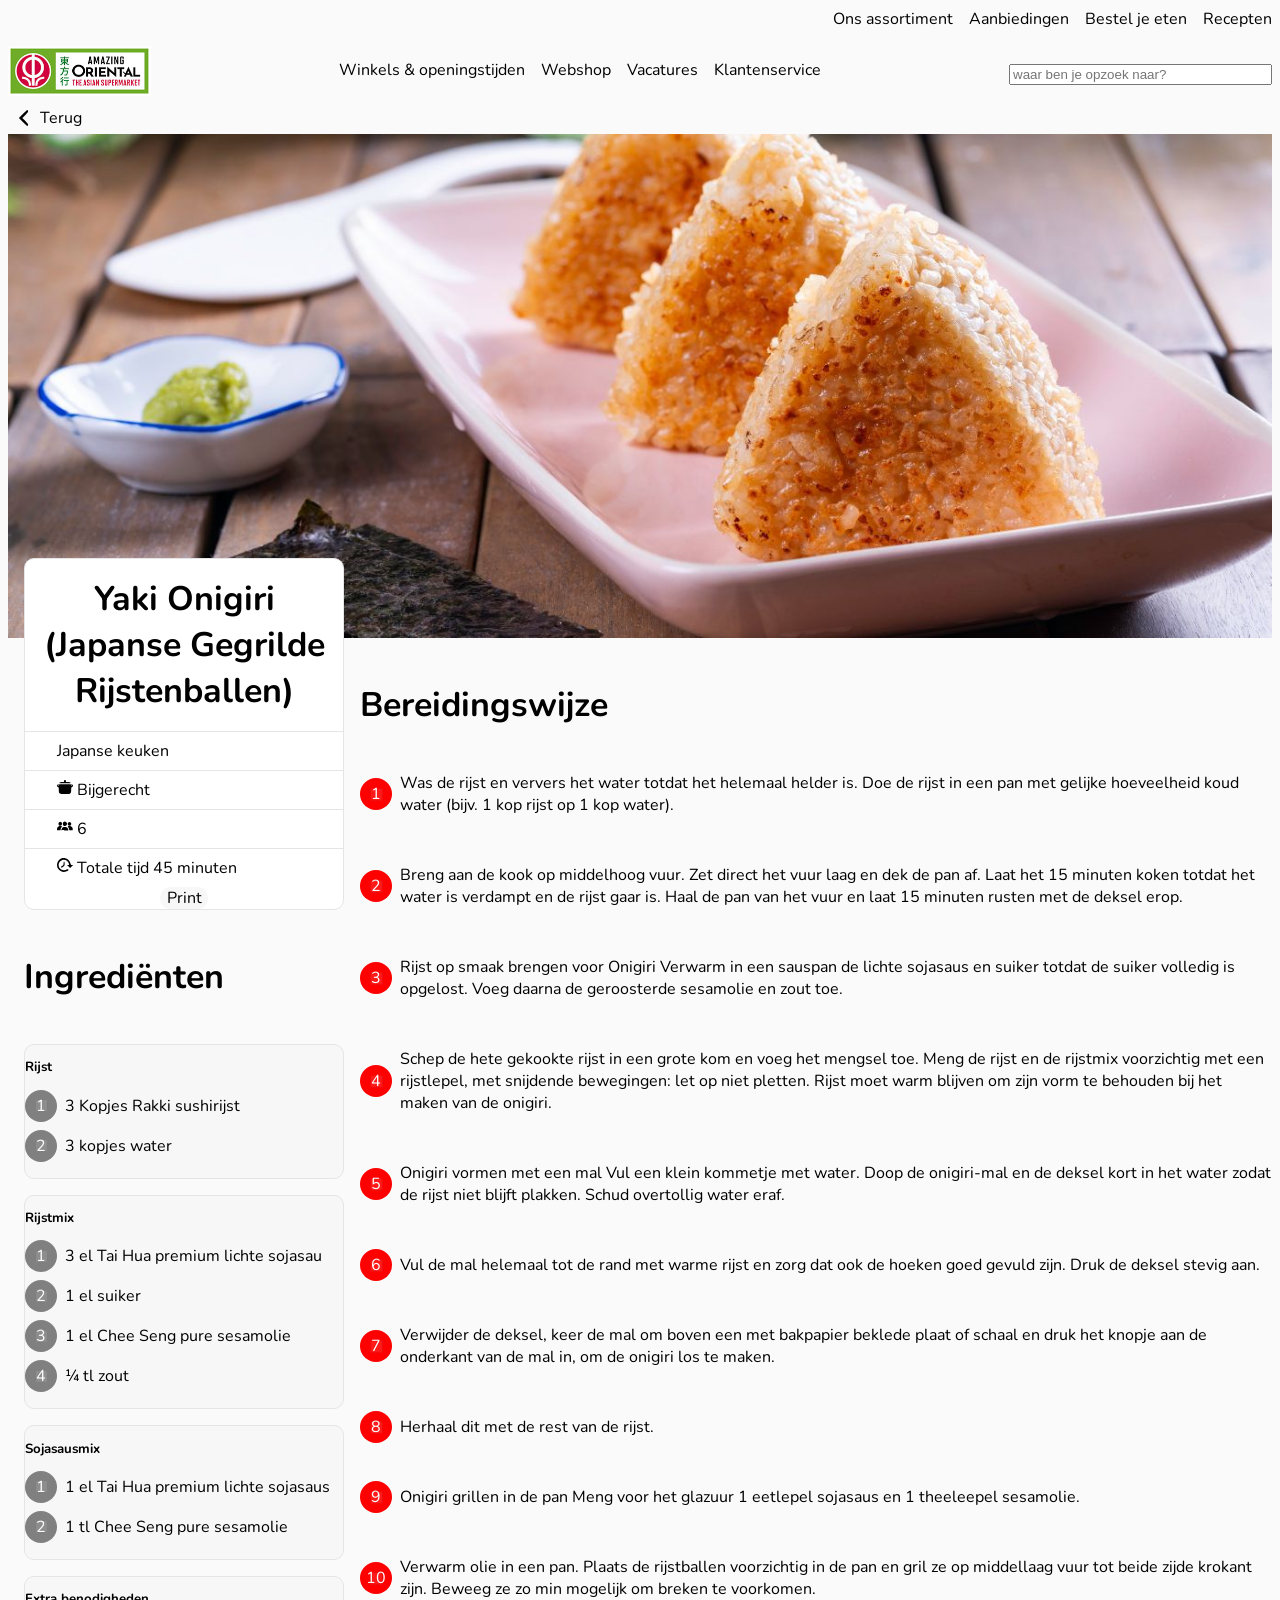
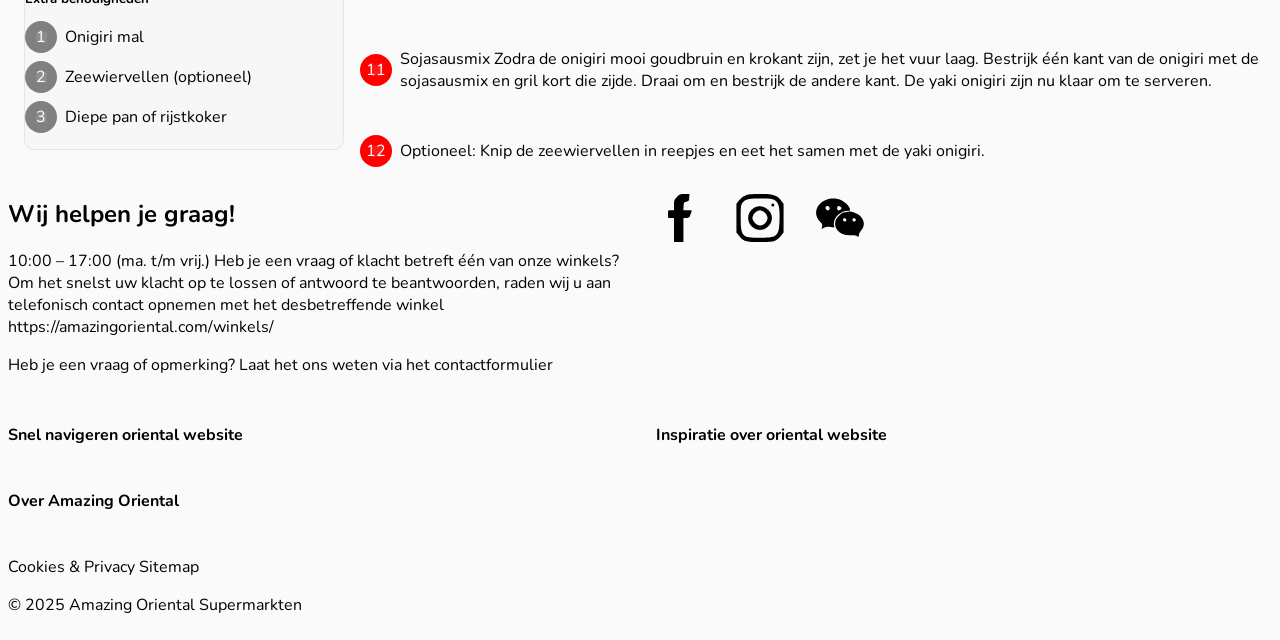
==== commit 5de09cdf: "herkansing upload readme aangevuld alles wat vermeld was tijdens de mondeling opgelost" ====
--- a/recept-yaki-onigiri.html
+++ b/recept-yaki-onigiri.html
@@ -14,9 +14,10 @@
 </head>
 
 <body>
+    <a href="#recept-content" class="skip-link">Ga naar hoofdinhoud</a>
     <header>
 
-        <h1>Recept pagina Yaki Onigiri (Japanse Gegrilde Rijstenballen)</h1>
+        <h1 class="visually-hidden">Recept pagina Yaki Onigiri (Japanse Gegrilde Rijstenballen)</h1>
 
 
         <!-- logo oriental -->
@@ -32,7 +33,7 @@
         </search>
 
         <!-- hamburger menu -->
-        <button aria-hidden="true"><img src="https://assets.codepen.io/274456/ui-icon-hamburger.svg"
+        <button aria-label="hamburger menu"><img src="https://assets.codepen.io/274456/ui-icon-hamburger.svg"
                 alt="3 witte streepjes UI hamburger menu " />Menu</button>
 
         <nav>
@@ -56,16 +57,16 @@
     </header>
 
 
-    <main>
+    <main id="recept-content">
 
         <!-- https://saveweb2zip.com/en img downloaden en dan svg convert https://convertio.co/nl/ -->
         <a href="index.html">
 
             <figure>
-                <svg version="1.1" xmlns="http://www.w3.org/2000/svg" viewBox="0 0 17.000000 28.000000"
-                    preserveAspectRatio="xMidYMid meet">
-
-                    <g transform="translate(0.000000,28.000000) scale(0.100000,-0.100000)" fill="#000000" stroke="none">
+                <svg version="1.1" fill="currentColor" xmlns="http://www.w3.org/2000/svg"
+                    viewBox="0 0 17.000000 28.000000" preserveAspectRatio="xMidYMid meet">
+
+                    <g transform="translate(0.000000,28.000000) scale(0.100000,-0.100000)" stroke="none">
                         <path d="M65 210 l-69 -70 69 -70 c38 -38 73 -70 78 -70 4 0 10 7 14 16 4 10
 							-12 34 -48 70 l-53 54 53 54 c36 36 52 60 48 70 -4 9 -10 16 -14 16 -5 0 -40
 							-31 -78 -70z" />
@@ -80,7 +81,7 @@
 
         <!-- geheel recept content -->
         <article>
-            <h2>Bereidingswijze</h2>
+            <!-- <h2>Bereidingswijze</h2> -->
 
             <!-- geen background img want het hoort bij de content en je kan het uitprinten (het geheel recept) -->
             <img src="images/bg-yaki-onigiri-recept" alt="3 Yaki Onigiri op een vierkant schaal">
@@ -97,11 +98,10 @@
                 <p>
                     <!-- https://saveweb2zip.com/en img downloaden en dan svg convert https://convertio.co/nl/ -->
                     <!-- width="44.000000pt" height="39.000000pt" -->
-                    <svg version="1.0" xmlns="http://www.w3.org/2000/svg" viewBox="0 0 44.000000 39.000000"
-                        preserveAspectRatio="xMidYMid meet">
-
-                        <g transform="translate(0.000000,39.000000) scale(0.100000,-0.100000)" fill="#000000"
-                            stroke="none">
+                    <svg version="1.0" fill="currentColor" xmlns="http://www.w3.org/2000/svg"
+                        viewBox="0 0 44.000000 39.000000" preserveAspectRatio="xMidYMid meet">
+
+                        <g transform="translate(0.000000,39.000000) scale(0.100000,-0.100000)" stroke="none">
                             <path d="M194 375 c-4 -8 -4 -22 0 -30 4 -12 -5 -15 -53 -15 -40 0 -63 -5 -71
                                         -15 -11 -13 7 -15 150 -15 143 0 161 2 150 15 -8 10 -31 15 -70 15 -54 0 -58
                                         1 -53 21 9 33 -41 56 -53 24z" />
@@ -119,11 +119,10 @@
                 <p>
                     <!-- https://saveweb2zip.com/en img downloaden en dan svg convert https://convertio.co/nl/ -->
                     <!-- width="54.000000pt" height="30.000000pt" -->
-                    <svg version="1.0" xmlns="http://www.w3.org/2000/svg" viewBox="0 0 54.000000 30.000000"
-                        preserveAspectRatio="xMidYMid meet">
-
-                        <g transform="translate(0.000000,30.000000) scale(0.100000,-0.100000)" fill="#000000"
-                            stroke="none">
+                    <svg version="1.0" fill="currentColor" xmlns="http://www.w3.org/2000/svg"
+                        viewBox="0 0 54.000000 30.000000" preserveAspectRatio="xMidYMid meet">
+
+                        <g transform="translate(0.000000,30.000000) scale(0.100000,-0.100000)" stroke="none">
                             <path d="M219 281 c-29 -23 -31 -81 -4 -111 27 -30 78 -27 104 6 28 35 26 69
                                         -4 99 -29 30 -64 32 -96 6z" />
                             <path d="M72 274 c-28 -19 -30 -74 -4 -97 42 -38 102 -8 102 51 0 32 -29 62
@@ -146,11 +145,10 @@
                 <p>
                     <!-- https://saveweb2zip.com/en img downloaden en dan svg convert https://convertio.co/nl/ -->
                     <!-- width="44.000000pt" height="38.000000pt" -->
-                    <svg version="1.0" xmlns="http://www.w3.org/2000/svg" viewBox="0 0 44.000000 38.000000"
-                        preserveAspectRatio="xMidYMid meet">
-
-                        <g transform="translate(0.000000,38.000000) scale(0.100000,-0.100000)" fill="#000000"
-                            stroke="none">
+                    <svg version="1.0" fill="currentColor" xmlns="http://www.w3.org/2000/svg"
+                        viewBox="0 0 44.000000 38.000000" preserveAspectRatio="xMidYMid meet">
+
+                        <g transform="translate(0.000000,38.000000) scale(0.100000,-0.100000)" stroke="none">
                             <path d="M115 366 c-47 -20 -102 -88 -110 -135 -11 -66 3 -119 44 -164 61 -68
                                         136 -85 217 -48 49 22 59 35 40 51 -12 9 -20 8 -41 -6 -39 -25 -116 -24 -151
                                         2 -50 37 -69 72 -69 124 0 106 114 180 205 133 40 -21 80 -75 80 -109 0 -19
@@ -422,11 +420,10 @@
                         <!-- https://saveweb2zip.com/en img downloaden en dan svg convert https://convertio.co/nl/ -->
                         <!-- width="28.000000pt" height="56.000000pt" -->
                         <!--  "http://www.w3.org/TR/2001/REC-SVG-20010904/DTD/svg10.dtd"> -->
-                        <svg version="1.0" xmlns="http://www.w3.org/2000/svg" viewBox="0 0 28.000000 56.000000"
-                            preserveAspectRatio="xMidYMid meet">
-
-                            <g transform="translate(0.000000,56.000000) scale(0.100000,-0.100000)" fill="#000000"
-                                stroke="none">
+                        <svg version="1.0" fill="currentColor" xmlns="http://www.w3.org/2000/svg"
+                            viewBox="0 0 28.000000 56.000000" preserveAspectRatio="xMidYMid meet">
+
+                            <g transform="translate(0.000000,56.000000) scale(0.100000,-0.100000)" stroke="none">
                                 <path d="M104 526 c-31 -31 -34 -39 -34 -95 l0 -61 -35 0 c-35 0 -35 0 -35
 										-45 0 -45 0 -45 35 -45 l35 0 0 -140 0 -140 55 0 55 0 0 140 0 140 34 0 c28 0
 										36 5 44 28 5 15 13 35 17 45 6 15 1 17 -44 17 l-52 0 3 47 c3 44 5 48 33 53
@@ -442,11 +439,10 @@
                         <!-- https://saveweb2zip.com/en img downloaden en dan svg convert https://convertio.co/nl/ -->
                         <!-- width="56.000000pt" height="56.000000pt" -->
                         <!--  "http://www.w3.org/TR/2001/REC-SVG-20010904/DTD/svg10.dtd" -->
-                        <svg version="1.0" xmlns="http://www.w3.org/2000/svg" viewBox="0 0 56.000000 56.000000"
-                            preserveAspectRatio="xMidYMid meet">
-
-                            <g transform="translate(0.000000,56.000000) scale(0.100000,-0.100000)" fill="#000000"
-                                stroke="none">
+                        <svg version="1.0" fill="currentColor" xmlns="http://www.w3.org/2000/svg"
+                            viewBox="0 0 56.000000 56.000000" preserveAspectRatio="xMidYMid meet">
+
+                            <g transform="translate(0.000000,56.000000) scale(0.100000,-0.100000)" stroke="none">
                                 <path d="M104 541 c-23 -10 -54 -36 -70 -57 l-29 -37 0 -168 0 -167 30 -38
 										c54 -66 80 -74 245 -74 165 0 191 8 245 74 l30 38 0 167 0 168 -29 37 c-47 63
 										-89 76 -246 76 -111 0 -142 -4 -176 -19z m353 -57 c44 -33 55 -81 51 -224 -5
@@ -469,11 +465,10 @@
                         <!-- https://saveweb2zip.com/en img downloaden en dan svg convert https://convertio.co/nl/ -->
                         <!-- width="66.000000pt" height="54.000000pt" -->
                         <!-- "http://www.w3.org/TR/2001/REC-SVG-20010904/DTD/svg10.dtd" -->
-                        <svg version="1.0" xmlns="http://www.w3.org/2000/svg" viewBox="0 0 66.000000 54.000000"
-                            preserveAspectRatio="xMidYMid meet">
-
-                            <g transform="translate(0.000000,54.000000) scale(0.100000,-0.100000)" fill="#000000"
-                                stroke="none">
+                        <svg version="1.0" fill="currentColor" xmlns="http://www.w3.org/2000/svg"
+                            viewBox="0 0 66.000000 54.000000" preserveAspectRatio="xMidYMid meet">
+
+                            <g transform="translate(0.000000,54.000000) scale(0.100000,-0.100000)" stroke="none">
                                 <path d="M152 526 c-152 -50 -200 -210 -93 -310 27 -26 30 -35 25 -64 l-7 -34
 										33 17 c26 13 47 16 88 11 l55 -6 -6 29 c-19 96 83 201 197 201 30 0 32 10 12
 										48 -18 35 -62 75 -106 97 -45 23 -144 29 -198 11z m32 -109 c16 -25 -16 -56
--- a/styles/style.css
+++ b/styles/style.css
@@ -29,6 +29,7 @@
 /*********************/
 /* CUSTOM PROPERTIES */
 /*********************/
+/* inverse color veroorzaakt overlap */
 :root {
 
 	/* font */
@@ -67,7 +68,7 @@
 
 	/* link colors */
 	--color-link: light-dark(#6cb32f, #75a8c6);
-	--inverse-color: light-dark(black, white);
+	--inverse-color: light-dark(#ffffff, #000000);
 	/* black moet iets anders of grid kaartje anders aanwijzen */
 
 	/* checklist/stappenplan color */
@@ -75,10 +76,25 @@
 	--color-stappenplan: red;
 
 	/* svg color */
-	--color-svg: light-dark(#000, #fff);
-
-
-	/* nog opschonen */
+	/* uiteindelijk doet het niet maar
+	 --color-svg is nu zwart voor light mode waar het MOET blijven */
+	--color-svg: #000;
+
+	/* dark mode */
+	@media (prefers-color-scheme: dark) {
+		:root {
+
+			--color-svg: #fff;
+
+		}
+	}
+
+	/* moet de kleur blijven */
+	--color-white: #fff;
+	--color-black: #000;
+	--color-blue: #0000FF;
+
+	/* link color */
 	--color-link-green: #6cb32f;
 	--color-link-yellow: #fcb900;
 	--link-color: green;
@@ -89,8 +105,8 @@
 
 ::selection {
 
-	color: green;
-	background-color: blue;
+	color: var(--color-white);
+	background-color: var(--color-blue);
 
 }
 
@@ -156,7 +172,6 @@
 /**************/
 /* logo */
 /**************/
-
 /* mobiel logo */
 header a:nth-of-type(1) img {
 
@@ -172,6 +187,24 @@
 		height: 3.125em;
 
 	}
+}
+
+
+
+/*********/
+/* Visually hidden */
+/*********/
+
+/* class voor h1 headings verbergen  niet voor screenreader*/
+/* https://www.a11yproject.com/posts/how-to-hide-content/ */
+.visually-hidden {
+	clip: rect(0 0 0 0);
+	clip-path: inset(50%);
+	height: 1px;
+	overflow: hidden;
+	position: absolute;
+	white-space: nowrap;
+	width: 1px;
 }
 
 
@@ -205,17 +238,23 @@
 
 }
 
+header search form {
+
+	position: relative;
+
+}
+
 header search form input {
 
 	width: 100%;
-	position: relative;
 
 }
 
 header search form svg {
 
 	position: absolute;
-	right: 0;
+	right: 0.3em;
+	top: 0.3em;
 
 }
 
@@ -257,12 +296,14 @@
 	right: 0;
 
 	translate: -100%;
-
-
 	transition: 0.3s;
 
-	background-color: black;
-
+	background-color: var(--color-black);
+
+	/* Via uitleg van Sanne */
+	@starting-style {
+		translate: 0 100%
+	}
 }
 
 
@@ -270,7 +311,7 @@
 header nav.toonMenu {
 
 	translate: 0 0;
-	color: white
+	color: var(--color-white)
 }
 
 nav.toonMenu button {
@@ -389,25 +430,47 @@
 
 
 
-/****************/
-/* States steelers style*/
-/****************/
-
+
+/***********/
+/* States underline style */
+/***********/
 a {
-	outline: none;
+
+	position: relative;
+
 	text-decoration: none;
 
+	transition: color .5s;
+
 	color: inherit;
-	transition: .5s;
-}
-
-/* sanne vragen */
+
+}
+
+a::after {
+	content: "";
+	position: absolute;
+	left: 0;
+	right: 0;
+	top: 100%;
+	height: .2em;
+	background-color: currentColor;
+
+	/* initieel horizontaal helemaal plat */
+	transform: scaleX(0);
+	/* voor de terugweg */
+	/* wordt de ::after weer plat naar rechts in het midden */
+	transform-origin: right center;
+
+	transition: transform .5s;
+}
+
 /* hover en focus */
-a:is(:hover, :focus-visible) {
-	color: var(--inverse-color);
-	box-shadow: inset 0 -1.5em 0 var(--link-color);
-	/* inset plaats de bix-shaodw in het element */
-	/* 1.5em is de hoogte (line-height) van de a */
+a:is(:hover, :focus-visible)::after {
+	/* nu horizontaal de hele breedte */
+	transform: scaleX(1);
+	/* voor de heenweg */
+	/* wordt de ::after helemaal breed vanaf links in het midden */
+	transform-origin: left center;
 }
 
 /* active */
@@ -419,18 +482,19 @@
 
 
 
-
-
 /****************/
 /* svg sizing & placement*/
 /****************/
 svg {
 
-	color: var(--color-svg);
+
 	width: 1em;
 	height: 1em;
 
-}
+	fill: var(--color-text);
+
+}
+
 
 figure {
 
@@ -454,11 +518,10 @@
 
 
 
-
 /****************/
 /* footer */
 /****************/
-
+/* mobiel */
 section:nth-of-type(8) {
 
 	display: flex;
@@ -466,43 +529,40 @@
 
 }
 
-footer nav:nth-of-type(1) ul {
+footer>nav:first-of-type ul {
 
 	display: flex;
-	flex-direction: column;
+	flex-direction: row;
 	gap: 1.5em;
-
 	padding: 0;
 
 }
 
-footer nav:nth-of-type(1) svg {
+footer>nav:first-of-type svg {
 
 	width: 3em;
 	height: 3em;
 
-
-}
-
-
-
-/* verbergen voor chrome en edge*/
+}
+
+/* verbergen voor chrome en edge */
 details ::marker {
 
 	content: '';
 
 }
 
-/* verbergen voor safari aple */
+/* verbergen voor safari apple */
 details summary::-webkit-details-marker {
+
 	display: none;
+
 }
 
 summary {
+
 	font-weight: var(--font-weight-heavy);
-
 	background-color: var(--color-background);
-
 	display: flex;
 	align-items: center;
 	justify-content: space-between;
@@ -516,22 +576,41 @@
 	transition: 1s;
 	font-size: 2em;
 	line-height: 1rem;
-}
-
+
+}
 
 details[open] summary::after {
+
 	rotate: 45deg;
-}
-
-/* footer mobiel media */
+
+}
+
+
+
+
+
+
+/****************/
+/* footer tablet */
+/****************/
 @media (width > 38em) {
+
 	footer {
 
 		display: flex;
+		flex-direction: column;
 		gap: 1em;
 
 	}
 
+	footer>nav:first-of-type ul {
+
+		flex-direction: row;
+		gap: 2em;
+
+	}
+
+
 	summary::after {
 
 		content: "";
@@ -543,4 +622,76 @@
 		content-visibility: visible;
 
 	}
+}
+
+
+@media (width >=38em) {
+
+	details>nav {
+
+		display: block;
+
+	}
+
+	details summary {
+
+		pointer-events: none;
+		padding: 0;
+		margin-bottom: .75em;
+
+	}
+
+	summary::after {
+
+		content: none;
+
+	}
+
+	/* layout */
+	footer {
+
+		display: grid;
+		grid-template-columns: 1fr 1fr;
+		gap: 2em;
+
+	}
+
+	footer ul {
+
+		padding: 0;
+		gap: 1em;
+
+	}
+
+	/* eerste rij */
+	footer section {
+
+		grid-column: 1 / 2;
+
+	}
+
+	footer nav:nth-of-type(1) {
+
+		grid-column: 2 / 3;
+
+	}
+
+	/* tweede rij */
+	footer details:nth-of-type(1) {
+
+		grid-column: 1 / 2;
+
+	}
+
+	footer details:nth-of-type(2) {
+
+		grid-column: 2 / 3;
+
+	}
+
+	footer details:nth-of-type(3) {
+
+		grid-column: 1 / -1;
+
+	}
 }
--- a/styles/recept-yaki-onigiri-style.css
+++ b/styles/recept-yaki-onigiri-style.css
@@ -2,7 +2,7 @@
 /* font & backgroundcolor */
 /****************/
 
-main article h2{
+main article h2 {
 
     font-size: var(--font-size-h2);
 
@@ -15,6 +15,37 @@
 }
 
 
+
+
+
+
+/**************/
+/* Skiplink homepage */
+/**************/
+main:focus {
+
+    outline: 0.1875em solid var(--accent-color);
+    outline-offset: .5em;
+}
+
+.skip-link {
+    position: absolute;
+    top: 0;
+    left: 0;
+
+    padding: .5em 1em;
+    background-color: var(--color-background);
+    color: var(--color-text);
+
+    transform: translateY(-100%);
+    transition: transform .2s ease;
+
+    z-index: 1000;
+}
+
+.skip-link:focus-visible {
+    transform: translateY(0);
+}
 
 
 
@@ -45,6 +76,39 @@
 
 
 
+/****************/
+/* voorbereiding recept */
+/****************/
+
+article {
+
+    position: relative;
+
+}
+
+@media (min-width:54em) {
+
+    article {
+
+        display: grid;
+        grid-template-columns: 1em 20em 1em 1fr;
+        grid-template-rows: max-content max-content 1fr;
+
+        align-items: start;
+        row-gap: 1em;
+
+        grid-template-areas:
+            "img img          img img"
+            ".   summary      .   wijze"
+            ".   ingredienten .   wijze";
+
+    }
+
+
+}
+
+
+
 
 
 /****************/
@@ -58,45 +122,16 @@
 }
 
 
-
-
-
-
-/****************/
-/* recept media grootscherm */
-/****************/
-/* @media (min-width:54em) {
-
-    main {
-
-        display: grid;
-        grid-template-columns: repeat(2, 1fr);
-        grid-template-rows: 1fr;
-
-    }
-
-    article>section:nth-of-type(1){
-
-        grid-column-start: 1;
-
-    }
-
-
-} */
-
-
-
-
-/****************/
-/* voorbereiding recept */
-/****************/
-
-article{
-
-    position: relative;
-
-}
-
+@media (min-width:54em) {
+    main article img {
+        grid-area: img;
+    }
+}
+
+
+
+
+/* recept summary  */
 article>section:nth-of-type(1) {
 
     display: grid;
@@ -123,7 +158,6 @@
     padding-bottom: .5em;
 
     text-align: center
-
 }
 
 article>section:nth-of-type(1) p {
@@ -148,15 +182,23 @@
     background-color: var(--color-border-background);
 
     border: none;
-	border-radius: 0.625em;
-	padding: 0;
-
-	font: inherit;
-	cursor: pointer;
-	outline: inherit;
-
-}
-
+    border-radius: 0.625em;
+    padding: 0;
+
+    font: inherit;
+    cursor: pointer;
+    outline: inherit;
+
+}
+
+
+@media (min-width:54em) {
+    article>section:nth-of-type(1) {
+        grid-area: summary;
+
+        margin-top: -6em;
+    }
+}
 
 
 
@@ -198,7 +240,7 @@
     grid-template-columns: max-content;
     align-items: center;
     gap: .5em;
-    
+
 
     margin: 0;
     padding: 0;
@@ -217,7 +259,7 @@
 
 }
 
-section:nth-of-type(2) ul li::before{
+section:nth-of-type(2) ul li::before {
 
     content: counter(stappenplan);
 
@@ -235,7 +277,7 @@
 
 }
 
-section:nth-of-type(2) ul li input{
+section:nth-of-type(2) ul li input {
 
     grid-area: 1/1;
     opacity: .1;
@@ -248,6 +290,13 @@
     background-color: green;
 }
 
+
+
+@media (min-width:54em) {
+    article>section:nth-of-type(2) {
+        grid-area: ingredienten;
+    }
+}
 
 
 
@@ -303,4 +352,10 @@
     content: "√";
 
     background-color: green;
+}
+
+@media (min-width:54em) {
+    article>section:nth-of-type(3) {
+        grid-area: wijze;
+    }
 }
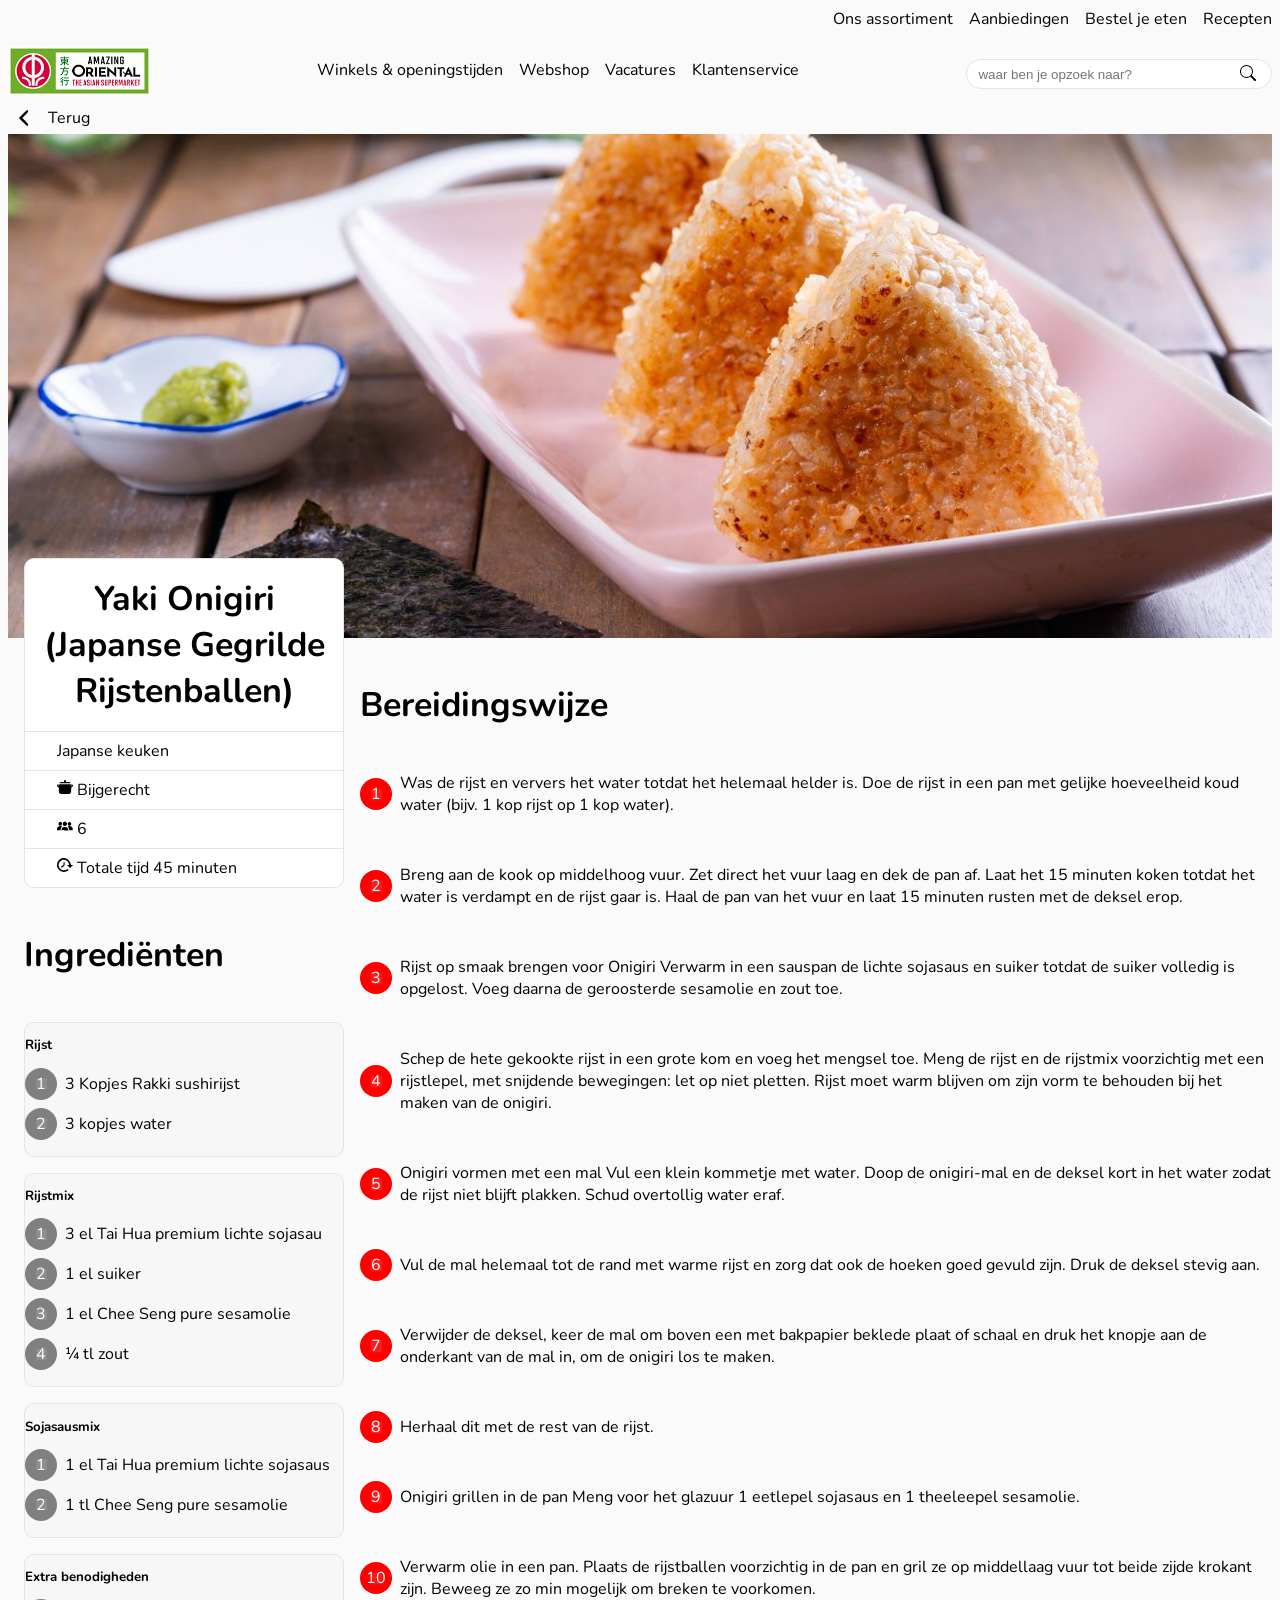
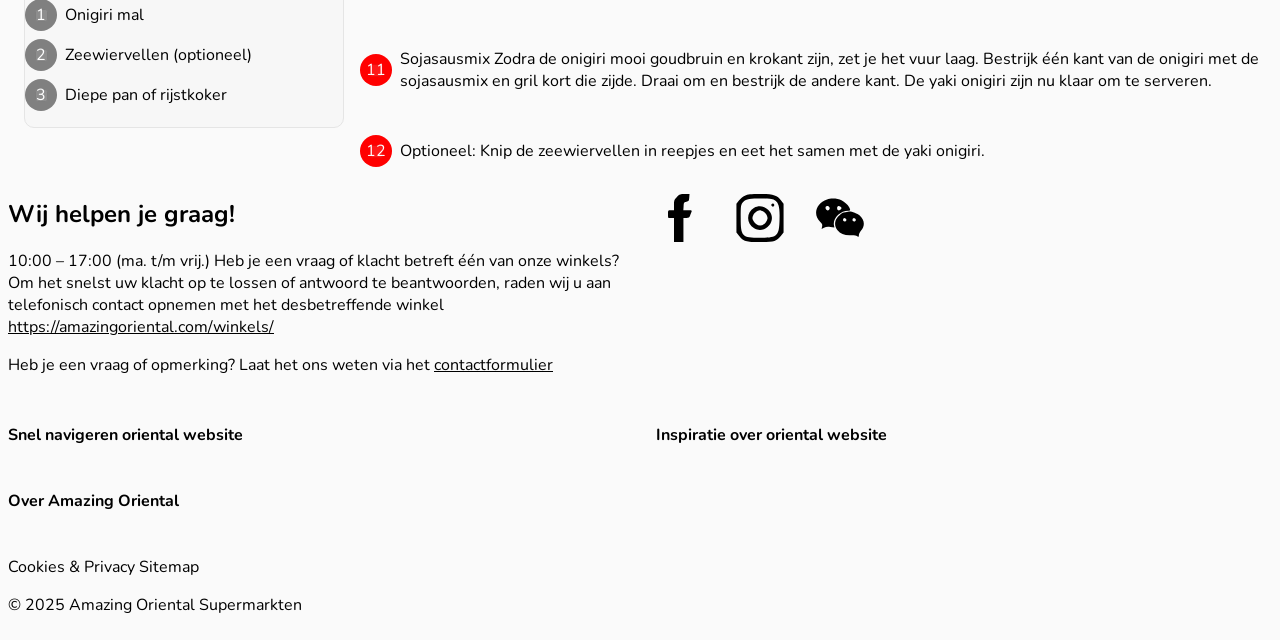
==== commit 401396aa: "herkansing upload" ====
--- a/recept-yaki-onigiri.html
+++ b/recept-yaki-onigiri.html
@@ -25,10 +25,15 @@
             <img src="images/logo_amazing_oriental.jpg" alt=" klikbaar amazing oriental logo mobiel">
         </a>
 
-        <!-- https://icons.getbootstrap.com/icons/search/-->
+        <!-- https://icons.getbootstrap.com/icons/search/ search logo -->
+        <!-- codepen https://codepen.io/DolanTea/pen/zxqExwQ -->
         <search>
             <form action="search-input" method="get">
                 <input type="search" name="query" placeholder="waar ben je opzoek naar?">
+                <svg xmlns="http://www.w3.org/2000/svg" fill="currentColor" viewBox="0 0 16 16">
+                    <path
+                        d="M11.742 10.344a6.5 6.5 0 1 0-1.397 1.398h-.001q.044.06.098.115l3.85 3.85a1 1 0 0 0 1.415-1.414l-3.85-3.85a1 1 0 0 0-.115-.1zM12 6.5a5.5 5.5 0 1 1-11 0 5.5 5.5 0 0 1 11 0" />
+                </svg>
             </form>
         </search>
 
@@ -97,7 +102,6 @@
 
                 <p>
                     <!-- https://saveweb2zip.com/en img downloaden en dan svg convert https://convertio.co/nl/ -->
-                    <!-- width="44.000000pt" height="39.000000pt" -->
                     <svg version="1.0" fill="currentColor" xmlns="http://www.w3.org/2000/svg"
                         viewBox="0 0 44.000000 39.000000" preserveAspectRatio="xMidYMid meet">
 
@@ -118,7 +122,6 @@
 
                 <p>
                     <!-- https://saveweb2zip.com/en img downloaden en dan svg convert https://convertio.co/nl/ -->
-                    <!-- width="54.000000pt" height="30.000000pt" -->
                     <svg version="1.0" fill="currentColor" xmlns="http://www.w3.org/2000/svg"
                         viewBox="0 0 54.000000 30.000000" preserveAspectRatio="xMidYMid meet">
 
@@ -144,7 +147,6 @@
 
                 <p>
                     <!-- https://saveweb2zip.com/en img downloaden en dan svg convert https://convertio.co/nl/ -->
-                    <!-- width="44.000000pt" height="38.000000pt" -->
                     <svg version="1.0" fill="currentColor" xmlns="http://www.w3.org/2000/svg"
                         viewBox="0 0 44.000000 38.000000" preserveAspectRatio="xMidYMid meet">
 
@@ -162,8 +164,8 @@
                     Totale tijd 45 minuten
                 </p>
 
-
-                <a href="#">Print</a>
+                <!-- mocht weg van docent Sanne  -->
+                <!-- <a href="#">Print</a> -->
             </section>
 
 
@@ -189,6 +191,7 @@
                             3 kopjes water
                         </li>
                     </ul>
+
                 </section>
 
                 <!-- section 4 -->
@@ -418,7 +421,6 @@
                     <!-- facebook -->
                     <a href="#">
                         <!-- https://saveweb2zip.com/en img downloaden en dan svg convert https://convertio.co/nl/ -->
-                        <!-- width="28.000000pt" height="56.000000pt" -->
                         <!--  "http://www.w3.org/TR/2001/REC-SVG-20010904/DTD/svg10.dtd"> -->
                         <svg version="1.0" fill="currentColor" xmlns="http://www.w3.org/2000/svg"
                             viewBox="0 0 28.000000 56.000000" preserveAspectRatio="xMidYMid meet">
@@ -437,7 +439,6 @@
                     <!-- instagram -->
                     <a href="#">
                         <!-- https://saveweb2zip.com/en img downloaden en dan svg convert https://convertio.co/nl/ -->
-                        <!-- width="56.000000pt" height="56.000000pt" -->
                         <!--  "http://www.w3.org/TR/2001/REC-SVG-20010904/DTD/svg10.dtd" -->
                         <svg version="1.0" fill="currentColor" xmlns="http://www.w3.org/2000/svg"
                             viewBox="0 0 56.000000 56.000000" preserveAspectRatio="xMidYMid meet">
@@ -463,7 +464,6 @@
                     <!-- wechat -->
                     <a href="#">
                         <!-- https://saveweb2zip.com/en img downloaden en dan svg convert https://convertio.co/nl/ -->
-                        <!-- width="66.000000pt" height="54.000000pt" -->
                         <!-- "http://www.w3.org/TR/2001/REC-SVG-20010904/DTD/svg10.dtd" -->
                         <svg version="1.0" fill="currentColor" xmlns="http://www.w3.org/2000/svg"
                             viewBox="0 0 66.000000 54.000000" preserveAspectRatio="xMidYMid meet">
--- a/styles/style.css
+++ b/styles/style.css
@@ -29,7 +29,6 @@
 /*********************/
 /* CUSTOM PROPERTIES */
 /*********************/
-/* inverse color veroorzaakt overlap */
 :root {
 
 	/* font */
@@ -247,14 +246,19 @@
 header search form input {
 
 	width: 100%;
+	height: 2.25em;
+	padding: 0 3.625em 0 0.875em;
+
+	border-radius: 1.375em;
+	border: 1px solid var(--color-border);
 
 }
 
 header search form svg {
 
 	position: absolute;
-	right: 0.3em;
-	top: 0.3em;
+	right: 1em;
+	top: 0.4em;
 
 }
 
@@ -274,9 +278,6 @@
 	appearance: none;
 	border: none;
 	background-color: var(--color-background-functional);
-
-
-
 
 }
 
@@ -473,6 +474,23 @@
 	transform-origin: left center;
 }
 
+a:focus-visible {
+
+	outline: 2px solid var(--color-text);
+	outline-offset: .3em;
+	border-radius: .25em;
+
+	position: relative;
+	z-index: 1;
+
+}
+
+input:focus-visible {
+	outline: 2px solid var(--color-black);
+	outline-offset: 0.9em;
+	border-radius: .3em;
+}
+
 /* active */
 a:active {
 	--link-color: var(--accent-color);
@@ -526,6 +544,12 @@
 
 	display: flex;
 	flex-direction: column;
+
+}
+
+footer section>p>a {
+
+	text-decoration: underline;
 
 }
 
--- a/styles/recept-yaki-onigiri-style.css
+++ b/styles/recept-yaki-onigiri-style.css
@@ -57,9 +57,20 @@
 /* position absolute en relative op main is niet mooi */
 main a:nth-of-type(1) {
 
-    display: flex;
-    align-content: center;
-
+    display: inline-flex;
+    align-items: center;
+    gap: 0.5em;
+    position: relative;
+    width: fit-content;
+
+}
+
+main a:nth-of-type(1)::after {
+
+    left: auto;
+    right: 0;
+    width: 2.5em;
+    top: 100%;
 }
 
 main a:nth-of-type(1) {
@@ -281,6 +292,7 @@
 
     grid-area: 1/1;
     opacity: .1;
+    cursor: pointer;
 
 }
 
@@ -304,7 +316,6 @@
 /****************/
 /* Bereidingswijze */
 /****************/
-
 ol {
     margin: 0;
     padding: 0;
@@ -345,6 +356,7 @@
 
     grid-area: 1/1;
     opacity: .1;
+    cursor: pointer;
 
 }
 
@@ -358,4 +370,69 @@
     article>section:nth-of-type(3) {
         grid-area: wijze;
     }
+}
+
+
+
+
+
+
+/****************/
+/* Confetti checkboxen gevinkt */
+/****************/
+/* animatie codepen oefening van FED les https://codepen.io/DolanTea/pen/ogxMZJG?editors=1100 */
+/* translateX & Y https://developer.mozilla.org/en-US/docs/Web/CSS/Reference/Values/transform-function */
+/* OpenAI ChatGPT, GPT-5-mini. (22 januari 2026). Vraag aan ChatGPT over het zichtbaar maken van confetti-emoji
+ bij checkboxen op een receptpagina en het oplossen van te doorzichtige animatie. Geraadpleegd via ChatGPT. */
+input[type="checkbox"] {
+    position: relative;
+}
+
+
+/* Plaats confetti-emoji bij de checkbox als die checked is */
+input[type="checkbox"]:checked::after {
+
+    content: "🎉";
+    position: absolute;
+    left: 50%;
+    top: -1.5em;
+
+    transform: translateX(-50%);
+
+    font-size: 2em;
+    opacity: 1;
+    animation: confetti-fall 1s forwards;
+    pointer-events: none;
+
+}
+
+/* Animatie: omhoog en verdwijnt pas aan het einde */
+@keyframes confetti-fall {
+
+    0% {
+        transform: translateX(-50%) translateY(0) rotate(0deg);
+        opacity: 1;
+    }
+
+    80% {
+        transform: translateX(-50%) translateY(-2.5em) rotate(180deg);
+        opacity: 1;
+    }
+
+    100% {
+        transform:
+            translateX(-50%) translateY(-3em) rotate(360deg);
+        opacity: 0;
+    }
+
+}
+
+/* Reduced motion respecteren */
+@media (prefers-reduced-motion: reduce) {
+    input[type="checkbox"]:checked::after {
+
+        animation: none;
+        opacity: 1;
+
+    }
 }
